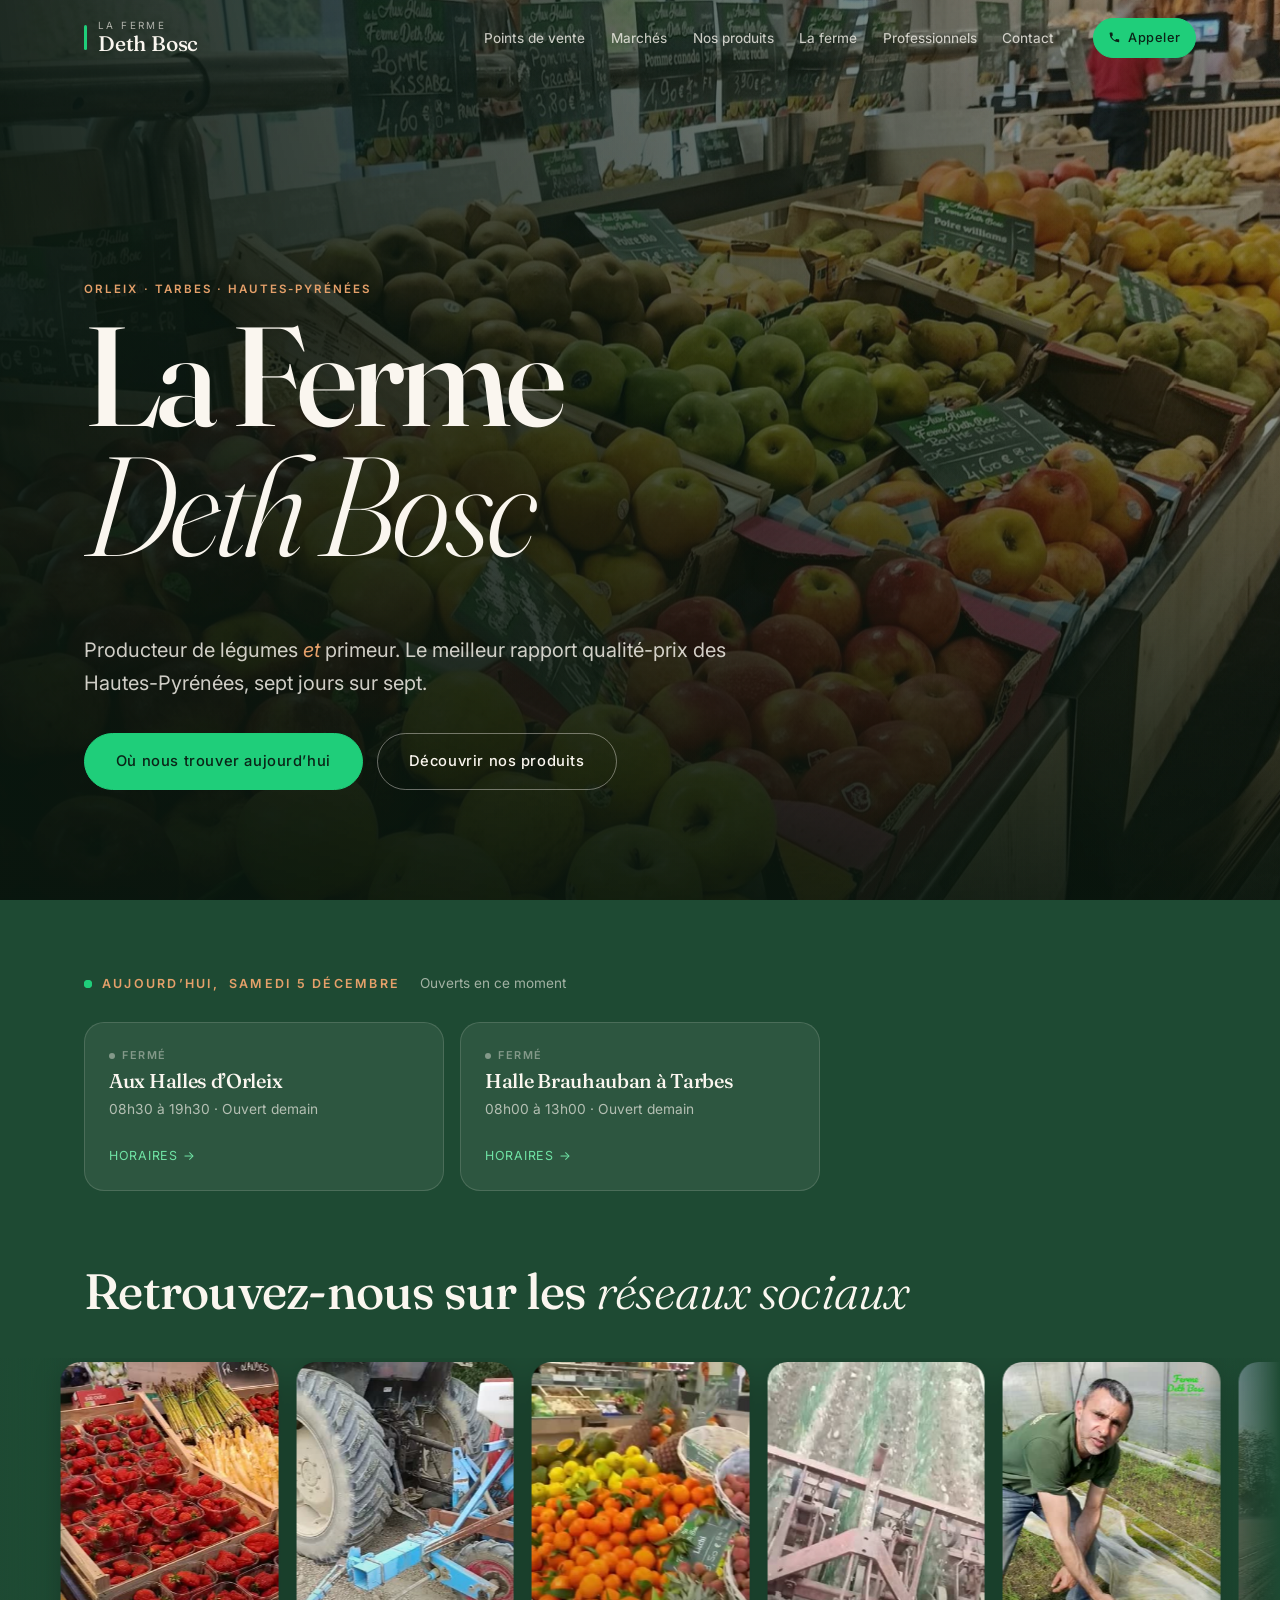
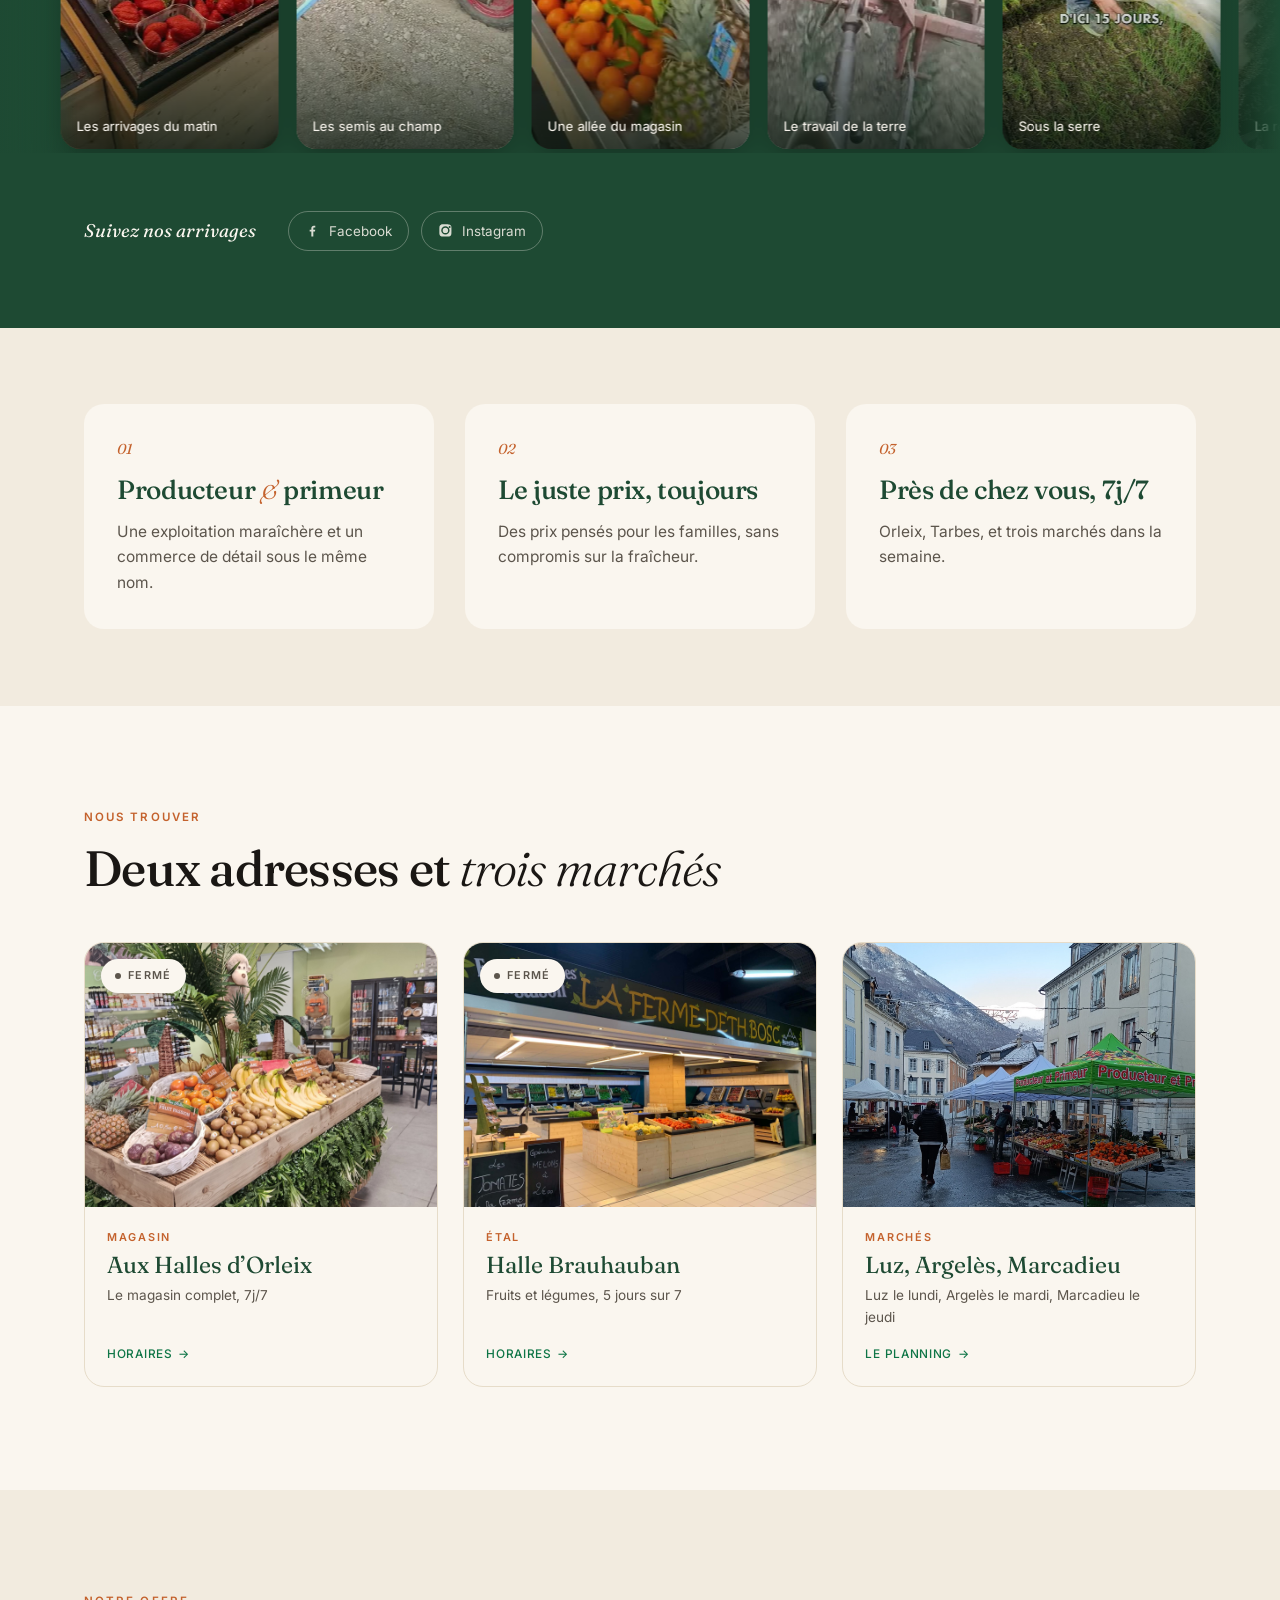
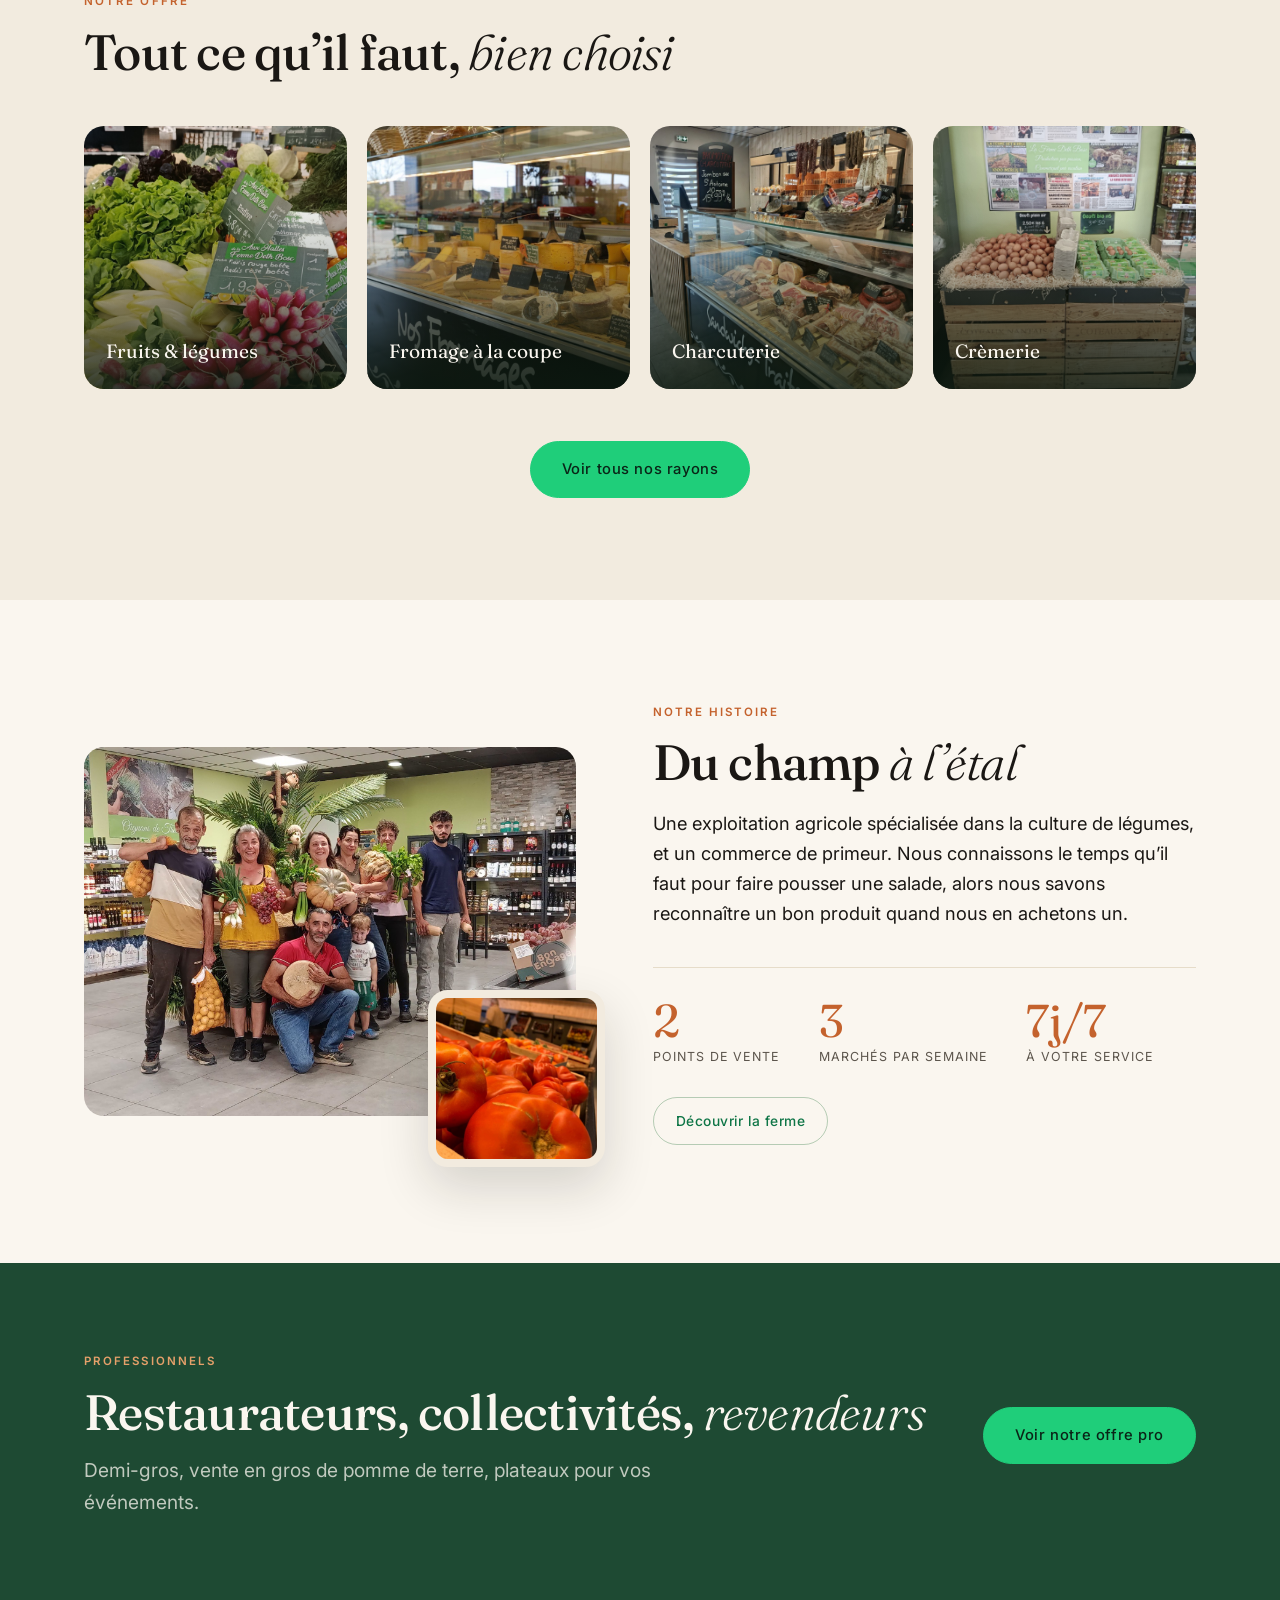
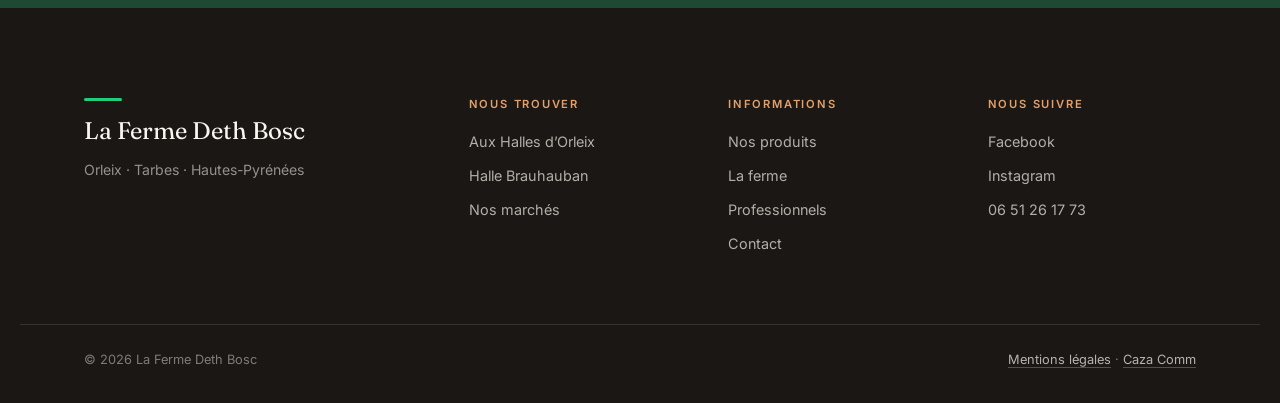
==== index.html @ c0a7f17f "V1.8 : le bandeau vidéo remonte juste sous le bandeau du jour Demande client : les vidéos étaient to" ====
<!doctype html>
<html lang="fr">
<head>
<meta charset="utf-8">
<meta name="viewport" content="width=device-width, initial-scale=1">
<title>La Ferme Deth Bosc, primeur et producteur de légumes à Orleix et Tarbes</title>
<meta name="description" content="Producteur de légumes et primeur dans les Hautes-Pyrénées. Magasin à Orleix, étal aux Halles Brauhauban à Tarbes, présents sur les marchés de Luz, Argelès-Gazost et Marcadieu.">
<link rel="canonical" href="https://cazacomm.github.io/ferme-deth-bosc/">
<meta name="theme-color" content="#1F3D2B">

<meta property="og:type" content="website">
<meta property="og:locale" content="fr_FR">
<meta property="og:site_name" content="La Ferme Deth Bosc">
<meta property="og:title" content="La Ferme Deth Bosc, primeur et producteur de légumes à Orleix et Tarbes">
<meta property="og:description" content="Producteur de légumes et primeur dans les Hautes-Pyrénées. Magasin à Orleix, étal aux Halles Brauhauban à Tarbes, présents sur les marchés de Luz, Argelès-Gazost et Marcadieu.">
<meta property="og:url" content="https://cazacomm.github.io/ferme-deth-bosc/">
<meta property="og:image" content="https://cazacomm.github.io/ferme-deth-bosc/assets/img/og-image.jpg">
<meta name="twitter:card" content="summary_large_image">

<link rel="icon" href="assets/img/favicon.svg" type="image/svg+xml">
<link rel="apple-touch-icon" href="assets/img/favicon.svg">

<link rel="preconnect" href="https://fonts.googleapis.com">
<link rel="preconnect" href="https://fonts.gstatic.com" crossorigin>
<link href="https://fonts.googleapis.com/css2?family=Fraunces:ital,opsz,wght@0,9..144,300..800;1,9..144,300..700&family=Inter:wght@300;400;500;600&display=swap" rel="stylesheet">
<link rel="stylesheet" href="assets/css/style.css">
</head>
<body>

<a class="skip-link" href="#contenu">Aller au contenu</a>

<!-- ===================================================================
     EN-TÊTE COMMUN : identique sur toutes les pages.
     Toute modification ici doit être répercutée sur chaque fichier .html
     =================================================================== -->
<header class="site-header" id="header">
  <div class="shell header-inner">
    <a class="brand" href="index.html" aria-label="La Ferme Deth Bosc, retour à l’accueil">
      <span class="brand__text">
        <span class="brand__line1">La Ferme</span>
        <span class="brand__line2">Deth Bosc</span>
      </span>
    </a>

    <nav class="nav" id="nav" aria-label="Navigation principale">
      <a href="points-de-vente.html">Points de vente</a>
      <a href="marches.html">Marchés</a>
      <a href="nos-produits.html">Nos produits</a>
      <a href="la-ferme.html">La ferme</a>
      <a href="professionnels.html">Professionnels</a>
      <a href="contact.html">Contact</a>
    </nav>

    <a class="btn btn--sm btn--solid header-cta" href="tel:+33651261773">
      <svg viewBox="0 0 24 24" aria-hidden="true" class="ico"><path d="M6.6 10.8a15.1 15.1 0 0 0 6.6 6.6l2.2-2.2a1 1 0 0 1 1-.25 11.4 11.4 0 0 0 3.6.58 1 1 0 0 1 1 1V20a1 1 0 0 1-1 1A17 17 0 0 1 3 4a1 1 0 0 1 1-1h3.5a1 1 0 0 1 1 1c0 1.25.2 2.46.57 3.6a1 1 0 0 1-.25 1z"/></svg>
      <span>Appeler</span>
    </a>

    <button class="burger" id="burger" aria-expanded="false" aria-controls="nav">
      <span class="burger__bars" aria-hidden="true"><span></span><span></span><span></span></span>
      <span class="burger__label">Menu</span>
    </button>
  </div>
</header>

<main id="contenu">

<section class="hero" id="top">

  <!-- ===== FOND DU HERO : diaporama photo / vidéo =====
       Chaque .hero__slide accepte une <img> OU une <video>.
       Pour passer une diapo en vidéo, remplacer l'<img> par :
       <video src="assets/video/ferme.mp4" poster="assets/img/hero/hero-1.jpg"
              muted loop playsinline preload="none"></video>
  -->
  <div class="hero__media" id="hero-media" aria-hidden="true">
    <figure class="hero__slide is-active">
      <img src="assets/img/hero/hero-1.jpg" alt="" width="2000" height="1125" fetchpriority="high">
    </figure>
    <figure class="hero__slide">
      <img src="assets/img/hero/hero-2.jpg" alt="" width="2000" height="1125" loading="lazy">
    </figure>
    <figure class="hero__slide">
      <img src="assets/img/hero/hero-3.jpg" alt="" width="2000" height="1125" loading="lazy">
    </figure>
    <figure class="hero__slide">
      <img src="assets/img/hero/hero-4.jpg" alt="" width="2000" height="1125" loading="lazy">
    </figure>
  </div>

  <div class="hero__veil" aria-hidden="true"></div>

  <div class="shell hero__inner">
    <p class="eyebrow reveal">Orleix · Tarbes · Hautes-Pyrénées</p>
    <h1 class="hero__title">
      <span class="line"><span>La Ferme</span></span>
      <span class="line"><span class="ital">Deth Bosc</span></span>
    </h1>
    <p class="hero__lead reveal">
      Producteur de légumes <em>et</em> primeur. Le meilleur rapport
      qualité-prix des Hautes-Pyrénées, sept jours sur sept.
    </p>
    <div class="hero__cta reveal">
      <a class="btn btn--solid btn--lg" href="#aujourdhui">Où nous trouver aujourd’hui</a>
      <a class="btn btn--ghost btn--lg" href="nos-produits.html">Découvrir nos produits</a>
    </div>
  </div>
</section>

<section class="today" id="aujourdhui" aria-labelledby="today-title">
  <div class="shell">
    <div class="today__head">
      <h2 id="today-title" class="today__title">
        <span class="pulse" aria-hidden="true"></span>
        Aujourd’hui, <span id="today-date"></span>
      </h2>
      <p class="today__sub">Ouverts en ce moment</p>
    </div>
    <div class="today__grid" id="today-grid"></div>
  </div>
</section>

<!-- ============ RÉSEAUX SOCIAUX ============ -->
<section class="section section--social" id="reseaux">
  <div class="shell">
    <header class="sec-head sec-head--light reveal">
      <h2 class="sec-title">Retrouvez-nous sur les <span class="ital">réseaux sociaux</span></h2>
    </header>
  </div>

  <!-- Le bandeau défile tout seul, lentement. On peut aussi le faire
       glisser au doigt ou à la molette : voir assets/js/reels.js -->
  <div class="reels" id="reels" role="region" aria-label="Nos vidéos sur les réseaux sociaux" tabindex="0">
    <div class="reels__track">
      <article class="reel">
        <video src="assets/video/reel-1.mp4" poster="assets/img/reels/reel-1.jpg"
               muted loop playsinline preload="none"
               width="540" height="960" disablepictureinpicture
               aria-label="Les arrivages du matin"></video>
        <span class="reel__cap">Les arrivages du matin</span>
      </article>
      <article class="reel">
        <video src="assets/video/reel-2.mp4" poster="assets/img/reels/reel-2.jpg"
               muted loop playsinline preload="none"
               width="540" height="960" disablepictureinpicture
               aria-label="Les semis au champ"></video>
        <span class="reel__cap">Les semis au champ</span>
      </article>
      <article class="reel">
        <video src="assets/video/reel-3.mp4" poster="assets/img/reels/reel-3.jpg"
               muted loop playsinline preload="none"
               width="540" height="960" disablepictureinpicture
               aria-label="Une allée du magasin"></video>
        <span class="reel__cap">Une allée du magasin</span>
      </article>
      <article class="reel">
        <video src="assets/video/reel-4.mp4" poster="assets/img/reels/reel-4.jpg"
               muted loop playsinline preload="none"
               width="540" height="960" disablepictureinpicture
               aria-label="Le travail de la terre"></video>
        <span class="reel__cap">Le travail de la terre</span>
      </article>
      <article class="reel">
        <video src="assets/video/reel-5.mp4" poster="assets/img/reels/reel-5.jpg"
               muted loop playsinline preload="none"
               width="540" height="960" disablepictureinpicture
               aria-label="Sous la serre"></video>
        <span class="reel__cap">Sous la serre</span>
      </article>
      <article class="reel">
        <video src="assets/video/reel-6.mp4" poster="assets/img/reels/reel-6.jpg"
               muted loop playsinline preload="none"
               width="540" height="960" disablepictureinpicture
               aria-label="La récolte"></video>
        <span class="reel__cap">La récolte</span>
      </article>
      <article class="reel">
        <video src="assets/video/reel-7.mp4" poster="assets/img/reels/reel-7.jpg"
               muted loop playsinline preload="none"
               width="540" height="960" disablepictureinpicture
               aria-label="Ce qu’en disent nos clients"></video>
        <span class="reel__cap">Ce qu’en disent nos clients</span>
      </article>
      <article class="reel">
        <video src="assets/video/reel-8.mp4" poster="assets/img/reels/reel-8.jpg"
               muted loop playsinline preload="none"
               width="540" height="960" disablepictureinpicture
               aria-label="Au comptoir"></video>
        <span class="reel__cap">Au comptoir</span>
      </article>
    </div>
  </div>

  <div class="shell socials socials--light reveal">
    <p class="socials__label">Suivez nos arrivages</p>
    <div class="socials__links">
      <a class="social" href="https://www.facebook.com/laFermeDethBosc/" target="_blank" rel="noopener">
        <svg viewBox="0 0 24 24" aria-hidden="true"><path d="M13.5 22v-8h2.7l.4-3.1h-3.1V8.9c0-.9.25-1.5 1.55-1.5h1.65V4.6A22 22 0 0 0 14.3 4.5c-2.4 0-4 1.45-4 4.1v2.3H7.6V14h2.7v8z"/></svg>
        <span>Facebook</span>
      </a>
      <a class="social" href="https://www.instagram.com/lafermedethbosc/" target="_blank" rel="noopener">
        <svg viewBox="0 0 24 24" aria-hidden="true"><path d="M12 2.2c3.2 0 3.58.01 4.85.07 1.17.05 1.8.25 2.23.41.56.22.96.48 1.38.9s.68.82.9 1.38c.16.42.36 1.06.41 2.23.06 1.27.07 1.65.07 4.85s-.01 3.58-.07 4.85c-.05 1.17-.25 1.8-.41 2.23-.22.56-.48.96-.9 1.38s-.82.68-1.38.9c-.42.16-1.06.36-2.23.41-1.27.06-1.65.07-4.85.07s-3.58-.01-4.85-.07c-1.17-.05-1.8-.25-2.23-.41-.56-.22-.96-.48-1.38-.9s-.68-.82-.9-1.38c-.16-.42-.36-1.06-.41-2.23C2.21 15.58 2.2 15.2 2.2 12s.01-3.58.07-4.85c.05-1.17.25-1.8.41-2.23.22-.56.48-.96.9-1.38s.82-.68 1.38-.9c.42-.16 1.06-.36 2.23-.41C8.42 2.21 8.8 2.2 12 2.2m0 3.05A6.75 6.75 0 1 0 18.75 12 6.75 6.75 0 0 0 12 5.25m0 11.13A4.38 4.38 0 1 1 16.38 12 4.38 4.38 0 0 1 12 16.38m6.97-11.4a1.58 1.58 0 1 0 1.58 1.57 1.58 1.58 0 0 0-1.58-1.57"/></svg>
        <span>Instagram</span>
      </a>
    </div>
  </div>
</section>

<section class="pillars" aria-label="Nos engagements">
  <div class="shell pillars__grid">
    <article class="pillar reveal">
      <span class="pillar__num">01</span>
      <h3>Producteur <span class="amp">&amp;</span> primeur</h3>
      <p>Une exploitation maraîchère et un commerce de détail sous le même nom.</p>
    </article>
    <article class="pillar reveal">
      <span class="pillar__num">02</span>
      <h3>Le juste prix, toujours</h3>
      <p>Des prix pensés pour les familles, sans compromis sur la fraîcheur.</p>
    </article>
    <article class="pillar reveal">
      <span class="pillar__num">03</span>
      <h3>Près de chez vous, 7j/7</h3>
      <p>Orleix, Tarbes, et trois marchés dans la semaine.</p>
    </article>
  </div>
</section>

<section class="section">
  <div class="shell">
    <header class="sec-head reveal">
      <p class="eyebrow">Nous trouver</p>
      <h2 class="sec-title">Deux adresses et <span class="ital">trois marchés</span></h2>
    </header>

    <div class="places">
      <a class="place reveal" href="points-de-vente.html#orleix">
        <span class="place__media">
          <img src="assets/img/points-de-vente/orleix-2.jpg" alt="L’intérieur du magasin d’Orleix après rénovation" loading="lazy" width="1600" height="1200">
          <span class="shop__badge" data-open-badge="orleix"></span>
        </span>
        <span class="place__body">
          <span class="place__kicker">Magasin</span>
          <span class="place__name">Aux Halles d’Orleix</span>
          <span class="place__meta">Le magasin complet, 7j/7</span>
          <span class="place__more">Horaires</span>
        </span>
      </a>

      <a class="place reveal" href="points-de-vente.html#brauhauban">
        <span class="place__media">
          <img src="assets/img/points-de-vente/brauhauban-1.jpg" alt="Notre étal sous la halle Brauhauban, avec l’enseigne La Ferme Deth Bosc" loading="lazy" width="1600" height="1200">
          <span class="shop__badge" data-open-badge="brauhauban"></span>
        </span>
        <span class="place__body">
          <span class="place__kicker">Étal</span>
          <span class="place__name">Halle Brauhauban</span>
          <span class="place__meta">Fruits et légumes, 5 jours sur 7</span>
          <span class="place__more">Horaires</span>
        </span>
      </a>

      <a class="place reveal" href="marches.html">
        <span class="place__media">
          <img src="assets/img/marches/marche-1.jpg" alt="Notre étal au marché de Luz-Saint-Sauveur, en hiver" loading="lazy" width="1200" height="900">
        </span>
        <span class="place__body">
          <span class="place__kicker">Marchés</span>
          <span class="place__name">Luz, Argelès, Marcadieu</span>
          <span class="place__meta">Luz le lundi, Argelès le mardi, Marcadieu le jeudi</span>
          <span class="place__more">Le planning</span>
        </span>
      </a>
    </div>
  </div>
</section>

<section class="section section--markets">
  <div class="shell">
    <header class="sec-head reveal">
      <p class="eyebrow">Notre offre</p>
      <h2 class="sec-title">Tout ce qu’il faut, <span class="ital">bien choisi</span></h2>
    </header>

    <div class="teasers">
      <a class="teaser reveal" href="nos-produits.html#fruits-legumes">
        <img src="assets/img/rayons/fruits-legumes.jpg" alt="" loading="lazy" width="2000" height="1400">
        <span>Fruits &amp; légumes</span>
      </a>
      <a class="teaser reveal" href="nos-produits.html#fromage">
        <img src="assets/img/rayons/fromage.jpg" alt="" loading="lazy" width="1360" height="1360">
        <span>Fromage à la coupe</span>
      </a>
      <a class="teaser reveal" href="nos-produits.html#charcuterie">
        <img src="assets/img/rayons/charcuterie.jpg" alt="" loading="lazy" width="1000" height="1000">
        <span>Charcuterie</span>
      </a>
      <a class="teaser reveal" href="nos-produits.html#cremerie">
        <img src="assets/img/rayons/cremerie.jpg" alt="" loading="lazy" width="900" height="900">
        <span>Crèmerie</span>
      </a>
    </div>

    <div class="sec-foot reveal">
      <a class="btn btn--solid btn--lg" href="nos-produits.html">Voir tous nos rayons</a>
    </div>
  </div>
</section>

<section class="section">
  <div class="shell ferme__grid">
    <div class="ferme__media reveal">
      <img src="assets/img/ferme/equipe.jpg" alt="L’équipe de la Ferme Deth Bosc dans le magasin d’Orleix" loading="lazy" width="1600" height="1200">
      <figure class="ferme__inset">
        <img src="assets/img/ferme/detail.jpg" alt="Courgettes tout juste récoltées" loading="lazy" width="900" height="900">
      </figure>
    </div>
    <div class="ferme__txt">
      <p class="eyebrow reveal">Notre histoire</p>
      <h2 class="sec-title reveal">Du champ <span class="ital">à l’étal</span></h2>
      <div class="prose reveal">
        <p>Une exploitation agricole spécialisée dans la culture de légumes, et un commerce de primeur. Nous connaissons le temps qu’il faut pour faire pousser une salade, alors nous savons reconnaître un bon produit quand nous en achetons un.</p>
      </div>
      <div class="stats reveal">
        <div class="stat"><span class="stat__n">2</span><span class="stat__l">points de vente</span></div>
        <div class="stat"><span class="stat__n">3</span><span class="stat__l">marchés par semaine</span></div>
        <div class="stat"><span class="stat__n">7j/7</span><span class="stat__l">à votre service</span></div>
      </div>
      <p class="reveal" style="margin-top:2em">
        <a class="btn btn--ghost" href="la-ferme.html">Découvrir la ferme</a>
      </p>
    </div>
  </div>
</section>

<section class="band">
  <div class="shell band__inner">
    <div class="reveal">
      <p class="eyebrow">Professionnels</p>
      <h2 class="sec-title">Restaurateurs, collectivités, <span class="ital">revendeurs</span></h2>
      <p class="sec-lead">Demi-gros, vente en gros de pomme de terre, plateaux pour vos événements.</p>
    </div>
    <div class="band__cta reveal">
      <a class="btn btn--solid btn--lg" href="professionnels.html">Voir notre offre pro</a>
    </div>
  </div>
</section>

</main>

<script type="application/ld+json">
{
  "@context": "https://schema.org",
  "@type": "GroceryStore",
  "name": "La Ferme Deth Bosc",
  "description": "Exploitation agricole spécialisée dans la culture de légumes et commerce de primeur. Vente au détail de fruits et légumes, fromage à la coupe, charcuterie, crèmerie, vin, pain et épicerie.",
  "address": {
    "@type": "PostalAddress",
    "streetAddress": "6 ter route de Rabastens",
    "postalCode": "65800",
    "addressLocality": "Orleix",
    "addressRegion": "Hautes-Pyrénées",
    "addressCountry": "FR"
  },
  "openingHoursSpecification": [
    { "@type": "OpeningHoursSpecification", "dayOfWeek": "Monday",    "opens": "15:00", "closes": "19:30" },
    { "@type": "OpeningHoursSpecification", "dayOfWeek": ["Tuesday","Wednesday","Thursday","Friday"], "opens": "08:30", "closes": "13:00" },
    { "@type": "OpeningHoursSpecification", "dayOfWeek": ["Tuesday","Wednesday","Thursday","Friday"], "opens": "15:00", "closes": "19:30" },
    { "@type": "OpeningHoursSpecification", "dayOfWeek": "Saturday",  "opens": "08:30", "closes": "19:30" },
    { "@type": "OpeningHoursSpecification", "dayOfWeek": "Sunday",    "opens": "09:00", "closes": "13:00" }
  ],
  "priceRange": "€",
  "areaServed": "Hautes-Pyrénées"
}
</script>

<!-- ===================================================================
     PIED DE PAGE COMMUN : identique sur toutes les pages.
     =================================================================== -->
<footer class="site-footer">
  <div class="shell footer__grid">
    <div class="footer__brand">
      <p class="footer__name">La Ferme Deth Bosc</p>
      <p class="footer__tag">Orleix · Tarbes · Hautes-Pyrénées</p>
    </div>
    <nav class="footer__col" aria-label="Nous trouver">
      <h3>Nous trouver</h3>
      <a href="points-de-vente.html">Aux Halles d’Orleix</a>
      <a href="points-de-vente.html#brauhauban">Halle Brauhauban</a>
      <a href="marches.html">Nos marchés</a>
    </nav>
    <nav class="footer__col" aria-label="Informations">
      <h3>Informations</h3>
      <a href="nos-produits.html">Nos produits</a>
      <a href="la-ferme.html">La ferme</a>
      <a href="professionnels.html">Professionnels</a>
      <a href="contact.html">Contact</a>
    </nav>
    <div class="footer__col">
      <h3>Nous suivre</h3>
      <a href="https://www.facebook.com/laFermeDethBosc/" target="_blank" rel="noopener">Facebook</a>
      <a href="https://www.instagram.com/lafermedethbosc/" target="_blank" rel="noopener">Instagram</a>
      <a href="tel:+33651261773">06 51 26 17 73</a>
    </div>
  </div>
  <div class="shell footer__bottom">
    <p>© <span id="year">2026</span> La Ferme Deth Bosc</p>
    <p><a href="mentions-legales.html">Mentions légales</a> · <a href="https://cazacomm.fr" target="_blank" rel="noopener">Caza Comm</a></p>
  </div>
</footer>

<script src="assets/js/main.js" defer></script>
<script src="assets/js/hero-media.js" defer></script>
<script src="assets/js/reels.js" defer></script>
</body>
</html>
---- assets/css/style.css ----
/* =========================================================
   La Ferme Deth Bosc, V1
   Direction : Terroir premium
   ========================================================= */

:root{
  /* Couleurs */
  --cream:      #FAF6EF;
  --cream-2:    #F2EBDF;
  --sand:       #E6DCC9;
  /* Verts alignés sur l'enseigne du magasin (relevé : #08EE87) */
  --green:      #1E4A33;   /* fonds sombres */
  --green-2:    #2A6244;   /* survol sur fond sombre */
  --green-soft: #8FA98F;
  --green-vif:  #0E7546;   /* liens et boutons secondaires sur fond clair */
  --green-vif-2:#0A5D37;   /* survol */
  --green-flash:#1FCE7A;   /* boutons principaux, accents sur fond sombre */
  --green-flash-2:#16B96D; /* survol des boutons principaux */
  --green-clair:#6FE3A4;   /* liens sur fond sombre */
  --sur-flash:  #0A2417;   /* texte posé sur le vert flash */
  --terra:      #C4622D;
  --terra-2:    #A44E20;
  --ink:        #1A1714;
  --ink-soft:   #5C554C;
  --white:      #FFFFFF;

  /* Typo */
  --serif: "Fraunces", Georgia, "Times New Roman", serif;
  --sans:  "Inter", -apple-system, BlinkMacSystemFont, "Segoe UI", sans-serif;

  /* Mesures */
  --shell: 1240px;
  --gutter: clamp(20px, 5vw, 64px);
  --radius: 12px;
  --radius-lg: 20px;
  --radius-btn: 999px;

  /* Rythme */
  --sec-y: clamp(56px, 8vw, 118px);

  --ease: cubic-bezier(.22,.61,.36,1);
}

/* ---------- Reset ---------- */
*,*::before,*::after{ box-sizing:border-box; }
html{ -webkit-text-size-adjust:100%; }
html:not([data-lenis]) { scroll-behavior:smooth; }
body{
  margin:0;
  background:var(--cream);
  color:var(--ink);
  font-family:var(--sans);
  font-size:clamp(15px,1.05vw,17px);
  line-height:1.65;
  font-weight:400;
  -webkit-font-smoothing:antialiased;
  overflow-x:hidden;
}
img,svg,video,iframe{ display:block; max-width:100%; }
img{ height:auto; }
a{ color:inherit; }
button{ font:inherit; color:inherit; }
h1,h2,h3,h4{ margin:0; font-family:var(--serif); font-weight:500; line-height:1.14; letter-spacing:-.015em; }
p{ margin:0 0 1em; }
ul,ol{ margin:0; padding:0; list-style:none; }
table{ border-collapse:collapse; width:100%; }

.sr-only{
  position:absolute; width:1px; height:1px; padding:0; margin:-1px;
  overflow:hidden; clip:rect(0 0 0 0); white-space:nowrap; border:0;
}
.skip-link{
  position:absolute; left:-9999px; top:0; z-index:200;
  background:var(--green-vif); color:var(--cream); padding:12px 20px;
}
.skip-link:focus{ left:8px; top:8px; }
:focus-visible{ outline:2px solid var(--green-vif); outline-offset:3px; }

.shell{ width:100%; max-width:var(--shell); margin-inline:auto; padding-inline:var(--gutter); }
.ital{ font-style:italic; font-weight:300; }
.ico{ width:1em; height:1em; fill:currentColor; flex:none; }

/* ---------- Typo utilitaires ---------- */
.eyebrow{
  font-family:var(--sans);
  font-size:.72rem; font-weight:600; letter-spacing:.18em; text-transform:uppercase;
  color:var(--terra); margin:0 0 1.1em;
}
.sec-title{
  font-size:clamp(1.9rem,4.2vw,3.1rem);
  margin:0 0 .35em;
}
.sec-lead{
  font-size:clamp(1.02rem,1.5vw,1.2rem);
  color:var(--ink-soft); max-width:56ch; margin:0;
}
.sec-head{ max-width:700px; margin-bottom:clamp(28px,3.6vw,52px); }
.sec-head--light{ color:var(--cream); }
.sec-head--light .sec-lead{ color:rgba(250,246,239,.72); }
.sec-head--light .eyebrow{ color:#E5A06A; }

.prose p{ color:var(--ink-soft); font-size:1.02rem; }
.prose p:first-child{ color:var(--ink); font-size:1.14rem; }

/* ---------- Boutons ---------- */
.btn{
  --bg:var(--green-flash); --fg:var(--sur-flash); --bd:var(--green-flash);
  display:inline-flex; align-items:center; justify-content:center; gap:.6em;
  padding:.85em 1.6em;
  font-size:.86rem; font-weight:500; letter-spacing:.04em;
  text-decoration:none; border:1px solid var(--bd); border-radius:var(--radius-btn);
  background:var(--bg); color:var(--fg);
  cursor:pointer; position:relative; overflow:hidden;
  transition:transform .35s var(--ease), background .3s, color .3s, border-color .3s;
}
.btn > *{ position:relative; z-index:1; }
.btn{ font-weight:500; }
.btn:hover{ background:var(--green-flash-2); border-color:var(--green-flash-2); color:var(--sur-flash); }
.btn:active{ transform:translateY(1px); }
.btn--ghost{ background:transparent; color:var(--green-vif); border-color:rgba(47,122,64,.34); }
.btn--ghost:hover{ background:var(--green-vif); border-color:var(--green-vif); color:var(--cream); }
.btn--ghost{ font-weight:500; }
.btn--lg{ padding:1.05em 2.1em; font-size:.92rem; }
.btn--sm{ padding:.65em 1.1em; font-size:.8rem; }
.btn--full{ width:100%; }

/* =========================================================
   HEADER
   ========================================================= */
.site-header{
  position:fixed; inset:0 0 auto 0; z-index:100;
  padding:18px 0;
  transition:background .4s var(--ease), padding .4s var(--ease), box-shadow .4s;
}
body.page .site-header{ background:rgba(250,246,239,.9); backdrop-filter:blur(14px); -webkit-backdrop-filter:blur(14px); }
body.page .site-header.is-hero-light{ background:transparent; backdrop-filter:none; -webkit-backdrop-filter:none; }
.site-header.is-stuck{
  background:rgba(250,246,239,.88);
  backdrop-filter:blur(14px); -webkit-backdrop-filter:blur(14px);
  padding:10px 0;
  box-shadow:0 1px 0 rgba(31,61,43,.1);
}
.header-inner{ display:flex; align-items:center; gap:clamp(16px,3vw,40px); }

.brand{ display:flex; align-items:center; gap:12px; text-decoration:none; margin-right:auto; }
.brand__text{ position:relative; padding-left:14px; }
.brand__text::before{
  content:""; position:absolute; left:0; top:12%; bottom:12%; width:3px;
  background:var(--green-flash); border-radius:2px;
  transition:transform .4s var(--ease);
  transform-origin:center;
}
.brand:hover .brand__text::before{ transform:scaleY(1.18); }
.brand__mark{ width:44px; height:44px; transition:transform .5s var(--ease); }
.brand:hover .brand__mark{ transform:rotate(-8deg) scale(1.06); }
.brand__text{ display:flex; flex-direction:column; line-height:1; }
.brand__line1{ font-family:var(--sans); font-size:.62rem; letter-spacing:.24em; text-transform:uppercase; color:var(--ink-soft); }
.brand__line2{ font-family:var(--serif); font-size:1.32rem; font-weight:500; color:var(--green); letter-spacing:-.01em; margin-top:2px; }
.is-hero-light .brand__line1{ color:rgba(250,246,239,.65); }
.is-hero-light .brand__line2{ color:var(--cream); }
.is-hero-light .nav a{ color:rgba(250,246,239,.78); }
.is-hero-light .nav a:hover,
.is-hero-light .nav a.is-active{ color:var(--cream); }
.is-hero-light .nav a::after{ background:var(--green-clair); }
.is-hero-light .burger__bars span{ background:var(--cream); }
.is-hero-light .header-cta{ background:var(--green-flash); color:var(--sur-flash); border-color:var(--green-flash); }
.is-hero-light .header-cta:hover{ background:var(--green-flash-2); border-color:var(--green-flash-2); }

.nav{ display:flex; gap:clamp(14px,2vw,30px); }
.nav a{
  position:relative; text-decoration:none; font-size:.85rem; font-weight:450;
  color:var(--ink-soft); padding:6px 0; transition:color .3s;
}
.nav a::after{
  content:""; position:absolute; left:0; bottom:0; height:1px; width:100%;
  background:var(--green-vif); transform:scaleX(0); transform-origin:right;
  transition:transform .4s var(--ease);
}
.nav a:hover{ color:var(--green-vif); }
.nav a:hover::after{ transform:scaleX(1); transform-origin:left; }
.nav a.is-active{ color:var(--green-vif); }
.nav a.is-active::after{ transform:scaleX(1); }

.burger{
  display:none; align-items:center; gap:9px;
  background:none; border:0; padding:8px 4px; cursor:pointer;
  position:relative; z-index:3;            /* toujours au-dessus du panneau */
}
.burger__bars{ display:block; width:24px; }
.burger__bars span{
  display:block; height:1.5px; background:var(--green); margin:5px 0;
  transition:transform .35s var(--ease), opacity .25s, background .25s;
}
.burger__label{
  font-size:.72rem; font-weight:600; letter-spacing:.14em; text-transform:uppercase;
  color:var(--green); transition:color .25s;
}
.burger[aria-expanded="true"] .burger__bars span:nth-child(1){ transform:translateY(6.5px) rotate(45deg); }
.burger[aria-expanded="true"] .burger__bars span:nth-child(2){ opacity:0; }
.burger[aria-expanded="true"] .burger__bars span:nth-child(3){ transform:translateY(-6.5px) rotate(-45deg); }
/* menu ouvert : le bouton passe en clair sur le panneau vert */
body.nav-open .burger__bars span{ background:var(--cream); }
body.nav-open .burger__label{ color:var(--cream); }
.is-hero-light .burger__label{ color:var(--cream); }

@media (max-width:980px){
  .header-cta span{ display:none; }
  .header-cta{ padding:.7em; position:relative; z-index:3; }
  body.nav-open .header-cta{ opacity:0; pointer-events:none; }
  body.nav-open .site-header{ background:transparent; box-shadow:none; backdrop-filter:none; -webkit-backdrop-filter:none; }
  body.nav-open .brand__line1{ color:rgba(250,246,239,.6); }
  body.nav-open .brand__line2{ color:var(--cream); }
  .brand{ position:relative; z-index:3; }
  .burger{ display:inline-flex; }
  .nav{
    position:fixed; inset:0; z-index:2; background:var(--green);
    flex-direction:column; justify-content:center; align-items:flex-start; gap:4px;
    padding:110px var(--gutter) 60px;
    clip-path:circle(0% at calc(100% - 40px) 40px);
    transition:clip-path .7s var(--ease);
  }
  .nav.is-open{ clip-path:circle(150% at calc(100% - 40px) 40px); }
  .nav a{
    font-family:var(--serif); font-size:clamp(1.7rem,6.6vw,2.4rem); color:var(--cream);
    width:100%; padding:14px 0; border-bottom:1px solid rgba(250,246,239,.14);
    opacity:0; transform:translateY(18px);
    transition:opacity .5s var(--ease), transform .5s var(--ease), color .3s;
  }
  .nav.is-open a{ opacity:1; transform:none; }
  .nav.is-open a:nth-child(1){ transition-delay:.18s }
  .nav.is-open a:nth-child(2){ transition-delay:.24s }
  .nav.is-open a:nth-child(3){ transition-delay:.30s }
  .nav.is-open a:nth-child(4){ transition-delay:.36s }
  .nav.is-open a:nth-child(5){ transition-delay:.42s }
  .nav.is-open a:nth-child(6){ transition-delay:.48s }
  .nav a::after{ background:var(--cream); }
  body.nav-open{ overflow:hidden; }
}

/* =========================================================
   HERO
   ========================================================= */
.hero{
  position:relative; min-height:100svh; display:flex; align-items:flex-end;
  padding:140px 0 clamp(60px,9vw,110px);
  background:linear-gradient(170deg, #17301F 0%, #1F3D2B 45%, #2A4B35 100%);
  color:var(--cream); overflow:hidden; isolation:isolate;
}
/* Diaporama de fond : photos et vidéos qui s'enchaînent en fondu */
.hero__media{
  position:absolute; inset:0; z-index:-2; overflow:hidden;
  background:var(--green);
  opacity:0; transition:opacity 1.2s ease;
}
.hero__media.is-ready{ opacity:1; }
.hero__slide{
  position:absolute; inset:0; margin:0;
  opacity:0; transition:opacity 1.6s var(--ease);
}
.hero__slide.is-active{ opacity:1; }
.hero__slide img,
.hero__slide video{
  width:100%; height:100%; object-fit:cover;
  transform:scale(1.05);
}
.hero__slide.is-active img,
.hero__slide.is-active video{
  animation:kenburns 9.5s linear forwards;
}
@keyframes kenburns{
  from{ transform:scale(1.04) translate3d(0,0,0); }
  to  { transform:scale(1.15) translate3d(-1.4%,-1.2%,0); }
}

/* Voile de lisibilité par-dessus les visuels */
.hero__veil{
  position:absolute; inset:0; z-index:-1;
  background:
    linear-gradient(to right, rgba(9,22,14,.90) 0%, rgba(9,22,14,.60) 48%, rgba(9,22,14,.20) 100%),
    linear-gradient(to top, rgba(9,22,14,.86) 0%, rgba(9,22,14,.34) 52%, rgba(9,22,14,.12) 100%);
}
.hero__inner{ position:relative; }
.hero .eyebrow{ color:#E5A06A; }
.hero__title{
  font-size:clamp(3.2rem,11vw,9rem);
  line-height:.92; letter-spacing:-.035em; margin:0 0 .45em;
}
.hero__title .line{ display:block; overflow:hidden; }
.hero__title .line > span{
  display:block; transform:translateY(110%);
  animation:riseIn 1.1s var(--ease) forwards;
}
.hero__title .line:nth-child(1) > span{ animation-delay:.25s; }
.hero__title .line:nth-child(2) > span{ animation-delay:.38s; }
@keyframes riseIn{ to{ transform:none; } }

.hero__lead{
  max-width:52ch; font-size:clamp(1.02rem,1.6vw,1.25rem);
  color:rgba(250,246,239,.82);
}
.hero__lead em{ color:#E5A06A; font-style:italic; }
.hero__cta{ display:flex; flex-wrap:wrap; gap:14px; margin-top:2.2em; }
.hero__cta .btn--solid{ background:var(--green-flash); color:var(--sur-flash); border-color:var(--green-flash); }
.hero__cta .btn--solid:hover{ background:var(--green-flash-2); border-color:var(--green-flash-2); }
.hero__cta .btn--ghost{ color:var(--cream); border-color:rgba(250,246,239,.4); }
.hero__cta .btn--ghost:hover{ background:rgba(250,246,239,.12); border-color:var(--cream); }

/* =========================================================
   AUJOURD'HUI
   ========================================================= */
.today{ background:var(--green); color:var(--cream); padding:clamp(44px,6vw,72px) 0; }
.today__head{ display:flex; flex-wrap:wrap; align-items:baseline; gap:6px 20px; margin-bottom:28px; }
.today__title{
  font-family:var(--sans); font-size:.78rem; font-weight:600;
  letter-spacing:.18em; text-transform:uppercase; color:#E5A06A;
  display:inline-flex; align-items:center; gap:10px;
}
.pulse{ width:8px; height:8px; border-radius:50%; background:var(--green-flash); position:relative; }
.pulse::after{
  content:""; position:absolute; inset:0; border-radius:50%; background:var(--green-flash);
  animation:pulse 2s ease-out infinite;
}
@keyframes pulse{ to{ transform:scale(3.4); opacity:0 } }
.today__sub{ font-size:.85rem; color:rgba(250,246,239,.6); margin:0; }

.today__grid{ display:grid; grid-template-columns:repeat(2,1fr); gap:clamp(10px,1.4vw,16px); }
.today__grid > :last-child:nth-child(odd){ grid-column:1 / -1; }
.tcard{
  background:rgba(250,246,239,.07); border:1px solid rgba(250,246,239,.14);
  border-radius:var(--radius-lg); padding:clamp(16px,2vw,24px);
  display:flex; flex-direction:column; gap:5px;
  transition:background .35s, border-color .35s;
}
.tcard:hover{ background:rgba(250,246,239,.12); border-color:rgba(250,246,239,.28); }
.tcard__status{ font-size:.68rem; font-weight:600; letter-spacing:.14em; text-transform:uppercase; display:inline-flex; align-items:center; gap:7px; }
.tcard__status::before{ content:""; width:6px; height:6px; border-radius:50%; background:currentColor; }
.tcard--open .tcard__status{ color:var(--green-clair); }
.tcard--soon .tcard__status{ color:#F0C868; }
.tcard--closed .tcard__status{ color:rgba(250,246,239,.42); }
.tcard__name{ font-family:var(--serif); font-size:1.25rem; }
.tcard__meta{ font-size:.86rem; color:rgba(250,246,239,.66); }
.tcard__link{ margin-top:6px; font-size:.78rem; letter-spacing:.06em; text-transform:uppercase; color:var(--green-clair); text-decoration:none; }
.tcard__link:hover{ text-decoration:underline; }
.today__none{ padding:20px 24px; background:rgba(250,246,239,.07); border-radius:var(--radius-lg); color:rgba(250,246,239,.6); grid-column:1/-1; }

/* =========================================================
   PILIERS
   ========================================================= */
.pillars{ padding:clamp(44px,6vw,86px) 0; background:var(--cream-2); }
.pillars__grid{ display:grid; grid-template-columns:repeat(2,1fr); gap:clamp(18px,2.4vw,32px); }
.pillar{
  background:var(--cream); border-radius:var(--radius-lg);
  padding:clamp(22px,2.6vw,36px);
  transition:transform .4s var(--ease), box-shadow .4s var(--ease);
}
.pillar:hover{ transform:translateY(-3px); box-shadow:0 14px 34px rgba(26,23,20,.08); }
.pillars__grid > :last-child:nth-child(odd){ grid-column:1 / -1; }
.pillar__num{
  font-family:var(--serif); font-size:.9rem; font-style:italic;
  color:var(--terra); display:block; margin-bottom:14px;
}
.pillar h3{ font-size:clamp(1.3rem,2.2vw,1.65rem); margin-bottom:.5em; color:var(--green); }
.pillar .amp{ font-style:italic; font-weight:300; color:var(--terra); }
.pillar p{ color:var(--ink-soft); font-size:.97rem; margin:0; }

/* =========================================================
   SECTIONS génériques
   ========================================================= */
.section{ padding:var(--sec-y) 0; position:relative; }
section[id], article[id]{ scroll-margin-top:92px; }
/* une section qui suit directement une bannière n'a pas besoin d'autant d'air */
.page-hero + .section,
.page-hero + .today + .section{ padding-top:clamp(52px,7vw,96px); }

/* ---------- Bannière des pages intérieures ---------- */
.page-hero{
  position:relative; isolation:isolate; overflow:hidden;
  display:flex; align-items:flex-end;
  min-height:clamp(300px,40svh,440px);
  padding:140px 0 clamp(34px,4.5vw,58px);
  background:var(--green); color:var(--cream);
}
.page-hero__media{ position:absolute; inset:0; z-index:-2; }
.page-hero__media img{ width:100%; height:100%; object-fit:cover; animation:slowZoom 18s ease-out forwards; }
@keyframes slowZoom{ from{ transform:scale(1.02) } to{ transform:scale(1.1) } }
.page-hero__veil{
  position:absolute; inset:0; z-index:-1;
  background:
    linear-gradient(to right, rgba(9,22,14,.90) 0%, rgba(9,22,14,.70) 52%, rgba(9,22,14,.36) 100%),
    linear-gradient(to top, rgba(9,22,14,.86) 0%, rgba(9,22,14,.44) 55%, rgba(9,22,14,.26) 100%);
}
.crumb{ font-size:.76rem; letter-spacing:.1em; text-transform:uppercase; color:rgba(250,246,239,.6); margin-bottom:1.4em; }
.crumb a{ color:rgba(250,246,239,.82); text-decoration:none; border-bottom:1px solid rgba(250,246,239,.3); }
.crumb a:hover{ color:var(--cream); border-color:var(--cream); }
.crumb span{ padding:0 .5em; }
.crumb span[aria-current]{ padding:0; color:var(--cream); }
.page-hero__title{ font-size:clamp(2.1rem,5vw,3.8rem); letter-spacing:-.025em; margin:0 0 .3em; max-width:18ch; }
.page-hero__lead{ max-width:54ch; font-size:clamp(1rem,1.5vw,1.18rem); color:rgba(250,246,239,.8); margin:0; }
@media (prefers-reduced-motion:reduce){ .page-hero__media img{ animation:none; } }

/* ---------- Cartes de renvoi (accueil) ---------- */
.places{ display:grid; grid-template-columns:repeat(2,1fr); gap:clamp(14px,2vw,26px); }
.places > :last-child:nth-child(odd){ grid-column:1 / -1; }
.places > :last-child:nth-child(odd) .place__media img{ aspect-ratio:21/9; }
.place{
  display:flex; flex-direction:column; text-decoration:none; color:inherit;
  border:1px solid var(--sand); border-radius:var(--radius-lg); overflow:hidden;
  background:var(--cream);
  transition:transform .45s var(--ease), box-shadow .45s var(--ease), border-color .3s;
}
.place:hover{ transform:translateY(-5px); box-shadow:0 18px 44px rgba(26,23,20,.12); border-color:var(--green-vif); }
.place__media{ position:relative; display:block; overflow:hidden; background:var(--sand); }
.place__media img{ width:100%; aspect-ratio:4/3; object-fit:cover; transition:transform 1s var(--ease); }
.place:hover .place__media img{ transform:scale(1.06); }
.place__body{ display:flex; flex-direction:column; gap:.35em; padding:clamp(14px,1.8vw,22px); flex:1; }
.place__kicker{ font-size:.68rem; font-weight:600; letter-spacing:.16em; text-transform:uppercase; color:var(--terra); }
.place__name{ font-family:var(--serif); font-size:clamp(1.15rem,1.9vw,1.45rem); color:var(--green); line-height:1.15; }
.place__meta{ font-size:.85rem; color:var(--ink-soft); }
.place__more{
  margin-top:auto; padding-top:.9em; font-size:.74rem; font-weight:500;
  letter-spacing:.06em; text-transform:uppercase; color:var(--green-vif);
}
.place__more::after{ content:"\2192"; display:inline-block; margin-left:.45em; transition:transform .3s var(--ease); }
.place:hover .place__more::after{ transform:translateX(5px); }

/* ---------- Vignettes de renvoi ---------- */
.teasers{ display:grid; grid-template-columns:repeat(4,1fr); gap:clamp(12px,1.6vw,20px); }
.teaser{
  position:relative; display:block; overflow:hidden; border-radius:var(--radius-lg);
  text-decoration:none; background:var(--green); isolation:isolate;
}
.teaser img{ width:100%; aspect-ratio:1/1; object-fit:cover; transition:transform 1s var(--ease); }
.teaser::after{
  content:""; position:absolute; inset:0;
  background:linear-gradient(to top, rgba(12,26,17,.82) 0%, rgba(12,26,17,.18) 55%, transparent 78%);
}
.teaser:hover img{ transform:scale(1.07); }
.teaser span{
  position:absolute; left:0; right:0; bottom:0; z-index:2;
  padding:clamp(14px,1.8vw,22px);
  font-family:var(--serif); font-size:clamp(1rem,1.5vw,1.25rem); color:var(--cream);
}
@media (max-width:700px){ .teasers{ grid-template-columns:repeat(2,1fr); } }

.sec-foot{ margin-top:clamp(32px,4vw,52px); text-align:center; }

/* ---------- Bande d'appel à l'action ---------- */
.band{ background:var(--green); color:var(--cream); padding:clamp(52px,7vw,96px) 0; }
.band--soft{ background:var(--cream-2); color:var(--ink); }
.band__inner{ display:flex; flex-wrap:wrap; align-items:center; justify-content:space-between; gap:28px 48px; }
.band__inner > div:first-child{ flex:1 1 440px; }
.band .sec-title{ margin-bottom:.3em; }
.band .sec-lead{ color:rgba(250,246,239,.74); }
.band--soft .sec-lead{ color:var(--ink-soft); }
.band .eyebrow{ color:#E5A06A; }
.band--soft .eyebrow{ color:var(--terra); }
.band .sec-title{ color:inherit; }
.band .btn--solid,
.band--soft .btn--solid{ background:var(--green-flash); color:var(--sur-flash); border-color:var(--green-flash); }
.band .btn--solid:hover,
.band--soft .btn--solid:hover{ background:var(--green-flash-2); border-color:var(--green-flash-2); }

/* ---------- Encart d'information ---------- */
.notice{
  margin-top:clamp(32px,4vw,56px);
  background:var(--cream-2); border-left:4px solid var(--green-flash);
  padding:clamp(20px,2.6vw,32px); border-radius:var(--radius-lg);
}
.notice--wide{ margin-top:0; }
.notice h2,.notice h3{ font-size:clamp(1.2rem,2vw,1.6rem); color:var(--green); margin-bottom:.5em; }
.notice p{ color:var(--ink-soft); max-width:70ch; }
.notice p:last-child{ margin-bottom:0; }
.notice a{ color:var(--green-vif); }

/* ---------- Mentions légales ---------- */
.legal__body{ max-width:800px; }
.legal__body h2{ font-size:clamp(1.3rem,2.4vw,1.8rem); color:var(--green); margin:2.2em 0 .6em; }
.legal__body h2:first-of-type{ margin-top:1.4em; }
.legal__body p,.legal__body li{ color:var(--ink-soft); }
.legal__body ul{ list-style:disc; padding-left:1.2em; margin-bottom:1em; }
.legal__body .todo{
  background:rgba(196,98,45,.08); border-left:3px solid var(--terra);
  padding:14px 18px; font-size:.9rem;
}
section[id], article[id]{ scroll-margin-top:92px; }

/* ---------- Points de vente ---------- */
.shops{ display:flex; flex-direction:column; gap:clamp(56px,9vw,120px); }
.shop{ display:grid; grid-template-columns:1.05fr .95fr; gap:clamp(28px,5vw,72px); align-items:center; }
.shop--alt{ direction:rtl; }
.shop--alt > *{ direction:ltr; }

.shop__media{ position:relative; overflow:hidden; border-radius:var(--radius-lg); background:var(--sand); }
.shop__media img{ width:100%; aspect-ratio:4/3; object-fit:cover; transform:scale(1.02); transition:transform 1.1s var(--ease); }
.shop:hover .shop__media img{ transform:scale(1.06); }
.shop__badge{
  position:absolute; top:16px; left:16px;
  background:var(--cream); color:var(--green);
  font-size:.68rem; font-weight:600; letter-spacing:.12em; text-transform:uppercase;
  padding:8px 14px; border-radius:100px;
  display:inline-flex; align-items:center; gap:7px;
  box-shadow:0 4px 18px rgba(26,23,20,.14);
}
.shop__badge::before{ content:""; width:6px; height:6px; border-radius:50%; background:currentColor; }
.shop__badge.is-open{ color:var(--green-vif); }
.shop__badge.is-open::before{ background:var(--green-flash); }
.shop__badge.is-closed{ color:var(--ink-soft); }

.shop__kicker{ font-size:.7rem; font-weight:600; letter-spacing:.18em; text-transform:uppercase; color:var(--terra); margin:0 0 .9em; }
.shop__name{ font-size:clamp(1.8rem,3.6vw,2.9rem); color:var(--green); margin-bottom:.5em; }
.shop__addr{ display:flex; gap:10px; font-size:.97rem; color:var(--ink-soft); line-height:1.5; }
.shop__addr .ico{ width:1.1em; height:1.1em; margin-top:.25em; color:var(--terra); }

.shop__tags{ display:flex; flex-wrap:wrap; gap:7px; margin:1.6em 0; }
.shop__tags li{
  font-size:.76rem; letter-spacing:.02em; padding:.42em .9em;
  border:1px solid var(--sand); border-radius:100px; color:var(--ink-soft);
  background:var(--cream-2); transition:border-color .3s, color .3s;
}
.shop__tags li:hover{ border-color:var(--green-vif); color:var(--green-vif); }

.hours{ margin:0 0 1.8em; font-size:.92rem; }
.hours tr{ border-top:1px solid var(--sand); }
.hours tr:last-child{ border-bottom:1px solid var(--sand); }
.hours tr.is-today{ background:rgba(47,122,64,.08); }
.hours tr.is-today th{ color:var(--green-vif); font-weight:600; }
.hours th{ text-align:left; font-weight:450; padding:.62em 0; color:var(--ink-soft); width:38%; }
.hours td{ text-align:right; padding:.62em 0; color:var(--ink); font-variant-numeric:tabular-nums; }
.hours td.is-closed{ color:var(--green-soft); }
.hours .sep{ color:var(--sand); padding:0 .35em; }
@media (max-width:560px){
  .hours .slot{ display:block; }
  .hours .sep{ display:none; }
  .hours th{ width:32%; }
}

.shop__actions{ display:flex; flex-wrap:wrap; gap:12px; }

@media (max-width:860px){
  .shop, .shop--alt{ grid-template-columns:1fr; direction:ltr; }
}

/* ---------- Marchés ---------- */
.section--markets{ background:var(--cream-2); }
.markets{
  display:grid; grid-template-columns:repeat(2,1fr);
  gap:clamp(12px,1.8vw,22px);
  margin-bottom:clamp(32px,4vw,56px);
}
.markets > :last-child:nth-child(odd){ grid-column:1 / -1; }
.market{
  background:var(--cream); border:1px solid var(--sand);
  border-radius:var(--radius-lg); padding:clamp(18px,2.4vw,30px);
  display:flex; flex-direction:column; gap:6px;
  transition:transform .4s var(--ease), box-shadow .4s var(--ease), border-color .3s;
  position:relative;
}
.market:hover{ transform:translateY(-3px); box-shadow:0 14px 34px rgba(26,23,20,.09); border-color:var(--green-flash); }
.market--today{ background:var(--green); border-color:var(--green); color:var(--cream); }
.market__day{ font-size:.7rem; font-weight:600; letter-spacing:.18em; text-transform:uppercase; color:var(--terra); }
.market--today .market__day{ color:#E5A06A; }
.market__place{ font-family:var(--serif); font-size:clamp(1.35rem,2.4vw,1.75rem); line-height:1.1; color:var(--green); }
.market--today .market__place{ color:var(--cream); }
.market__town{
  display:block; margin-top:.25em;
  font-family:var(--sans); font-size:.78rem; font-weight:500;
  letter-spacing:.12em; text-transform:uppercase; color:var(--ink-soft);
}
.market--today .market__town{ color:rgba(250,246,239,.62); }
.market__hour{ font-size:.88rem; color:var(--ink-soft); font-variant-numeric:tabular-nums; }
.market--today .market__hour{ color:rgba(250,246,239,.7); }
.market__flag{
  margin-top:auto; padding-top:14px;
  font-size:.68rem; letter-spacing:.14em; text-transform:uppercase; color:var(--green-clair);
}
.markets__band{ margin:0; overflow:hidden; border-radius:var(--radius-lg); background:var(--sand); }
.markets__band img{ width:100%; aspect-ratio:8/3; object-fit:cover; }

/* ---------- Rayons ---------- */
.rayons{ display:grid; grid-template-columns:repeat(6,1fr); gap:clamp(12px,1.6vw,22px); }
.rayon{
  position:relative; overflow:hidden; border-radius:var(--radius-lg);
  grid-column:span 2; background:var(--green); isolation:isolate;
}
.rayon--wide{ grid-column:span 6; }
.rayon img{ width:100%; height:100%; object-fit:cover; aspect-ratio:1/1; transition:transform 1s var(--ease), filter .6s; }
.rayon--wide img{ aspect-ratio:10/6; }
.rayon::after{
  content:""; position:absolute; inset:0;
  background:linear-gradient(to top, rgba(12,26,17,.82) 0%, rgba(12,26,17,.24) 48%, transparent 72%);
  transition:opacity .5s;
}
.rayon:hover img{ transform:scale(1.07); }
.rayon__txt{ position:absolute; left:0; right:0; bottom:0; z-index:2; padding:clamp(18px,2.4vw,32px); color:var(--cream); }
.rayon__txt h2,
.rayon__txt h3{ font-size:clamp(1.15rem,2vw,1.7rem); line-height:1.2; margin-bottom:.25em; }
.rayon--wide .rayon__txt h2,
.rayon--wide .rayon__txt h3{ font-size:clamp(1.5rem,3vw,2.3rem); }
.rayon__txt p{
  margin:0; font-size:.88rem; color:rgba(250,246,239,.78); max-width:44ch;
  max-height:0; overflow:hidden;
  opacity:0; transform:translateY(10px);
  transition:max-height .5s var(--ease), margin .5s var(--ease),
             opacity .45s var(--ease), transform .45s var(--ease);
}
.rayon:hover .rayon__txt p,
.rayon:focus-within .rayon__txt p{ max-height:9em; margin-top:.45em; opacity:1; transform:none; }
@media (hover:none){
  .rayon__txt p{ max-height:9em; margin-top:.45em; opacity:1; transform:none; }
}
@media (max-width:1000px){
  .rayons{ grid-template-columns:repeat(2,1fr); }
  .rayon{ grid-column:span 1; }
  .rayon--wide{ grid-column:span 2; }
  .rayon--wide img{ aspect-ratio:16/10; }
}

/* ---------- La ferme ---------- */
.section--ferme{ background:var(--cream-2); overflow:hidden; }
.ferme__grid{ display:grid; grid-template-columns:.95fr 1.05fr; gap:clamp(36px,6vw,90px); align-items:center; }
.ferme__media{ position:relative; }
.ferme__media > img{
  width:100%; aspect-ratio:4/3; object-fit:cover;
  border-radius:var(--radius-lg); background:var(--sand);
}
.ferme__inset{
  position:absolute; right:-6%; bottom:-14%; width:36%; margin:0;
  border-radius:var(--radius-lg); overflow:hidden;
  border:8px solid var(--cream-2); background:var(--sand);
  box-shadow:0 20px 50px rgba(26,23,20,.16);
}
.ferme__inset img{ width:100%; aspect-ratio:1/1; object-fit:cover; }

.stats{ display:flex; flex-wrap:wrap; gap:18px clamp(20px,3vw,44px); margin-top:2.6em; padding-top:2em; border-top:1px solid var(--sand); }
.stat{ display:flex; flex-direction:column; gap:2px; }
.stat__n{ font-family:var(--serif); font-size:clamp(2rem,3.6vw,2.9rem); color:var(--terra); line-height:1; }
.stat__l{ font-size:.78rem; letter-spacing:.08em; text-transform:uppercase; color:var(--ink-soft); }
@media (max-width:860px){ .ferme__grid{ grid-template-columns:1fr; } .ferme__inset{ right:0; width:38%; } }

/* ---------- Professionnels ---------- */
.section--pros{ background:var(--green); color:var(--cream); }
.pros__grid{ display:grid; grid-template-columns:repeat(2,1fr); gap:clamp(12px,1.8vw,22px); }
.pros__grid > :last-child:nth-child(odd){ grid-column:1 / -1; }
.pro-card{
  background:rgba(250,246,239,.07); border:1px solid rgba(250,246,239,.15);
  border-radius:var(--radius-lg);
  display:flex; flex-direction:column; gap:.4em;
  transition:background .4s var(--ease), border-color .3s;
}
.pro-card:hover{ background:rgba(250,246,239,.12); border-color:rgba(250,246,239,.3); }
.pro-card--feature{ background:rgba(31,206,122,.12); border-color:rgba(31,206,122,.3); }
.pro-card h3{ font-size:clamp(1.25rem,2.1vw,1.6rem); margin-bottom:.35em; }
.pro-card p{ font-size:.94rem; color:rgba(250,246,239,.72); margin:0; }
.tag{
  align-self:flex-start; font-size:.62rem; font-weight:600; letter-spacing:.16em; text-transform:uppercase;
  color:#E5A06A; border:1px solid rgba(229,160,106,.42); padding:.4em .8em; border-radius:100px;
  margin-bottom:1em;
}
.pros__cta{ margin-top:clamp(40px,5vw,64px); display:flex; flex-wrap:wrap; align-items:center; gap:20px 32px; }
.pros__cta p{ margin:0; font-family:var(--serif); font-size:clamp(1.2rem,2.4vw,1.8rem); font-style:italic; font-weight:300; }
.section--pros .btn--solid{ background:var(--green-flash); color:var(--sur-flash); border-color:var(--green-flash); }
.section--pros .btn--solid:hover{ background:var(--green-flash-2); border-color:var(--green-flash-2); }

/* ---------- Galerie ---------- */
.gallery{ display:grid; grid-template-columns:repeat(4,1fr); gap:clamp(12px,1.6vw,20px); }
.gal{ margin:0; overflow:hidden; border-radius:var(--radius-lg); background:var(--sand); position:relative; }
.gal img,.gal video{ width:100%; height:100%; object-fit:cover; aspect-ratio:4/5; transition:transform 1s var(--ease); }
.gal:hover img{ transform:scale(1.06); }
.gal--video{ grid-column:span 4; }
.gal--video img,.gal--video video{ aspect-ratio:16/9; }
.gal__play{
  position:absolute; left:50%; top:50%; translate:-50% -50%;
  width:clamp(58px,7vw,84px); aspect-ratio:1; border-radius:50%;
  background:rgba(250,246,239,.92); display:grid; place-items:center;
  transition:transform .4s var(--ease), background .3s;
}
.gal__play::after{
  content:""; border-left:14px solid var(--green);
  border-top:9px solid transparent; border-bottom:9px solid transparent;
  margin-left:4px;
}
.gal--video:hover .gal__play{ transform:translate(-50%,-50%) scale(1.12); background:var(--cream); }
@media (max-width:700px){ .gallery{ grid-template-columns:repeat(2,1fr); } .gal--video{ grid-column:span 2; } }

.socials{ margin-top:clamp(40px,5vw,64px); display:flex; flex-wrap:wrap; align-items:center; gap:16px 32px; }
.socials__label{ margin:0; font-family:var(--serif); font-style:italic; font-size:1.15rem; color:var(--green); }
.socials__links{ display:flex; gap:12px; }
.social{
  display:inline-flex; align-items:center; gap:9px; text-decoration:none;
  border:1px solid var(--sand); border-radius:100px; padding:.6em 1.2em;
  font-size:.84rem; color:var(--ink-soft);
  transition:background .3s, color .3s, border-color .3s, transform .3s var(--ease);
}
.social svg{ width:1.1em; height:1.1em; fill:currentColor; }
.social:hover{ background:var(--green-vif); border-color:var(--green-vif); color:var(--cream); transform:translateY(-2px); }

/* ---------- Contact ---------- */
.section--contact{ padding-bottom:0; }
.contact__grid{ display:grid; grid-template-columns:1fr 1fr; gap:clamp(36px,6vw,90px); align-items:start; margin-bottom:var(--sec-y); }
.contact__list{ margin-top:2.4em; display:flex; flex-direction:column; }
.contact__list li{ display:grid; grid-template-columns:130px 1fr; gap:16px; padding:1.1em 0; border-top:1px solid var(--sand); }
.contact__list li:last-child{ border-bottom:1px solid var(--sand); }
.contact__lab{ font-size:.72rem; font-weight:600; letter-spacing:.14em; text-transform:uppercase; color:var(--ink-soft); padding-top:.3em; }
.contact__list a{ text-decoration:none; font-size:1.08rem; color:var(--green); border-bottom:1px solid transparent; transition:border-color .3s, color .3s; }
.contact__list a:hover{ color:var(--green-vif); border-color:var(--green-vif); }

/* Carte d'appel : le site n'a pas de formulaire, on pousse au contact direct */
.callcard{
  background:var(--green); color:var(--cream);
  padding:clamp(28px,3.6vw,48px);
  border-radius:var(--radius-lg);
  position:relative; overflow:hidden;
}
.callcard::before{
  content:""; position:absolute; right:-40px; top:-40px;
  width:200px; height:200px; border-radius:50%;
  background:radial-gradient(circle, rgba(31,206,122,.22), transparent 70%);
  pointer-events:none;
}
.callcard__kicker{
  font-size:.7rem; font-weight:600; letter-spacing:.18em; text-transform:uppercase;
  color:var(--green-flash); margin:0 0 1.2em;
}
.callcard__title{ font-size:clamp(1.6rem,3vw,2.3rem); margin-bottom:.35em; }
.callcard__num{ margin:0 0 .6em; }
.callcard__num a{
  font-family:var(--serif); font-size:clamp(1.8rem,3.6vw,2.7rem); font-weight:500;
  color:var(--green-flash); text-decoration:none; letter-spacing:-.01em;
  white-space:nowrap; border-bottom:2px solid transparent; transition:border-color .3s;
}
.callcard__num a:hover{ border-color:var(--green-flash); }
.callcard__txt{ font-size:.95rem; color:rgba(250,246,239,.74); max-width:42ch; }
.callcard__actions{ display:flex; flex-wrap:wrap; gap:12px; margin-top:1.8em; }
.callcard .btn--ghost{ color:var(--cream); border-color:rgba(250,246,239,.35); }
.callcard .btn--ghost:hover{ background:rgba(250,246,239,.12); border-color:var(--cream); color:var(--cream); }

@media (max-width:860px){ .contact__grid{ grid-template-columns:1fr; } }

.map{
  height:clamp(300px,38vw,440px); background:var(--sand);
  filter:grayscale(1) contrast(.95); transition:filter .6s;
  border-radius:var(--radius-lg); overflow:hidden;
  margin-inline:var(--gutter);
}
.map:hover{ filter:none; }
.map iframe{ width:100%; height:100%; border:0; }

/* =========================================================
   FOOTER
   ========================================================= */
.site-footer{ background:var(--ink); color:var(--cream); padding:clamp(56px,7vw,90px) 0 32px; }
.footer__grid{ display:grid; grid-template-columns:1.6fr 1fr 1fr 1fr; gap:clamp(28px,4vw,56px); }
.footer__name{ position:relative; padding-top:.55em; }
.footer__name::before{
  content:""; position:absolute; top:0; left:0; width:38px; height:3px;
  background:var(--green-flash); border-radius:2px;
}
.footer__name{ font-family:var(--serif); font-size:1.5rem; margin:0 0 .3em; }
.footer__tag{ font-size:.88rem; color:rgba(250,246,239,.55); margin:0; }
.footer__col h3{ font-family:var(--sans); font-size:.7rem; font-weight:600; letter-spacing:.16em; text-transform:uppercase; color:#E5A06A; margin-bottom:1.3em; }
.footer__col a{ display:block; text-decoration:none; font-size:.9rem; color:rgba(250,246,239,.68); padding:.35em 0; transition:color .3s, transform .3s var(--ease); }
.footer__col a:hover{ color:var(--cream); transform:translateX(4px); }
.footer__bottom{
  margin-top:clamp(40px,5vw,64px); padding-top:24px; border-top:1px solid rgba(250,246,239,.12);
  display:flex; flex-wrap:wrap; justify-content:space-between; gap:8px 24px;
  font-size:.8rem; color:rgba(250,246,239,.45);
}
.footer__bottom p{ margin:0; }
.footer__bottom a{ color:rgba(250,246,239,.7); text-decoration:none; border-bottom:1px solid rgba(250,246,239,.25); }
.footer__bottom a:hover{ color:var(--cream); }
@media (max-width:860px){ .footer__grid{ grid-template-columns:1fr 1fr; } }

/* =========================================================
   ANIMATIONS D'APPARITION
   ========================================================= */
.reveal{ opacity:0; transform:translateY(26px); }
.reveal.is-in{
  opacity:1; transform:none;
  transition:opacity .9s var(--ease), transform .9s var(--ease);
}
.reveal.is-in{ transition-delay:var(--d,0s); }

@media (prefers-reduced-motion:reduce){
  *,*::before,*::after{ animation-duration:.01ms !important; animation-iteration-count:1 !important; transition-duration:.01ms !important; }
  .reveal{ opacity:1; transform:none; }
  .hero__title .line > span{ transform:none; }
  .hero__slide.is-active img,
  .hero__slide.is-active video{ animation:none; transform:scale(1.04); }
  html{ scroll-behavior:auto; }
}


/* =========================================================
   PHOTOS RÉELLES
   ========================================================= */

/* Mention "illustration" sur les visuels qui ne sont pas encore
   des photos du client. À retirer avec la photo qu'elle accompagne. */
.illus{
  position:absolute; right:12px; bottom:12px; z-index:3;
  background:rgba(9,22,14,.72); color:rgba(250,246,239,.9);
  font-size:.6rem; font-weight:600; letter-spacing:.14em; text-transform:uppercase;
  padding:.45em .8em; border-radius:100px;
  backdrop-filter:blur(6px); -webkit-backdrop-filter:blur(6px);
  pointer-events:none;
}
.illus--hero{ right:auto; left:var(--gutter); bottom:18px; }
.place__media, .shop__media, .mphoto, .pro-card__media{ position:relative; }

/* Marchés : trois visuels */
.market-photos{
  display:grid; grid-template-columns:repeat(3,1fr);
  gap:clamp(12px,1.6vw,20px);
  margin-top:clamp(36px,5vw,64px);
}
.mphoto{ margin:0; overflow:hidden; border-radius:var(--radius-lg); background:var(--sand); }
.mphoto img{ width:100%; aspect-ratio:4/3; object-fit:cover; transition:transform 1s var(--ease); }
.mphoto:hover img{ transform:scale(1.05); }
@media (max-width:700px){
  .market-photos{ grid-template-columns:1fr; }
  .mphoto img{ aspect-ratio:16/10; }
}

.photo-note{
  margin-top:1.2em; font-size:.82rem; font-style:italic; color:var(--ink-soft);
}

/* Professionnels : une photo par offre */
.pro-card{ padding:0; overflow:hidden; }
.pro-card__media{ order:-1; margin:0 0 clamp(20px,2.4vw,28px); }
.pro-card__media img{ width:100%; aspect-ratio:3/2; object-fit:cover; display:block; }
.pro-card > :not(.pro-card__media){ margin-left:clamp(28px,3.4vw,44px); margin-right:clamp(28px,3.4vw,44px); }
.pro-card > :last-child{ margin-bottom:clamp(28px,3.4vw,44px); }
.pro-card .tag{ margin-top:0; }

/* Titre sur deux tons dans la mosaïque des rayons */
.rayon__txt .ital{ color:rgba(250,246,239,.82); }

/* =========================================================
   RÉSEAUX SOCIAUX : bandeau vidéo
   ========================================================= */
.section--social{
  background:var(--green); color:var(--cream);
  padding:clamp(60px,8vw,120px) 0 clamp(48px,6vw,88px);
  overflow:hidden;
}
.section--social .sec-head{ margin-bottom:clamp(24px,3vw,42px); }

/* Sur l'accueil, le bandeau vidéo suit directement le bandeau du jour.
   Les deux sont verts : on resserre la jointure pour qu'ils forment
   une seule zone plutôt que deux blocs séparés par du vide. */
.today + .section--social{ padding-top:0; }
/* le titre de cette section tient sur une ligne, il n'a pas à subir
   la largeur de lecture imposée aux paragraphes */
.section--social .sec-head{ max-width:none; }

.reels{
  position:relative;
  padding-inline:var(--gutter);
  -webkit-user-select:none; user-select:none;
}

/* Ordinateur : la bande glisse, le conteneur ne défile pas */
.reels--glisse{
  overflow:hidden;
  cursor:grab;
  touch-action:pan-y;
}
.reels--glisse.is-dragging{ cursor:grabbing; }
.reels--glisse .reels__track{ will-change:transform; }

/* Tactile : défilement natif. Aucune transformation sur le conteneur
   des vidéos, sinon Safari iOS n'en repeint jamais le calque et les
   vidéos restent bloquées sur leur première image. */
.reels--scroll{
  overflow-x:auto; overflow-y:hidden;
  -webkit-overflow-scrolling:touch;
  scroll-snap-type:x proximity;
  scrollbar-width:none;
  scroll-behavior:auto;
}
.reels--scroll::-webkit-scrollbar{ display:none; }
.reels--scroll .reel{ scroll-snap-align:start; }
.reels--scroll .reels__track{ transform:none !important; will-change:auto; }
.reels:focus-visible{ outline:2px solid var(--green-clair); outline-offset:-4px; }

/* Voiles latéraux : un dégradé posé par-dessus, plutôt qu'un masque CSS
   qui fait disparaître tout le bandeau sur Safari iOS. */
.reels::before,
.reels::after{
  content:""; position:absolute; top:0; bottom:0; width:clamp(24px,6vw,90px);
  z-index:3; pointer-events:none;
}
.reels--glisse::before{ left:0;  background:linear-gradient(to right, var(--green), rgba(30,74,51,0)); }
.reels--glisse::after { right:0; background:linear-gradient(to left,  var(--green), rgba(30,74,51,0)); }
.reels--scroll::before,
.reels--scroll::after{ display:none; }

.reels__track{
  display:flex; gap:clamp(12px,1.4vw,18px);
  width:max-content; padding-block:4px;
}

.reel{
  position:relative; flex:none;
  width:clamp(190px,17vw,250px); aspect-ratio:9/16;
  border-radius:var(--radius-lg); overflow:hidden;
  background:#132419;
  box-shadow:0 10px 30px rgba(0,0,0,.28);
  transition:transform .5s var(--ease), box-shadow .5s var(--ease);
}
.reel::after{
  content:""; position:absolute; inset:0; pointer-events:none;
  background:linear-gradient(to top, rgba(9,22,14,.78) 0%, rgba(9,22,14,.12) 38%, transparent 62%);
}
.reel video,
.reel img{ width:100%; height:100%; object-fit:cover; display:block; }
.reel video,
.reel img{ pointer-events:none; }
@media (hover:hover){
  .reels:hover .reel{ transform:scale(.985); }
  .reels .reel:hover{ transform:scale(1.03); box-shadow:0 16px 40px rgba(0,0,0,.4); }
}

.reel__cap{
  position:absolute; left:0; right:0; bottom:0; z-index:2;
  padding:14px 16px;
  font-size:.82rem; font-weight:450; line-height:1.3;
  color:var(--cream);
}

.socials--light{ margin-top:clamp(36px,4.5vw,60px); }
.socials--light .socials__label{ color:var(--cream); }
.socials--light .social{
  border-color:rgba(250,246,239,.3); color:rgba(250,246,239,.85);
}
.socials--light .social:hover{
  background:var(--cream); border-color:var(--cream); color:var(--green);
}

/* Galerie : vignette large sans bouton lecture */
.gal--wide{ grid-column:span 4; }
.gal--wide img{ aspect-ratio:16/9; }
@media (max-width:700px){ .gal--wide{ grid-column:span 2; } }

@media (prefers-reduced-motion:reduce){
  .reels{ scroll-behavior:auto; }
  .reel{ transition:none; }
}


/* =========================================================
   PETITS ÉCRANS : deux cartes par ligne, textes resserrés
   ========================================================= */
@media (max-width:620px){
  .pillar{ padding:18px 16px; }
  .pillar h3{ font-size:1.05rem; }
  .pillar p{ font-size:.86rem; }
  .pillar__num{ margin-bottom:8px; }

  .place__body{ padding:12px 13px; }
  .place__name{ font-size:1.02rem; }
  .place__meta{ font-size:.78rem; line-height:1.4; }
  .place__more{ font-size:.66rem; letter-spacing:.04em; }
  .place__kicker{ font-size:.6rem; }

  .tcard{ padding:14px 15px; }
  .tcard__name{ font-size:1.02rem; }
  .tcard__meta{ font-size:.78rem; }
  .tcard__link{ font-size:.68rem; }

  .market{ padding:16px 15px; }
  .market__place{ font-size:1.1rem; }
  .market__hour{ font-size:.8rem; }

  .pro-card > :not(.pro-card__media){ margin-left:16px; margin-right:16px; }
  .pro-card > :last-child{ margin-bottom:16px; }
  .pro-card p{ font-size:.86rem; }
  .pro-card h2{ font-size:1.1rem; }

  .rayon__txt{ padding:12px 13px; }
  .rayon__txt h2,.rayon__txt h3{ font-size:1rem; }
  .rayon__txt p{ font-size:.78rem; }
  .rayon--wide .rayon__txt h2{ font-size:1.4rem; }

  .teaser span{ font-size:.92rem; padding:12px 13px; }
  .shop__tags li{ font-size:.7rem; padding:.35em .75em; }
}


/* =========================================================
   GRILLES : deux par ligne jusqu'à la tablette, trois au-delà
   ========================================================= */
@media (min-width:1001px){
  .places,
  .pillars__grid,
  .markets,
  .pros__grid,
  .today__grid{ grid-template-columns:repeat(3,1fr); }

  .places > :last-child:nth-child(odd),
  .pillars__grid > :last-child:nth-child(odd),
  .markets > :last-child:nth-child(odd),
  .pros__grid > :last-child:nth-child(odd),
  .today__grid > :last-child:nth-child(odd){ grid-column:auto; }

  .places > :last-child:nth-child(odd) .place__media img{ aspect-ratio:4/3; }
}
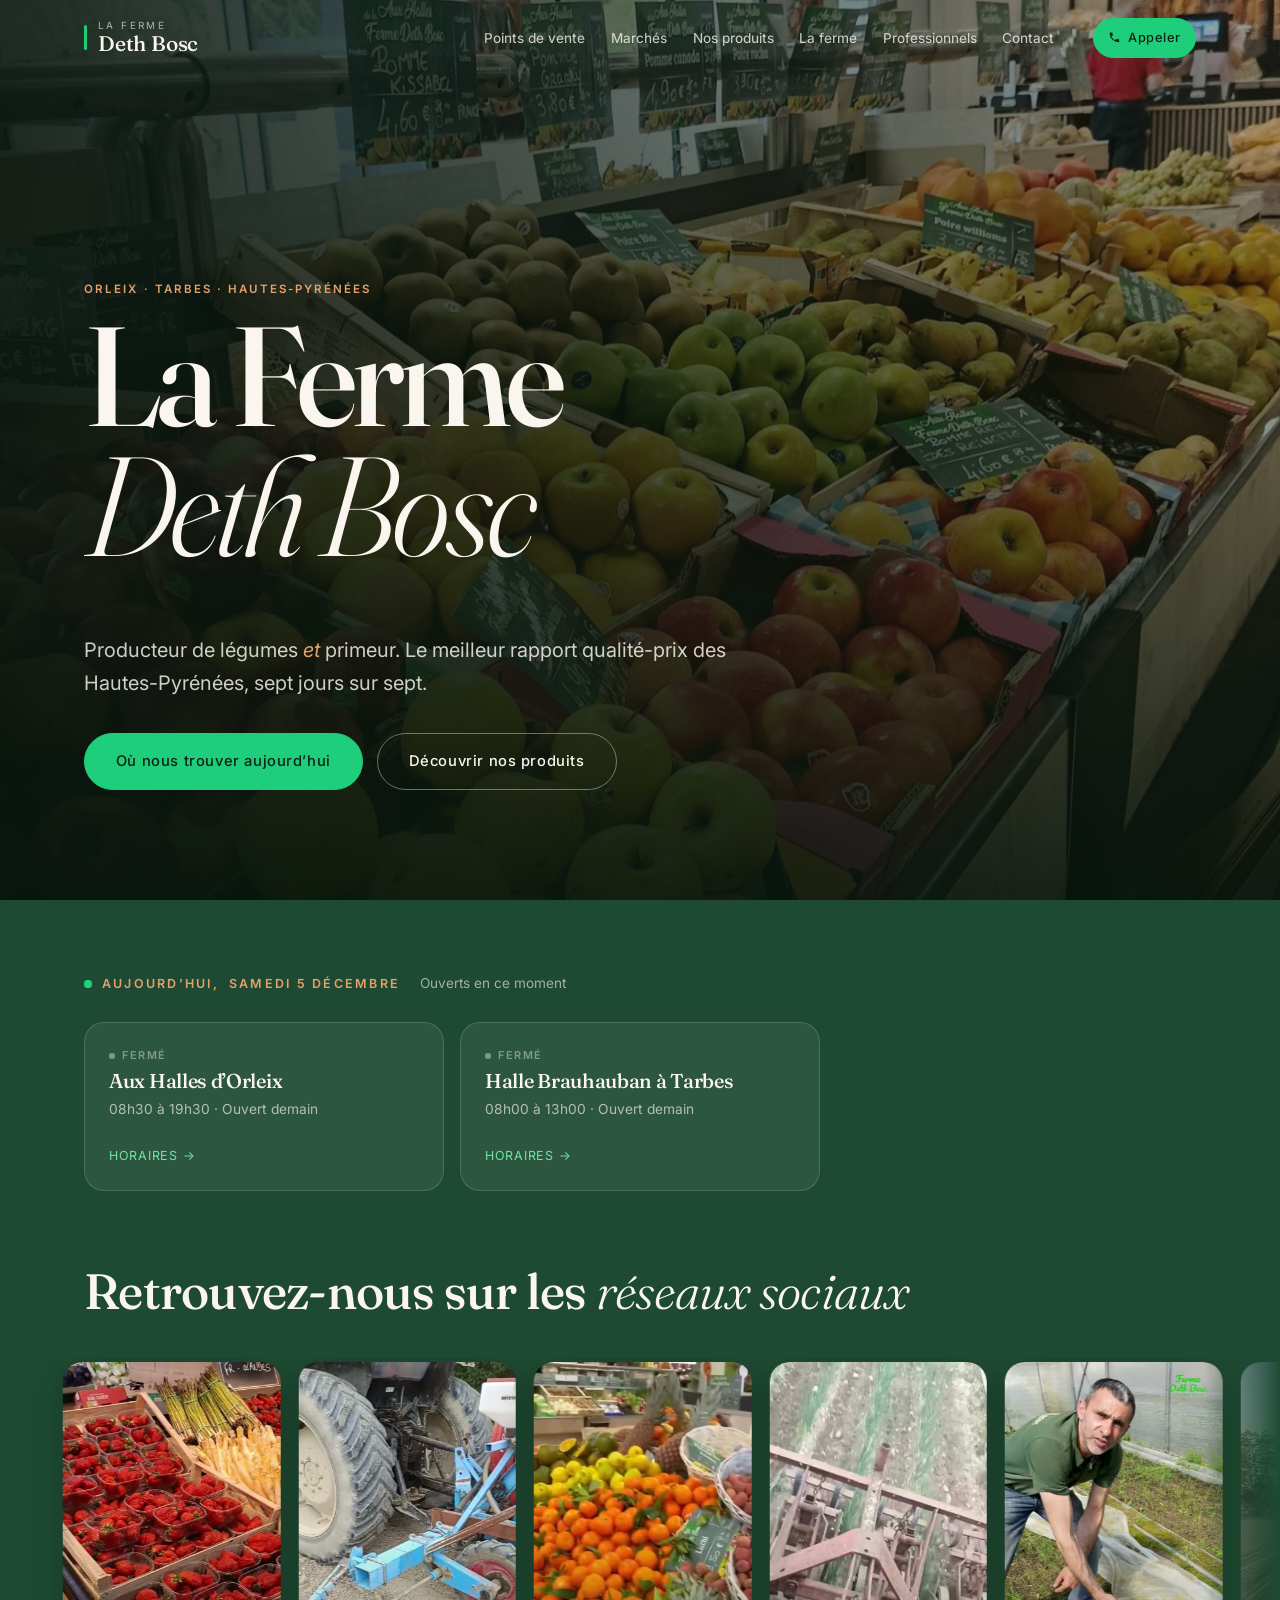
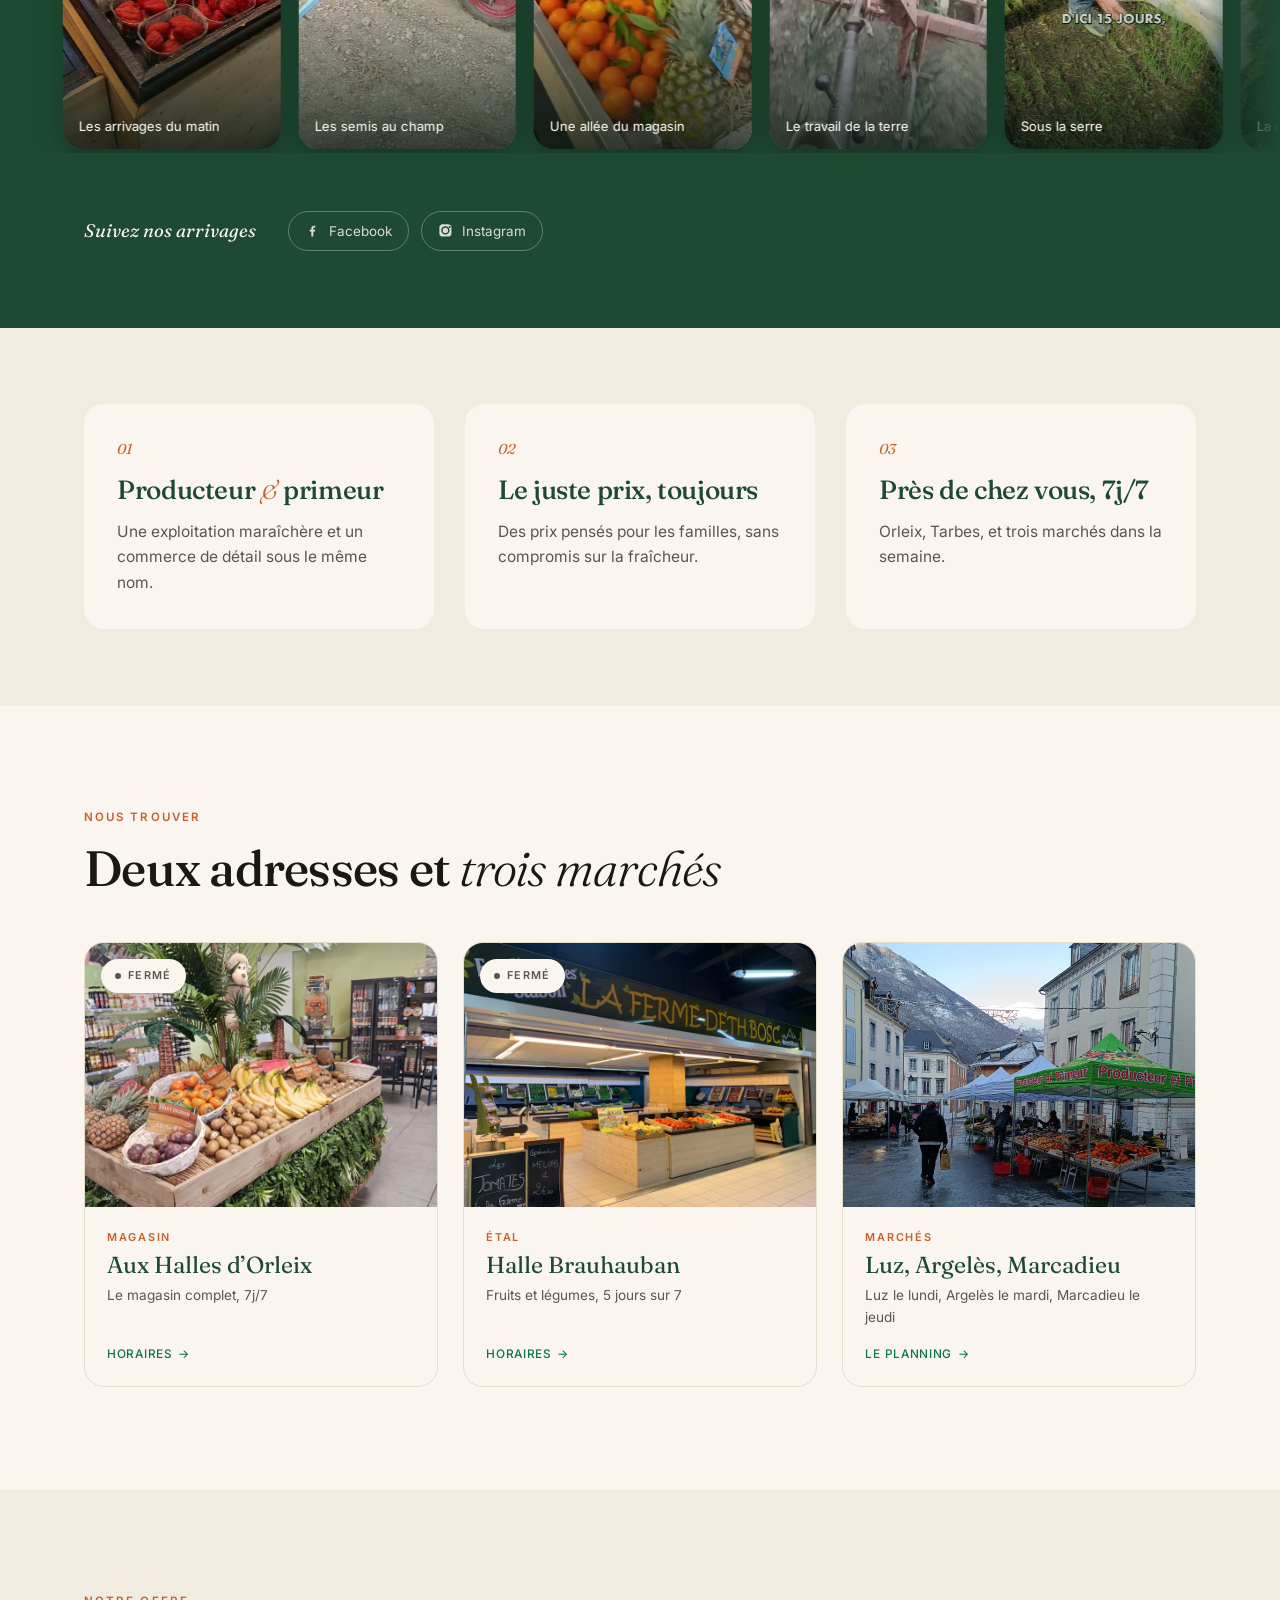
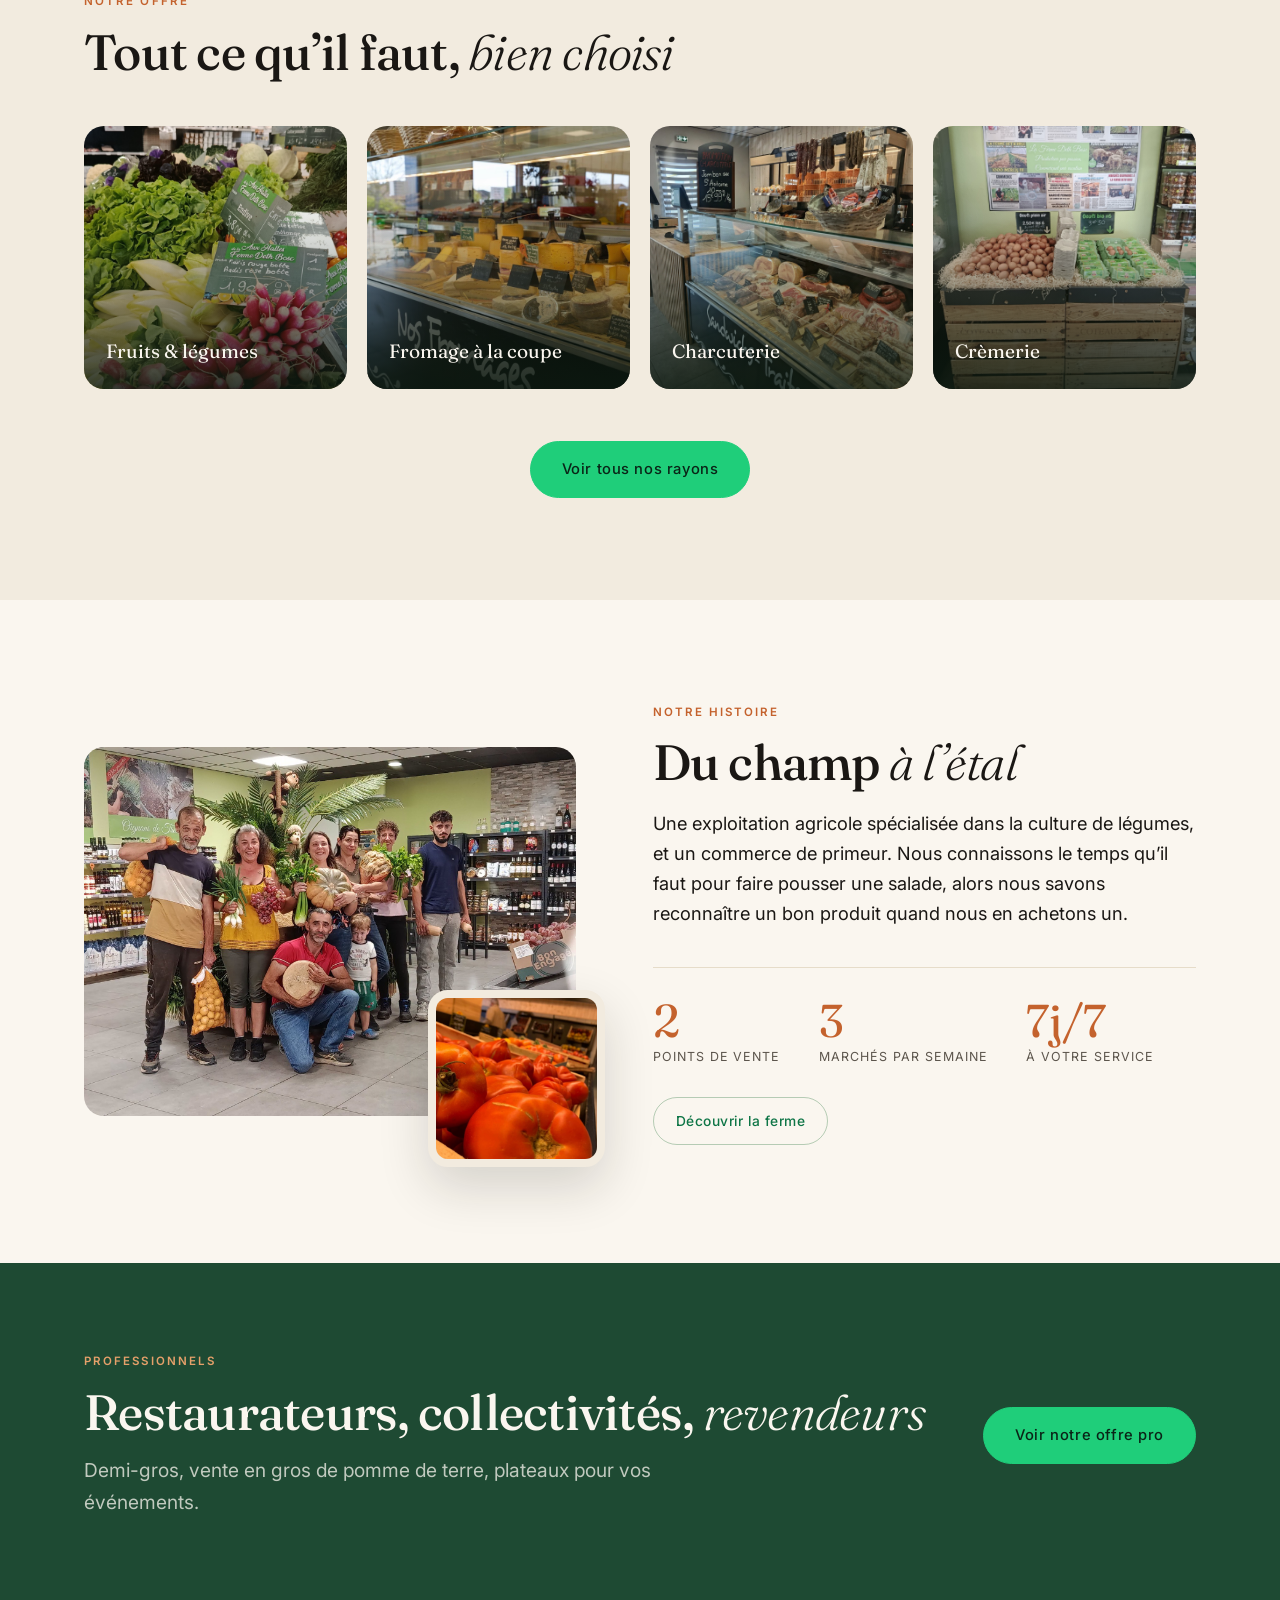
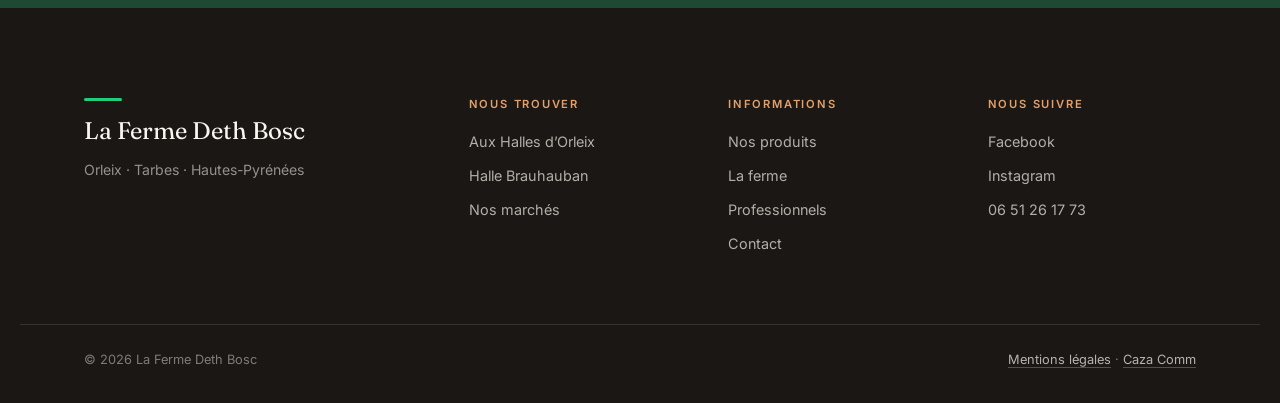
==== commit f5aa25ef: "V1.9 : mise en ligne sur lafermedethbosc.fr Ajout du fichier CNAME a la racine et bascule des 33 URL" ====
--- a/index.html
+++ b/index.html
@@ -5,7 +5,7 @@
 <meta name="viewport" content="width=device-width, initial-scale=1">
 <title>La Ferme Deth Bosc, primeur et producteur de légumes à Orleix et Tarbes</title>
 <meta name="description" content="Producteur de légumes et primeur dans les Hautes-Pyrénées. Magasin à Orleix, étal aux Halles Brauhauban à Tarbes, présents sur les marchés de Luz, Argelès-Gazost et Marcadieu.">
-<link rel="canonical" href="https://cazacomm.github.io/ferme-deth-bosc/">
+<link rel="canonical" href="https://lafermedethbosc.fr/">
 <meta name="theme-color" content="#1F3D2B">
 
 <meta property="og:type" content="website">
@@ -13,8 +13,8 @@
 <meta property="og:site_name" content="La Ferme Deth Bosc">
 <meta property="og:title" content="La Ferme Deth Bosc, primeur et producteur de légumes à Orleix et Tarbes">
 <meta property="og:description" content="Producteur de légumes et primeur dans les Hautes-Pyrénées. Magasin à Orleix, étal aux Halles Brauhauban à Tarbes, présents sur les marchés de Luz, Argelès-Gazost et Marcadieu.">
-<meta property="og:url" content="https://cazacomm.github.io/ferme-deth-bosc/">
-<meta property="og:image" content="https://cazacomm.github.io/ferme-deth-bosc/assets/img/og-image.jpg">
+<meta property="og:url" content="https://lafermedethbosc.fr/">
+<meta property="og:image" content="https://lafermedethbosc.fr/assets/img/og-image.jpg">
 <meta name="twitter:card" content="summary_large_image">
 
 <link rel="icon" href="assets/img/favicon.svg" type="image/svg+xml">
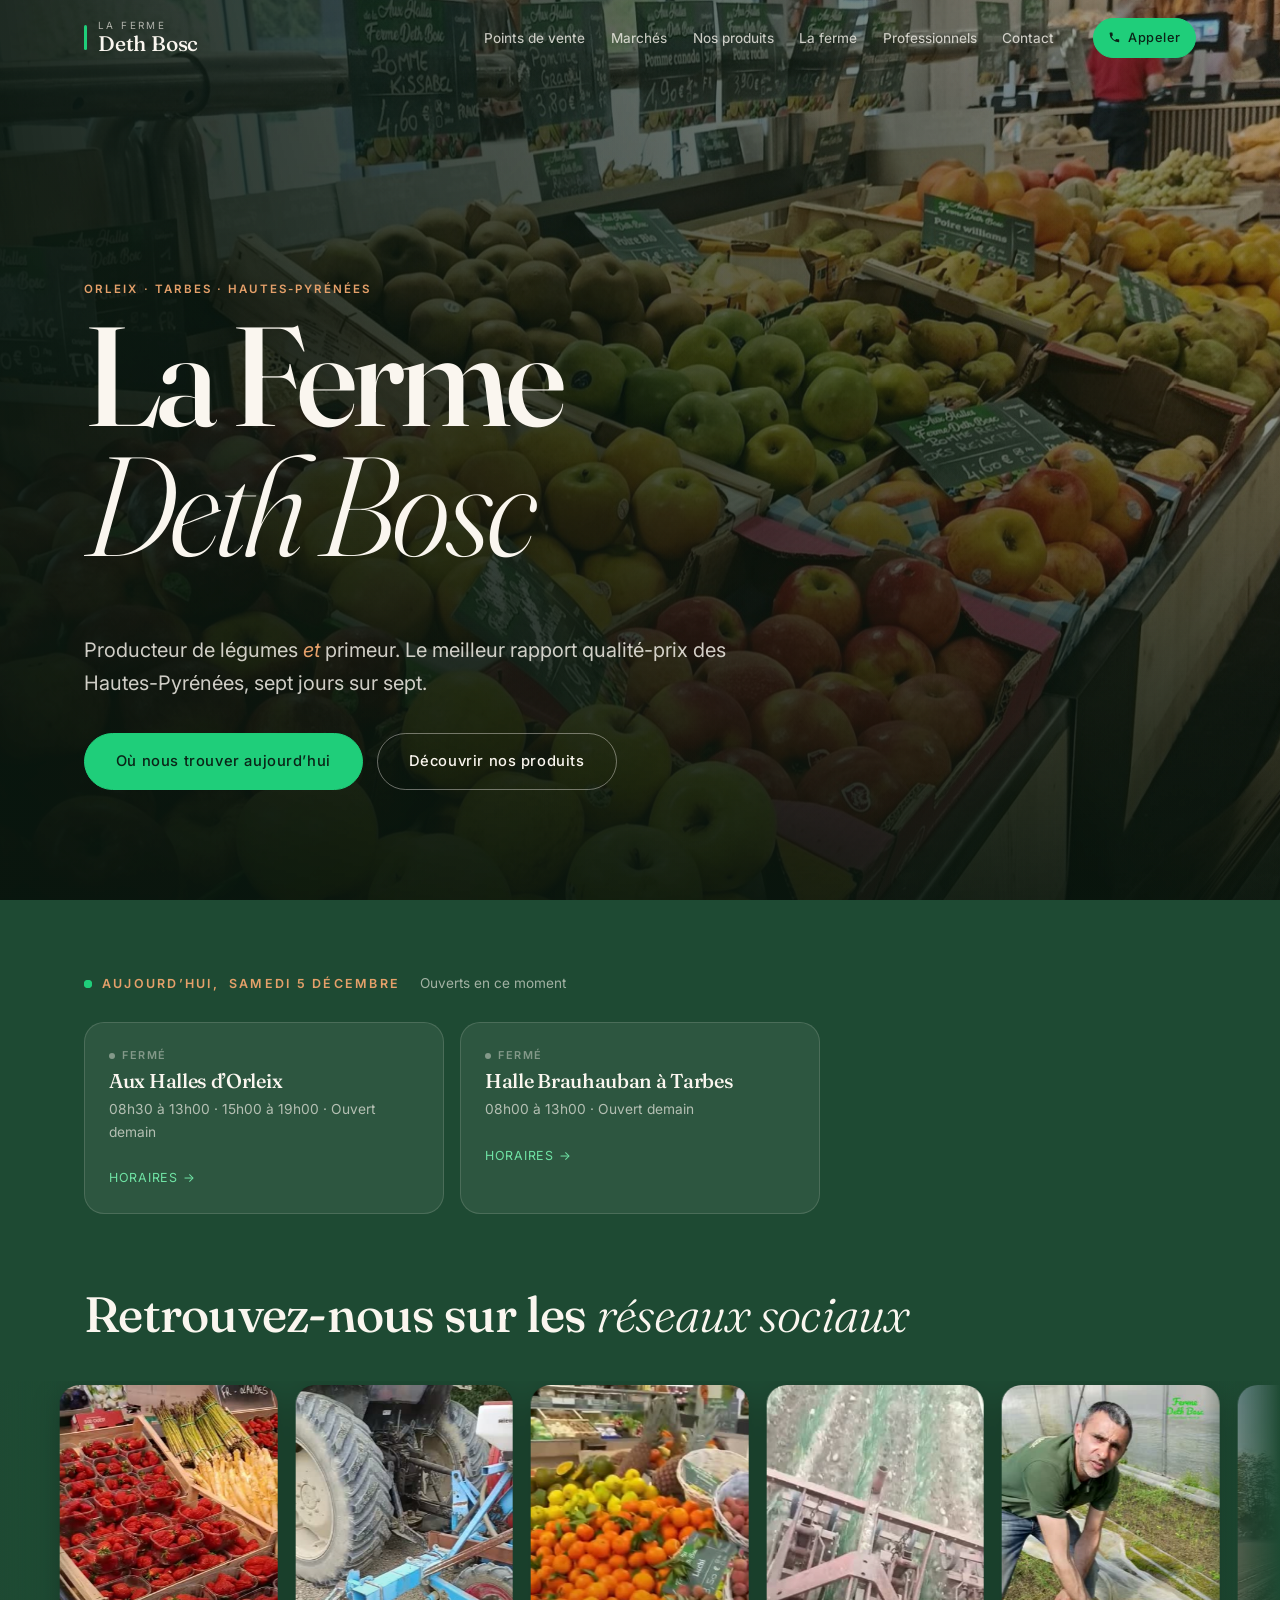
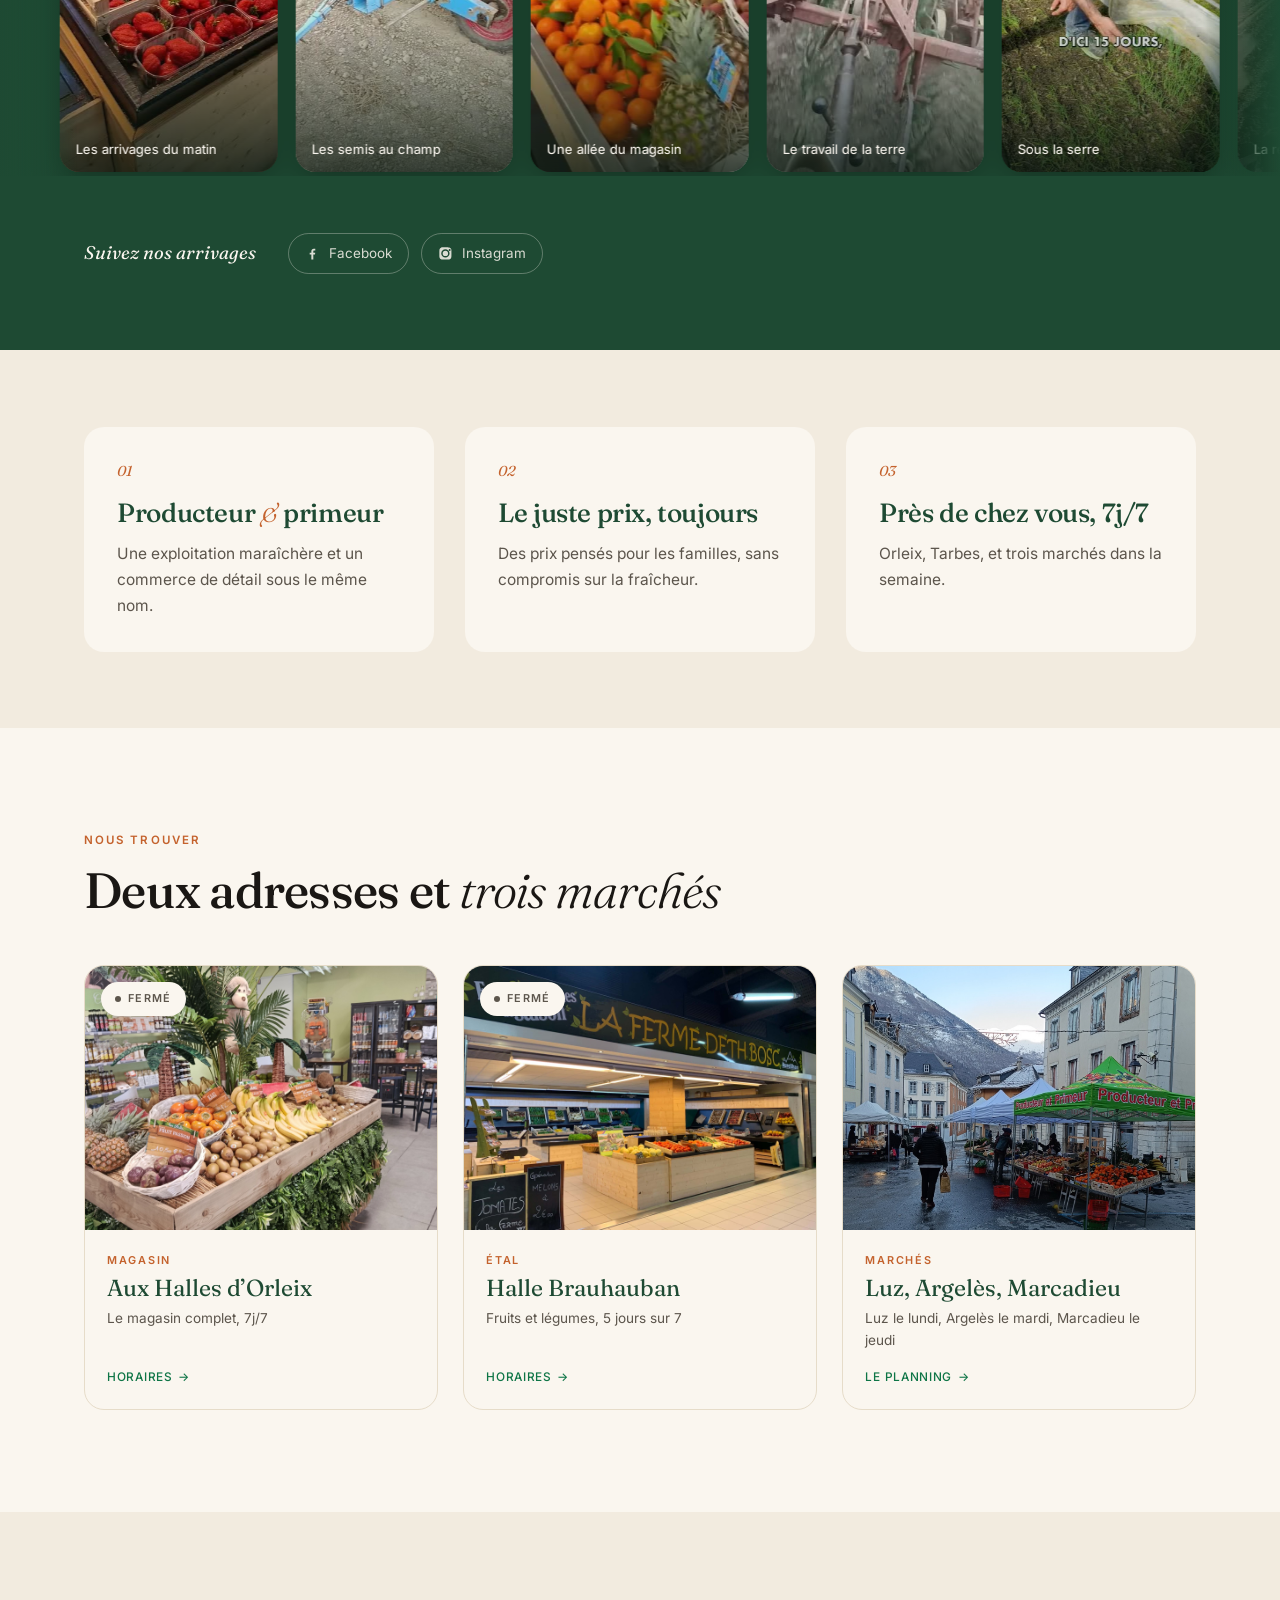
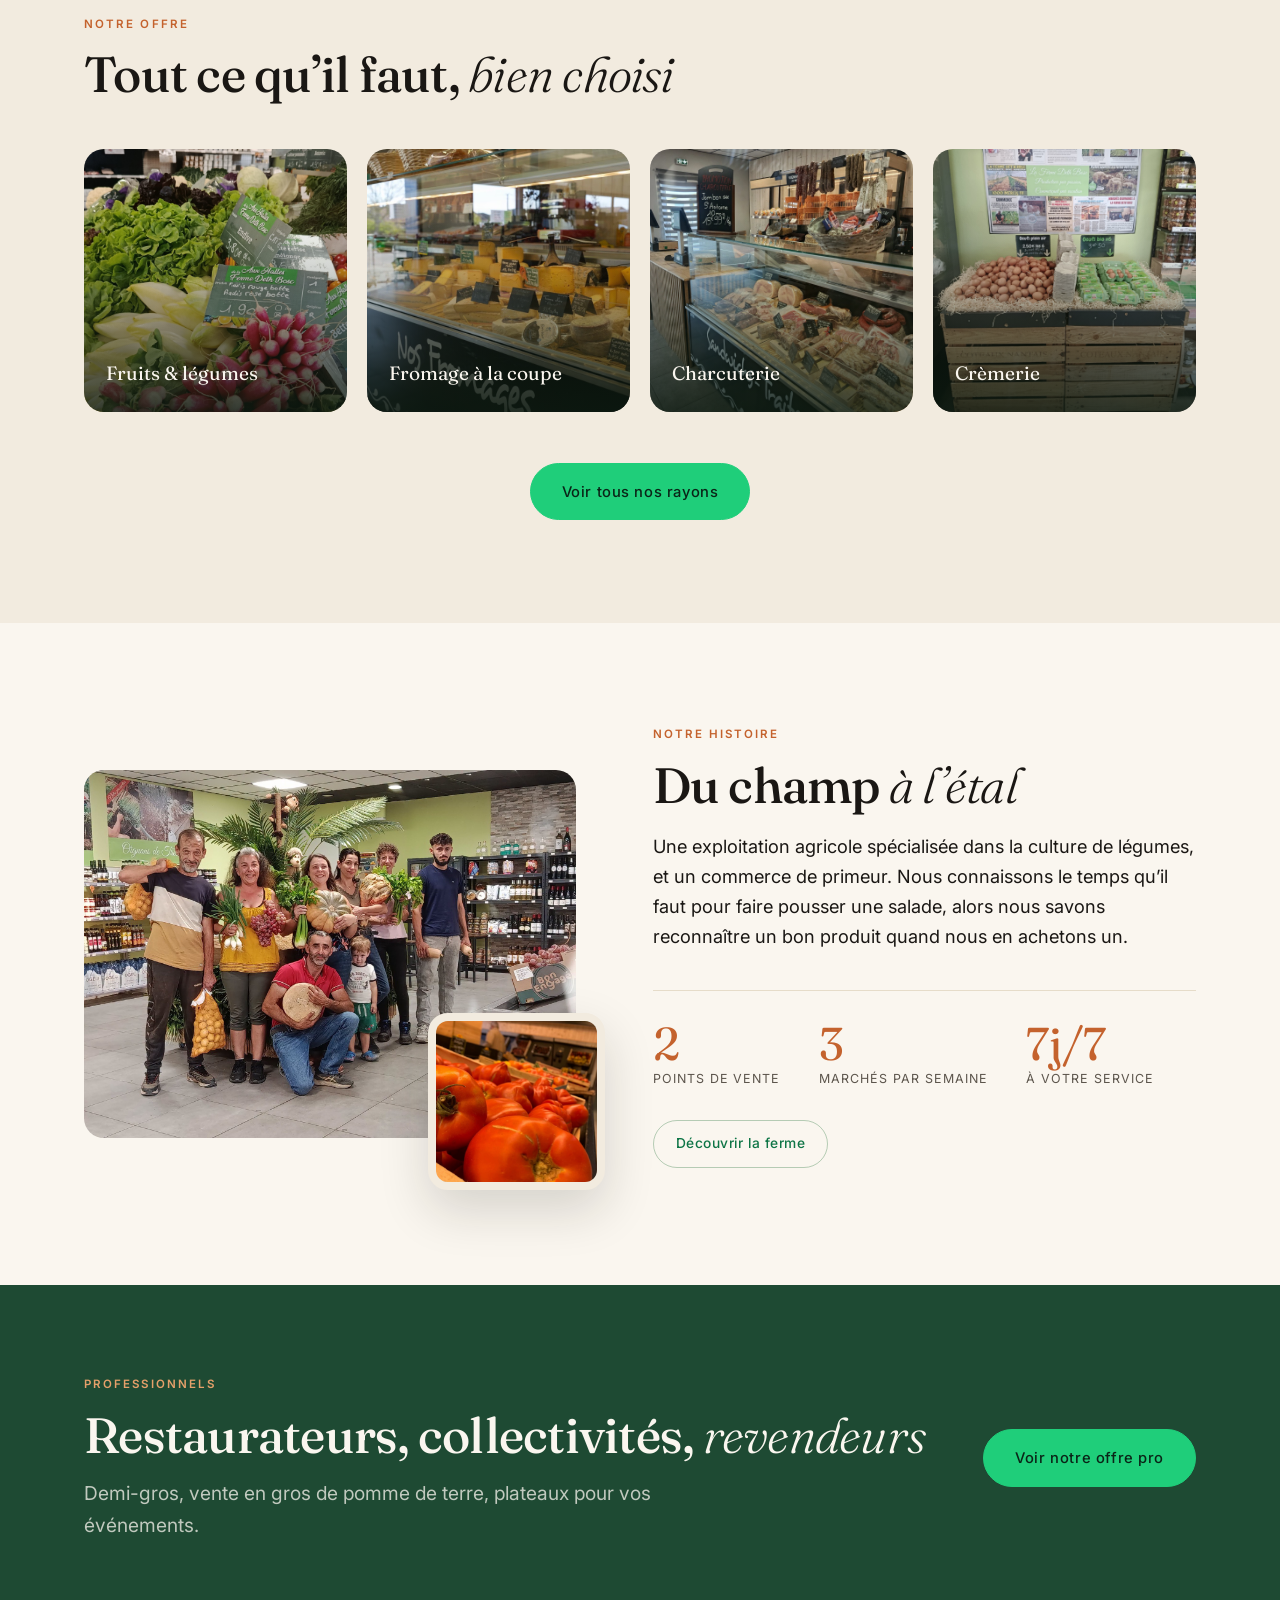
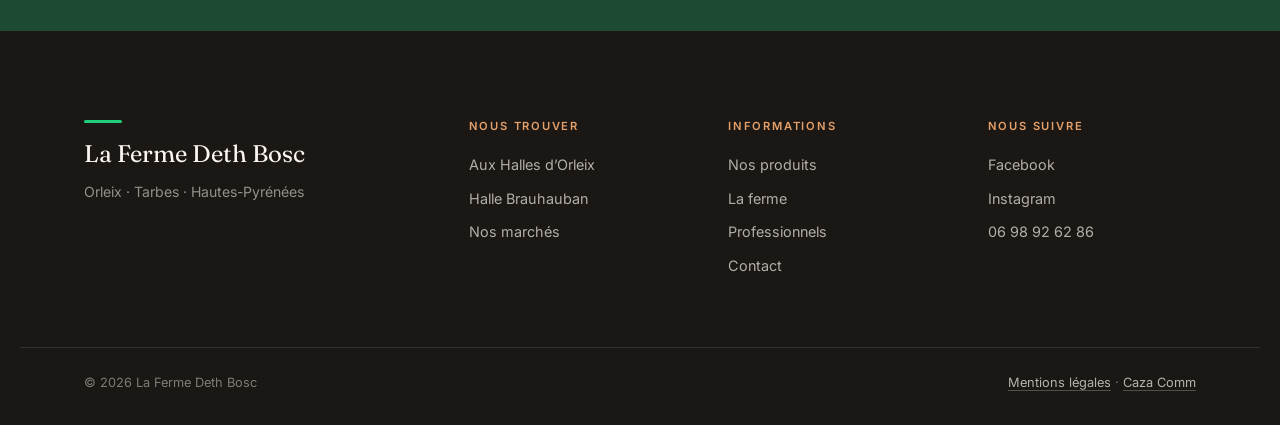
==== commit 382968fc: "V1.10 : nouveau numéro et nouveaux horaires du magasin d'Orleix Demande du client le 7 octobre.  NUM" ====
--- a/index.html
+++ b/index.html
@@ -51,7 +51,7 @@
       <a href="contact.html">Contact</a>
     </nav>
 
-    <a class="btn btn--sm btn--solid header-cta" href="tel:+33651261773">
+    <a class="btn btn--sm btn--solid header-cta" href="tel:+33698926286">
       <svg viewBox="0 0 24 24" aria-hidden="true" class="ico"><path d="M6.6 10.8a15.1 15.1 0 0 0 6.6 6.6l2.2-2.2a1 1 0 0 1 1-.25 11.4 11.4 0 0 0 3.6.58 1 1 0 0 1 1 1V20a1 1 0 0 1-1 1A17 17 0 0 1 3 4a1 1 0 0 1 1-1h3.5a1 1 0 0 1 1 1c0 1.25.2 2.46.57 3.6a1 1 0 0 1-.25 1z"/></svg>
       <span>Appeler</span>
     </a>
@@ -363,12 +363,14 @@
     "addressCountry": "FR"
   },
   "openingHoursSpecification": [
-    { "@type": "OpeningHoursSpecification", "dayOfWeek": "Monday",    "opens": "15:00", "closes": "19:30" },
+    { "@type": "OpeningHoursSpecification", "dayOfWeek": "Monday",    "opens": "15:30", "closes": "19:00" },
     { "@type": "OpeningHoursSpecification", "dayOfWeek": ["Tuesday","Wednesday","Thursday","Friday"], "opens": "08:30", "closes": "13:00" },
-    { "@type": "OpeningHoursSpecification", "dayOfWeek": ["Tuesday","Wednesday","Thursday","Friday"], "opens": "15:00", "closes": "19:30" },
-    { "@type": "OpeningHoursSpecification", "dayOfWeek": "Saturday",  "opens": "08:30", "closes": "19:30" },
+    { "@type": "OpeningHoursSpecification", "dayOfWeek": ["Tuesday","Wednesday","Thursday","Friday"], "opens": "15:30", "closes": "19:00" },
+    { "@type": "OpeningHoursSpecification", "dayOfWeek": "Saturday",  "opens": "08:30", "closes": "13:00" },
+    { "@type": "OpeningHoursSpecification", "dayOfWeek": "Saturday",  "opens": "15:00", "closes": "19:00" },
     { "@type": "OpeningHoursSpecification", "dayOfWeek": "Sunday",    "opens": "09:00", "closes": "13:00" }
   ],
+  "telephone": "+33698926286",
   "priceRange": "€",
   "areaServed": "Hautes-Pyrénées"
 }
@@ -400,7 +402,7 @@
       <h3>Nous suivre</h3>
       <a href="https://www.facebook.com/laFermeDethBosc/" target="_blank" rel="noopener">Facebook</a>
       <a href="https://www.instagram.com/lafermedethbosc/" target="_blank" rel="noopener">Instagram</a>
-      <a href="tel:+33651261773">06 51 26 17 73</a>
+      <a href="tel:+33698926286">06 98 92 62 86</a>
     </div>
   </div>
   <div class="shell footer__bottom">
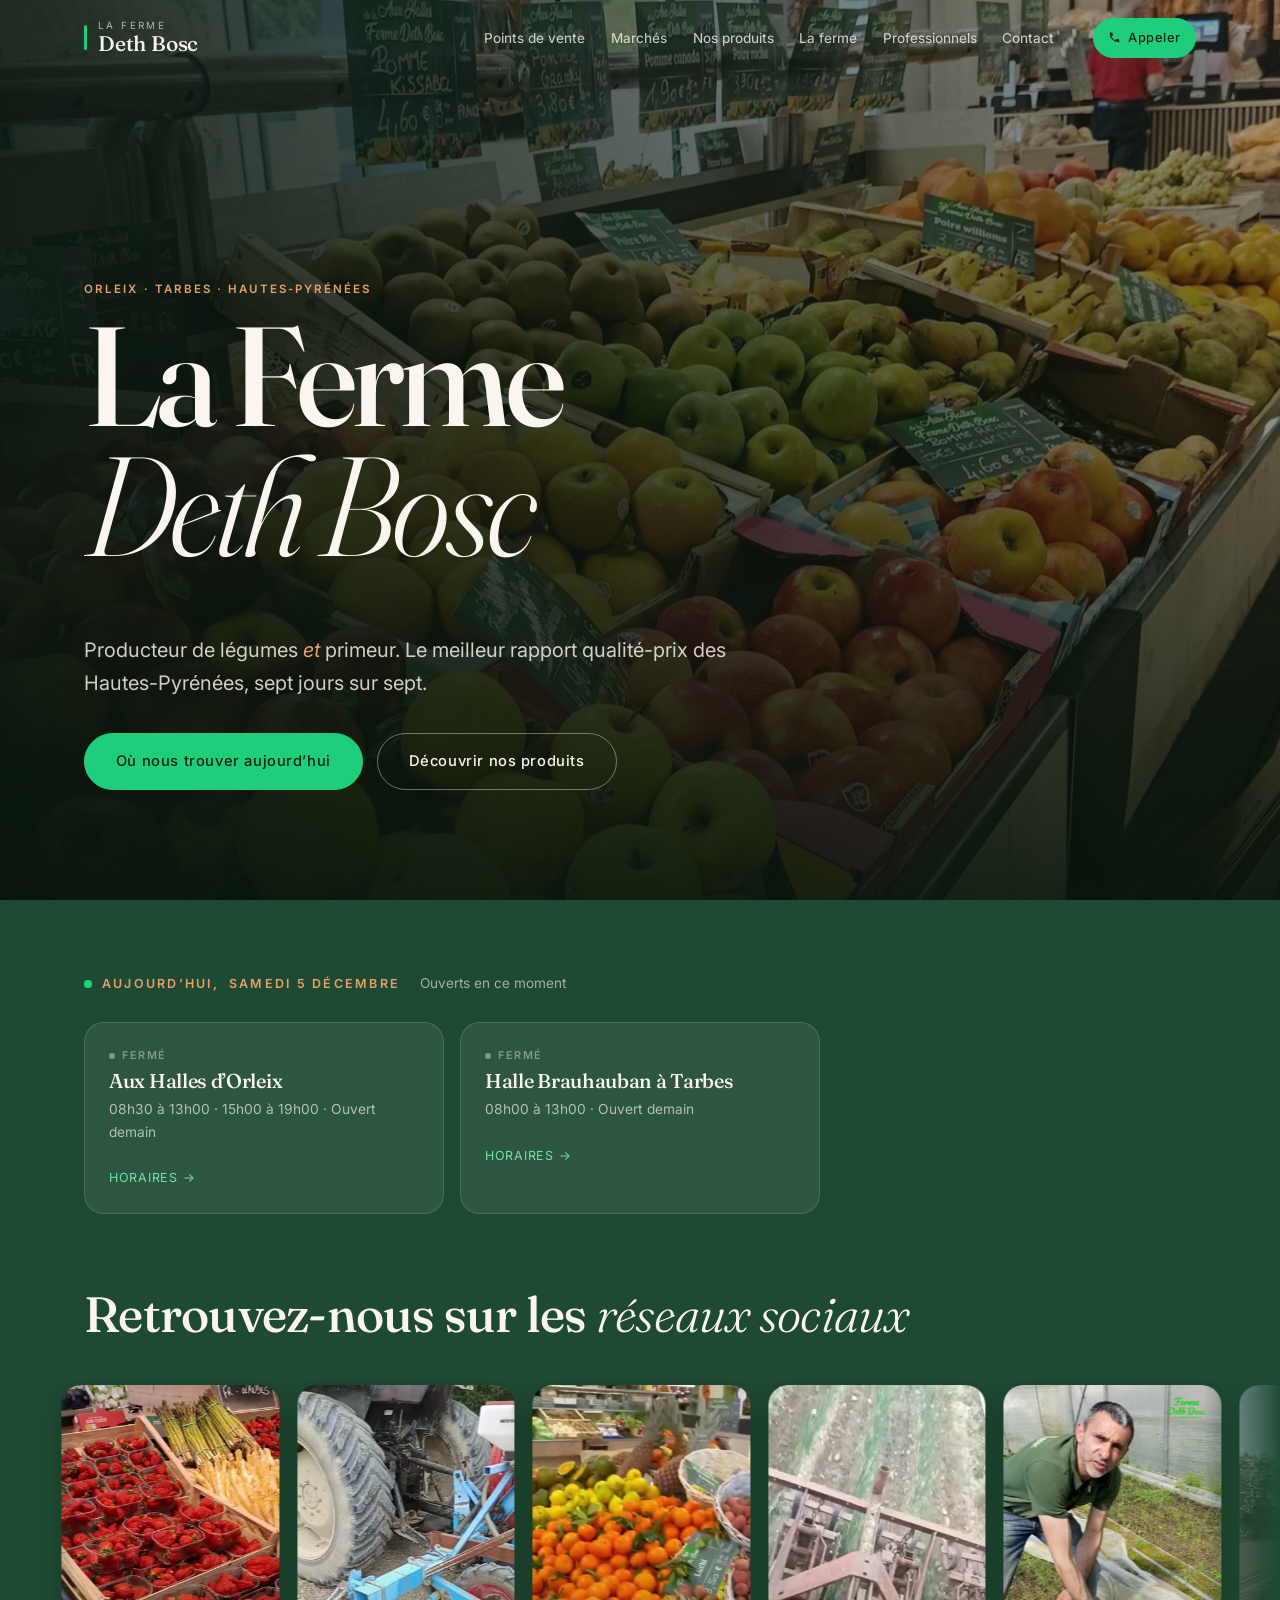
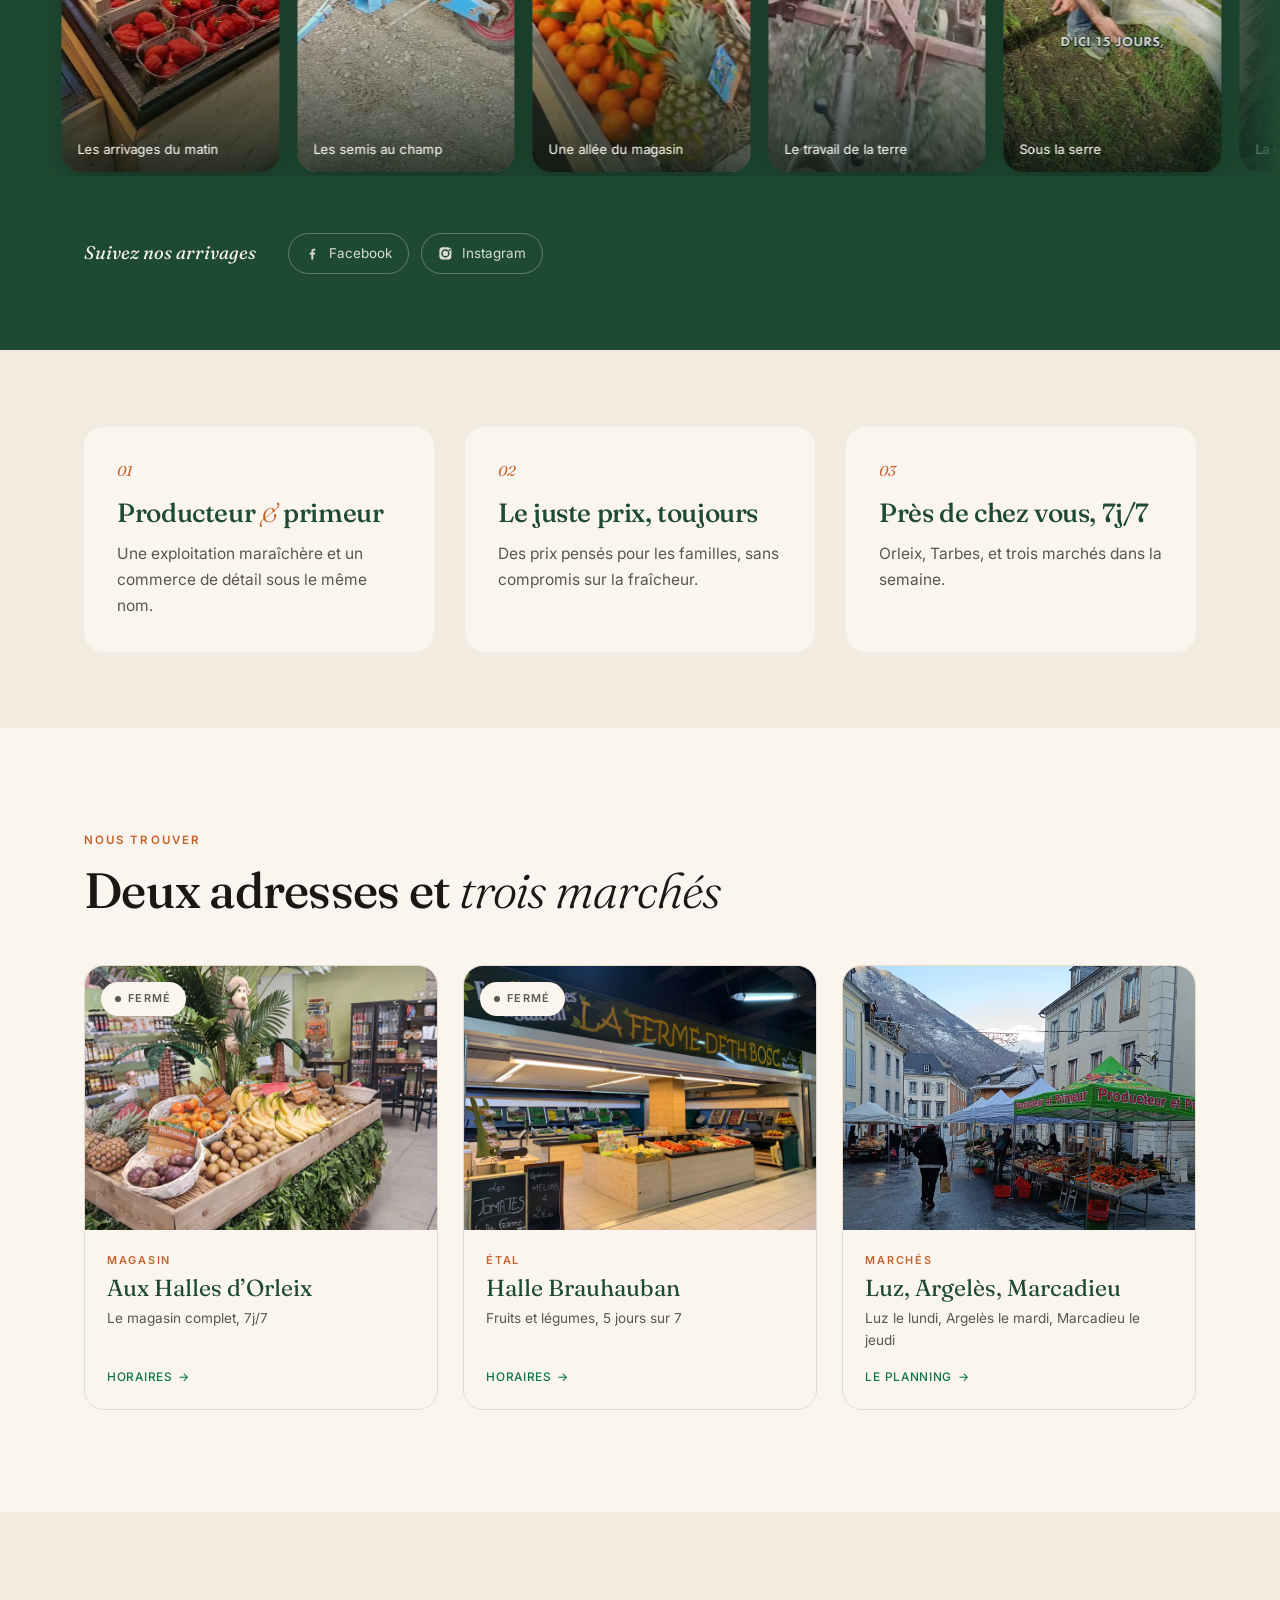
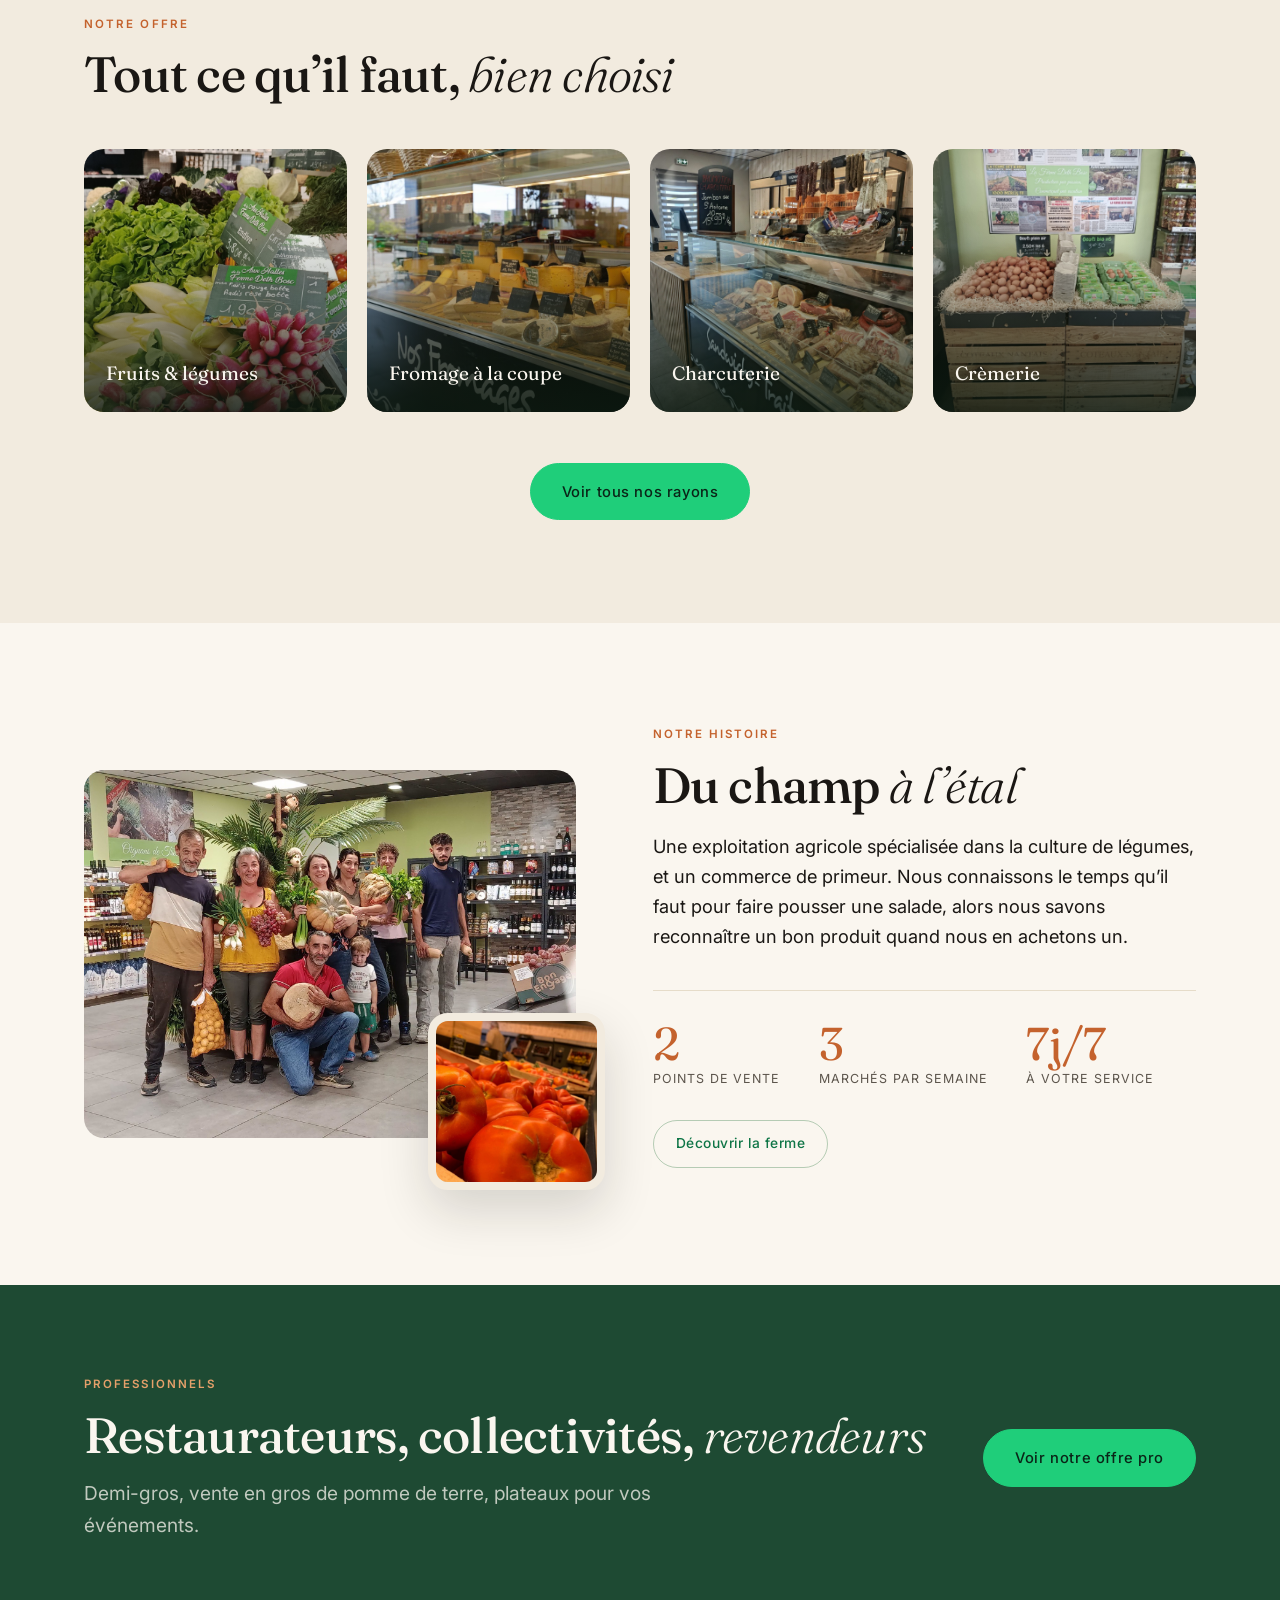
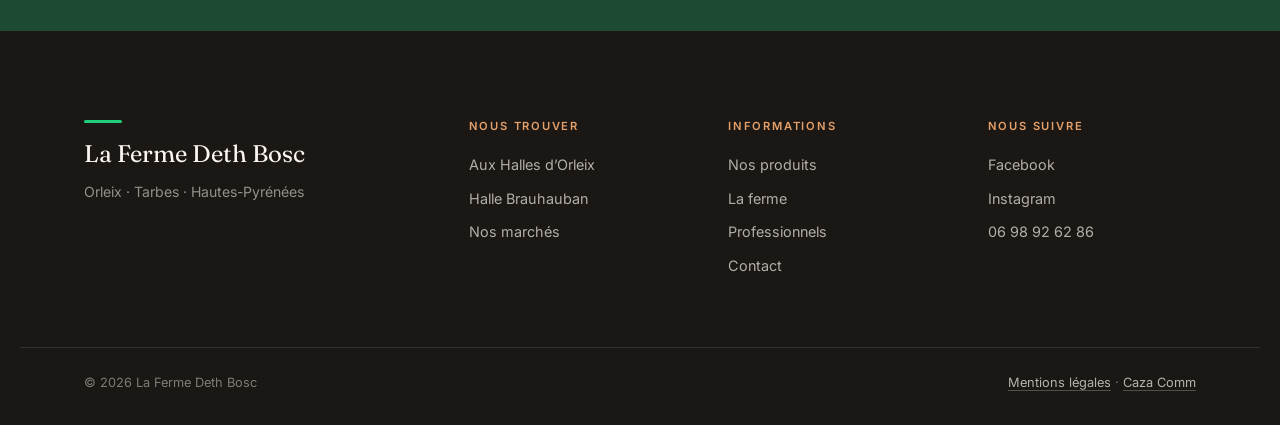
==== commit 9ff73573: "V1.11 : passage de référencement naturel TITRES ET DESCRIPTIONS Les huit titres dépassaient ce que G" ====
--- a/index.html
+++ b/index.html
@@ -3,18 +3,19 @@
 <head>
 <meta charset="utf-8">
 <meta name="viewport" content="width=device-width, initial-scale=1">
-<title>La Ferme Deth Bosc, primeur et producteur de légumes à Orleix et Tarbes</title>
-<meta name="description" content="Producteur de légumes et primeur dans les Hautes-Pyrénées. Magasin à Orleix, étal aux Halles Brauhauban à Tarbes, présents sur les marchés de Luz, Argelès-Gazost et Marcadieu.">
+<title>Primeur fruits et légumes à Orleix et Tarbes | Ferme Deth Bosc</title>
+<meta name="description" content="Producteur de légumes et primeur dans les Hautes-Pyrénées. Fruits et légumes, fromages, produits frais et locaux. Magasin à Orleix ouvert 7j/7 et étal à Tarbes.">
 <link rel="canonical" href="https://lafermedethbosc.fr/">
 <meta name="theme-color" content="#1F3D2B">
 
 <meta property="og:type" content="website">
 <meta property="og:locale" content="fr_FR">
 <meta property="og:site_name" content="La Ferme Deth Bosc">
-<meta property="og:title" content="La Ferme Deth Bosc, primeur et producteur de légumes à Orleix et Tarbes">
-<meta property="og:description" content="Producteur de légumes et primeur dans les Hautes-Pyrénées. Magasin à Orleix, étal aux Halles Brauhauban à Tarbes, présents sur les marchés de Luz, Argelès-Gazost et Marcadieu.">
+<meta property="og:title" content="Primeur fruits et légumes à Orleix et Tarbes | Ferme Deth Bosc">
+<meta property="og:description" content="Producteur de légumes et primeur dans les Hautes-Pyrénées. Fruits et légumes, fromages, produits frais et locaux. Magasin à Orleix ouvert 7j/7 et étal à Tarbes.">
 <meta property="og:url" content="https://lafermedethbosc.fr/">
 <meta property="og:image" content="https://lafermedethbosc.fr/assets/img/og-image.jpg">
+<meta property="og:image:alt" content="L’étal de fruits et légumes de la Ferme Deth Bosc à Orleix">
 <meta name="twitter:card" content="summary_large_image">
 
 <link rel="icon" href="assets/img/favicon.svg" type="image/svg+xml">
@@ -351,28 +352,221 @@
 <script type="application/ld+json">
 {
   "@context": "https://schema.org",
-  "@type": "GroceryStore",
-  "name": "La Ferme Deth Bosc",
-  "description": "Exploitation agricole spécialisée dans la culture de légumes et commerce de primeur. Vente au détail de fruits et légumes, fromage à la coupe, charcuterie, crèmerie, vin, pain et épicerie.",
-  "address": {
-    "@type": "PostalAddress",
-    "streetAddress": "6 ter route de Rabastens",
-    "postalCode": "65800",
-    "addressLocality": "Orleix",
-    "addressRegion": "Hautes-Pyrénées",
-    "addressCountry": "FR"
-  },
-  "openingHoursSpecification": [
-    { "@type": "OpeningHoursSpecification", "dayOfWeek": "Monday",    "opens": "15:30", "closes": "19:00" },
-    { "@type": "OpeningHoursSpecification", "dayOfWeek": ["Tuesday","Wednesday","Thursday","Friday"], "opens": "08:30", "closes": "13:00" },
-    { "@type": "OpeningHoursSpecification", "dayOfWeek": ["Tuesday","Wednesday","Thursday","Friday"], "opens": "15:30", "closes": "19:00" },
-    { "@type": "OpeningHoursSpecification", "dayOfWeek": "Saturday",  "opens": "08:30", "closes": "13:00" },
-    { "@type": "OpeningHoursSpecification", "dayOfWeek": "Saturday",  "opens": "15:00", "closes": "19:00" },
-    { "@type": "OpeningHoursSpecification", "dayOfWeek": "Sunday",    "opens": "09:00", "closes": "13:00" }
-  ],
-  "telephone": "+33698926286",
-  "priceRange": "€",
-  "areaServed": "Hautes-Pyrénées"
+  "@graph": [
+    {
+      "@type": "GroceryStore",
+      "@id": "https://lafermedethbosc.fr/#orleix",
+      "name": "Aux Halles de la Ferme Deth Bosc",
+      "alternateName": "La Ferme Deth Bosc",
+      "description": "Magasin de producteur et primeur à Orleix. Fruits et légumes de saison, fromage à la coupe, charcuterie, crèmerie, vin, pain et épicerie. Ouvert sept jours sur sept.",
+      "url": "https://lafermedethbosc.fr/",
+      "image": [
+        "https://lafermedethbosc.fr/assets/img/points-de-vente/orleix-1.jpg",
+        "https://lafermedethbosc.fr/assets/img/hero/hero-1.jpg",
+        "https://lafermedethbosc.fr/assets/img/rayons/fruits-legumes.jpg"
+      ],
+      "telephone": "+33698926286",
+      "email": "lafermedethbosc@gmail.com",
+      "address": {
+        "@type": "PostalAddress",
+        "streetAddress": "6 ter route de Rabastens",
+        "postalCode": "65800",
+        "addressLocality": "Orleix",
+        "addressRegion": "Hautes-Pyrénées",
+        "addressCountry": "FR"
+      },
+      "hasMap": "https://www.google.com/maps/search/?api=1&query=6+ter+route+de+Rabastens+65800+Orleix",
+      "openingHoursSpecification": [
+        {
+          "@type": "OpeningHoursSpecification",
+          "dayOfWeek": "Monday",
+          "opens": "15:30",
+          "closes": "19:00"
+        },
+        {
+          "@type": "OpeningHoursSpecification",
+          "dayOfWeek": [
+            "Tuesday",
+            "Wednesday",
+            "Thursday",
+            "Friday"
+          ],
+          "opens": "08:30",
+          "closes": "13:00"
+        },
+        {
+          "@type": "OpeningHoursSpecification",
+          "dayOfWeek": [
+            "Tuesday",
+            "Wednesday",
+            "Thursday",
+            "Friday"
+          ],
+          "opens": "15:30",
+          "closes": "19:00"
+        },
+        {
+          "@type": "OpeningHoursSpecification",
+          "dayOfWeek": "Saturday",
+          "opens": "08:30",
+          "closes": "13:00"
+        },
+        {
+          "@type": "OpeningHoursSpecification",
+          "dayOfWeek": "Saturday",
+          "opens": "15:00",
+          "closes": "19:00"
+        },
+        {
+          "@type": "OpeningHoursSpecification",
+          "dayOfWeek": "Sunday",
+          "opens": "09:00",
+          "closes": "13:00"
+        }
+      ],
+      "priceRange": "€",
+      "currenciesAccepted": "EUR",
+      "areaServed": [
+        {
+          "@type": "City",
+          "name": "Orleix"
+        },
+        {
+          "@type": "City",
+          "name": "Tarbes"
+        },
+        {
+          "@type": "City",
+          "name": "Aureilhan"
+        },
+        {
+          "@type": "City",
+          "name": "Bordères-sur-l'Échez"
+        },
+        {
+          "@type": "City",
+          "name": "Séméac"
+        },
+        {
+          "@type": "City",
+          "name": "Soues"
+        },
+        {
+          "@type": "City",
+          "name": "Luz-Saint-Sauveur"
+        },
+        {
+          "@type": "City",
+          "name": "Argelès-Gazost"
+        },
+        {
+          "@type": "AdministrativeArea",
+          "name": "Hautes-Pyrénées"
+        }
+      ],
+      "sameAs": [
+        "https://www.facebook.com/laFermeDethBosc/",
+        "https://www.instagram.com/lafermedethbosc/"
+      ],
+      "hasOfferCatalog": {
+        "@type": "OfferCatalog",
+        "name": "Nos rayons",
+        "itemListElement": [
+          {
+            "@type": "OfferCatalog",
+            "name": "Fruits et légumes de saison"
+          },
+          {
+            "@type": "OfferCatalog",
+            "name": "Fromage à la coupe"
+          },
+          {
+            "@type": "OfferCatalog",
+            "name": "Charcuterie"
+          },
+          {
+            "@type": "OfferCatalog",
+            "name": "Crèmerie et œufs plein air"
+          },
+          {
+            "@type": "OfferCatalog",
+            "name": "Vin"
+          },
+          {
+            "@type": "OfferCatalog",
+            "name": "Pain et viennoiserie"
+          },
+          {
+            "@type": "OfferCatalog",
+            "name": "Épicerie"
+          }
+        ]
+      },
+      "makesOffer": {
+        "@type": "Offer",
+        "name": "Demi-gros fruits et légumes pour les professionnels",
+        "url": "https://lafermedethbosc.fr/professionnels.html"
+      }
+    },
+    {
+      "@type": "GroceryStore",
+      "@id": "https://lafermedethbosc.fr/#brauhauban",
+      "name": "La Ferme Deth Bosc, halle Brauhauban",
+      "description": "Étal de fruits et légumes de saison sous la halle Brauhauban, au centre de Tarbes.",
+      "url": "https://lafermedethbosc.fr/points-de-vente.html#brauhauban",
+      "image": [
+        "https://lafermedethbosc.fr/assets/img/points-de-vente/brauhauban-1.jpg"
+      ],
+      "telephone": "+33698926286",
+      "parentOrganization": {
+        "@id": "https://lafermedethbosc.fr/#orleix"
+      },
+      "address": {
+        "@type": "PostalAddress",
+        "streetAddress": "Halle Brauhauban",
+        "postalCode": "65000",
+        "addressLocality": "Tarbes",
+        "addressRegion": "Hautes-Pyrénées",
+        "addressCountry": "FR"
+      },
+      "hasMap": "https://www.google.com/maps/search/?api=1&query=Halles+Brauhauban+Tarbes",
+      "openingHoursSpecification": [
+        {
+          "@type": "OpeningHoursSpecification",
+          "dayOfWeek": [
+            "Tuesday",
+            "Wednesday",
+            "Friday",
+            "Saturday",
+            "Sunday"
+          ],
+          "opens": "08:00",
+          "closes": "13:00"
+        }
+      ],
+      "priceRange": "€",
+      "areaServed": [
+        {
+          "@type": "City",
+          "name": "Tarbes"
+        }
+      ],
+      "sameAs": [
+        "https://www.facebook.com/laFermeDethBosc/",
+        "https://www.instagram.com/lafermedethbosc/"
+      ]
+    },
+    {
+      "@type": "WebSite",
+      "@id": "https://lafermedethbosc.fr/#site",
+      "url": "https://lafermedethbosc.fr/",
+      "name": "La Ferme Deth Bosc",
+      "inLanguage": "fr-FR",
+      "publisher": {
+        "@id": "https://lafermedethbosc.fr/#orleix"
+      }
+    }
+  ]
 }
 </script>
 
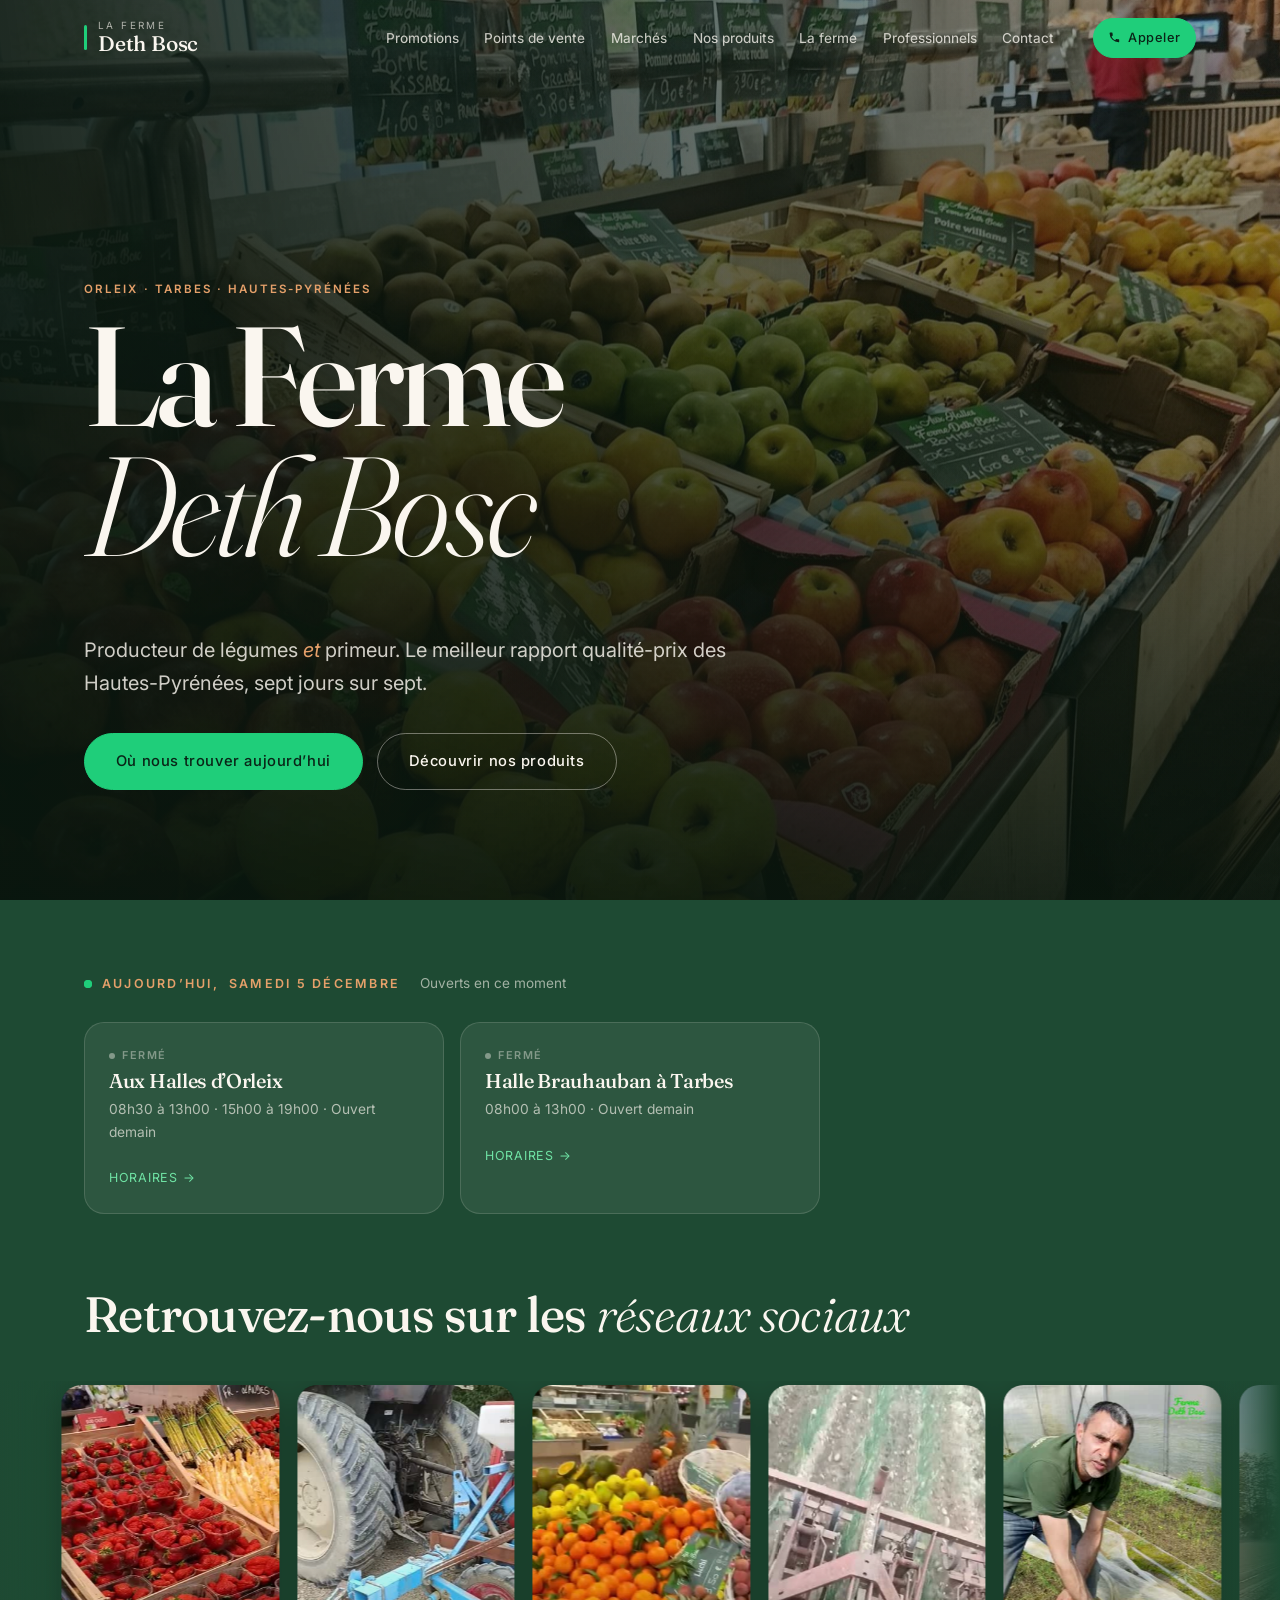
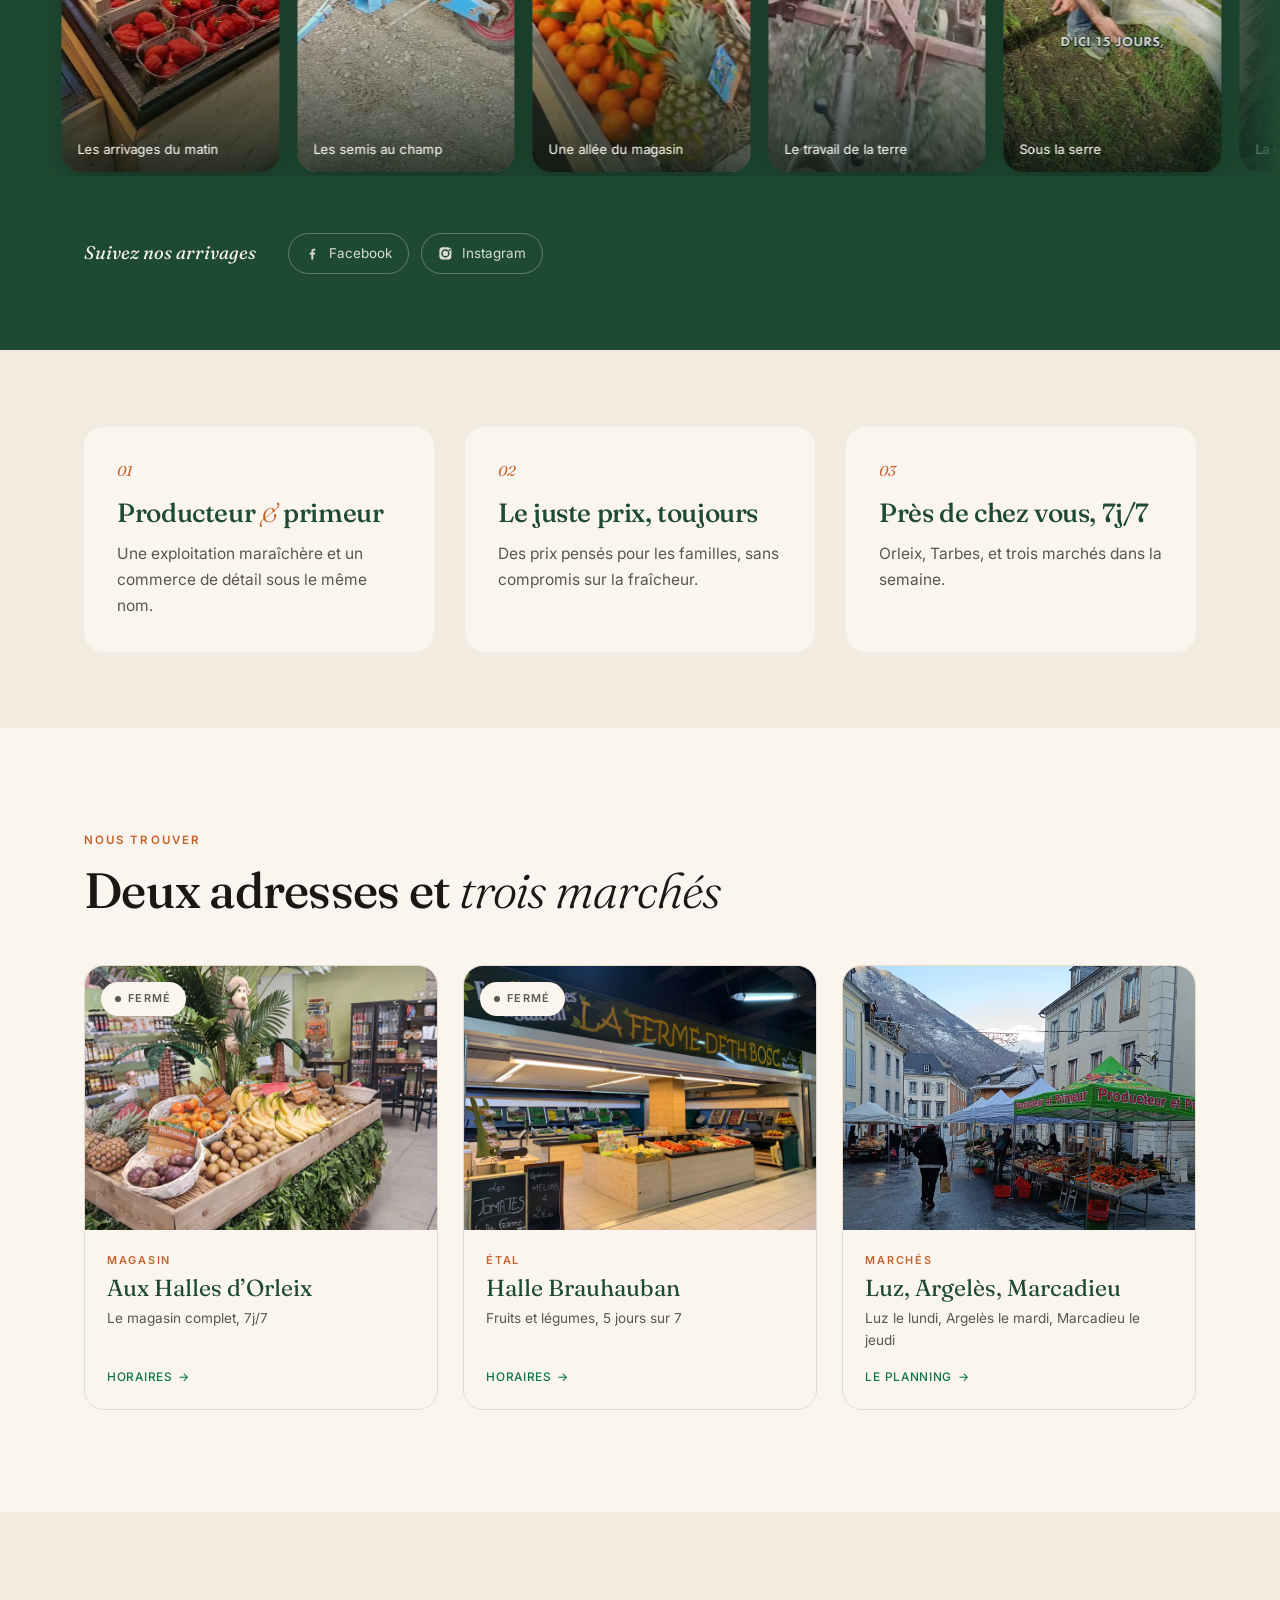
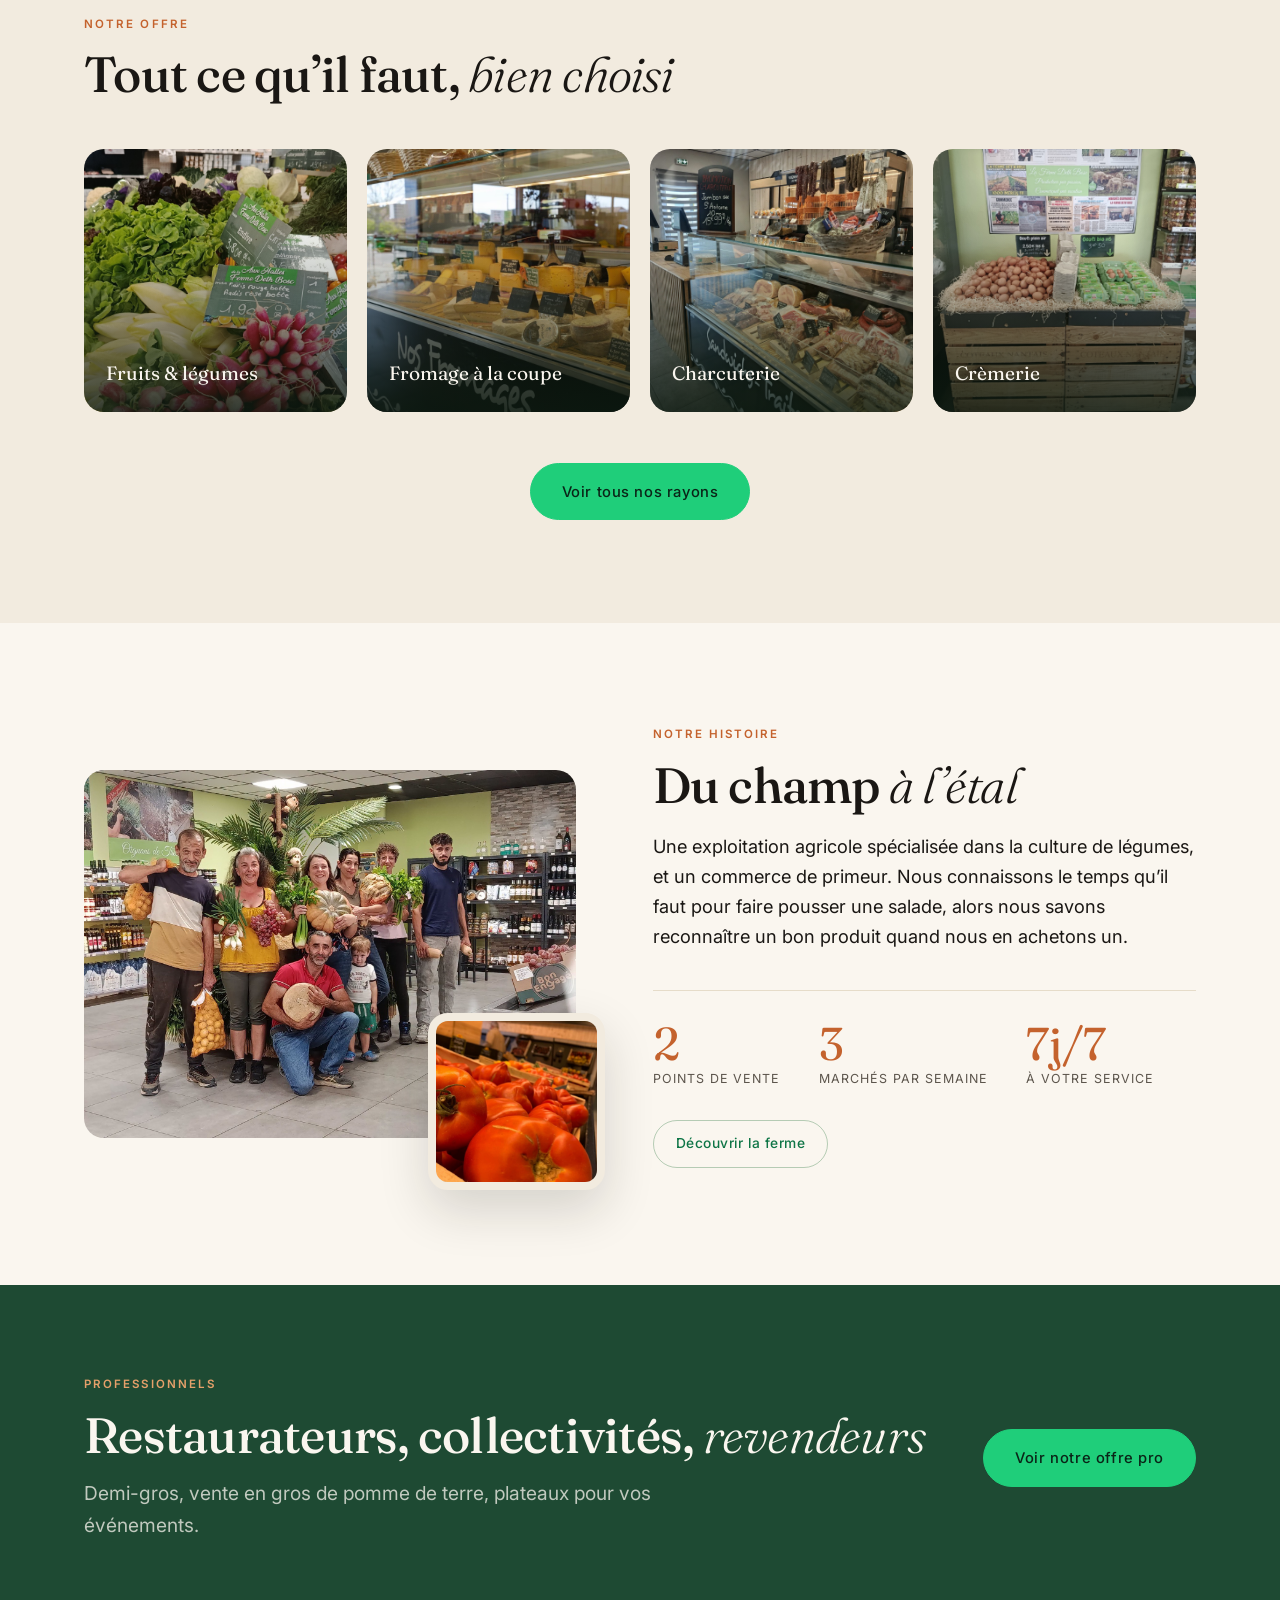
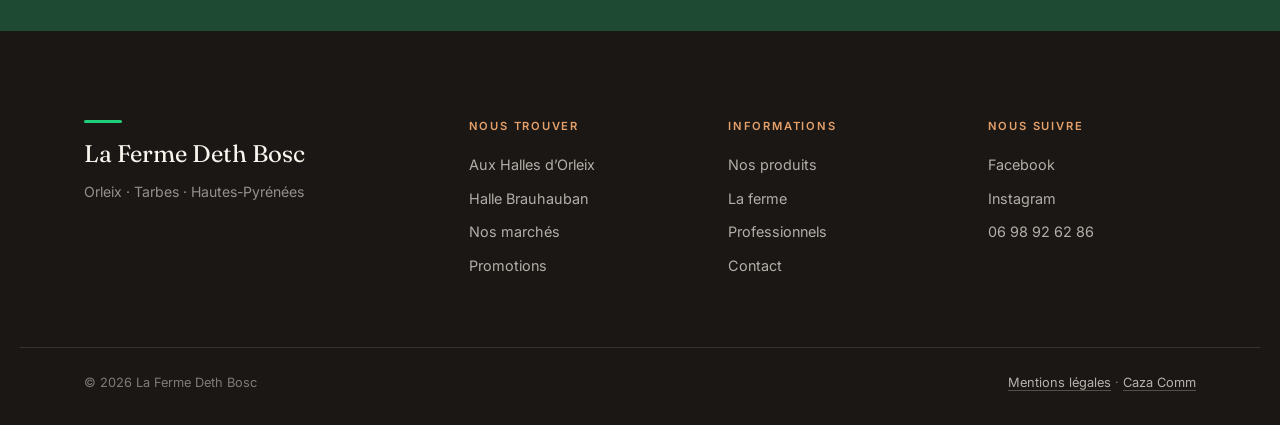
==== commit 9012c263: "V1.12 : page promotions, le catalogue du client refait aux couleurs du site Le client fournit un cat" ====
--- a/index.html
+++ b/index.html
@@ -44,6 +44,7 @@
     </a>
 
     <nav class="nav" id="nav" aria-label="Navigation principale">
+      <a href="promotions.html">Promotions</a>
       <a href="points-de-vente.html">Points de vente</a>
       <a href="marches.html">Marchés</a>
       <a href="nos-produits.html">Nos produits</a>
@@ -584,6 +585,7 @@
       <a href="points-de-vente.html">Aux Halles d’Orleix</a>
       <a href="points-de-vente.html#brauhauban">Halle Brauhauban</a>
       <a href="marches.html">Nos marchés</a>
+      <a href="promotions.html">Promotions</a>
     </nav>
     <nav class="footer__col" aria-label="Informations">
       <h3>Informations</h3>
--- a/assets/css/style.css
+++ b/assets/css/style.css
@@ -1006,3 +1006,134 @@
 
   .places > :last-child:nth-child(odd) .place__media img{ aspect-ratio:4/3; }
 }
+
+/* =========================================================
+   CATALOGUE DES PROMOTIONS
+   ========================================================= */
+.catalogue{
+  display:grid; grid-template-columns:1fr minmax(300px,420px);
+  gap:clamp(32px,5vw,72px); align-items:center;
+}
+/* Sans ça, la piste de six pages impose sa largeur à la colonne et la
+   page déborde horizontalement : une piste de grille a min-width:auto. */
+.catalogue > *{ min-width:0; }
+.catalogue__lecteur, .liseuse, .liseuse__piste{ min-width:0; max-width:100%; }
+.catalogue__infos .sec-lead{ margin-bottom:0; }
+.catalogue__cta{ display:flex; flex-wrap:wrap; gap:12px; margin-top:2em; }
+
+.catalogue__lecteur{ width:100%; }
+
+.liseuse{
+  overflow-x:auto; overflow-y:hidden;
+  scroll-snap-type:x mandatory;
+  -webkit-overflow-scrolling:touch;
+  scrollbar-width:none;
+  border-radius:var(--radius-lg);
+}
+.liseuse::-webkit-scrollbar{ display:none; }
+.liseuse:focus-visible{ outline:2px solid var(--green-flash); outline-offset:4px; }
+.liseuse__piste{ display:flex; gap:0; }
+
+/* Une page du catalogue */
+.promo{
+  flex:0 0 100%; scroll-snap-align:center; scroll-snap-stop:always;
+  display:flex; flex-direction:column;
+  aspect-ratio:2/3;
+  background:var(--cream-2); border:1px solid var(--sand);
+  border-radius:var(--radius-lg); overflow:hidden;
+}
+.promo__media{ margin:0; flex:1 1 auto; min-height:0; background:var(--sand); }
+.promo__media img{ width:100%; height:100%; object-fit:cover; display:block; }
+.promo__corps{
+  flex:0 0 auto; text-align:center;
+  padding:clamp(16px,2.6vw,24px) clamp(14px,2.4vw,22px) clamp(18px,2.8vw,26px);
+}
+.promo__nom{
+  font-size:clamp(1.25rem,3.4vw,1.6rem); line-height:1.1; color:var(--green);
+}
+.promo__variete{
+  margin:.4em 0 0; font-size:.72rem; font-weight:600;
+  letter-spacing:.16em; text-transform:uppercase; color:var(--ink-soft);
+}
+.promo__prix{
+  display:inline-flex; flex-direction:column; align-items:center; gap:.1em;
+  margin:1em 0 0; padding:.6em 1.1em;
+  background:var(--green-flash); color:var(--sur-flash);
+  border-radius:var(--radius-btn);
+}
+.promo__montant{
+  font-family:var(--serif); font-weight:600; letter-spacing:-.02em;
+  font-size:clamp(1.9rem,5.2vw,2.5rem); line-height:1;
+}
+.promo__unite{
+  font-size:.7rem; font-weight:600; letter-spacing:.13em; text-transform:uppercase;
+}
+.promo__detail{ white-space:nowrap; }
+
+/* La couverture */
+.promo--couverture{
+  background:var(--green); border-color:var(--green); color:var(--cream);
+  align-items:center; justify-content:center; text-align:center;
+  padding:clamp(24px,5vw,40px); gap:0;
+  position:relative; overflow:hidden;
+}
+.promo--couverture::before{
+  content:""; position:absolute; inset:14px; border:1px solid rgba(111,227,164,.35);
+  border-radius:12px; pointer-events:none;
+}
+.promo--couverture::after{
+  content:""; position:absolute; left:50%; top:-30%; width:130%; aspect-ratio:1;
+  translate:-50% 0; border-radius:50%;
+  background:radial-gradient(circle, rgba(31,206,122,.18), transparent 62%);
+  pointer-events:none;
+}
+.promo__enseigne{
+  margin:0; font-size:.76rem; font-weight:600;
+  letter-spacing:.2em; text-transform:uppercase; color:rgba(250,246,239,.72);
+}
+.promo__marque{
+  margin:.25em 0 0; font-family:var(--serif); font-weight:500;
+  font-size:clamp(1.7rem,5.4vw,2.3rem); line-height:1.05; letter-spacing:-.02em;
+}
+.promo__accroche{
+  margin:1.2em 0 0; font-family:var(--serif); font-style:italic; font-weight:300;
+  font-size:clamp(1.5rem,4.6vw,2rem); line-height:1.12; color:var(--green-clair);
+}
+.promo__dates{
+  margin:1.4em 0 0; padding:.55em 1.2em;
+  background:var(--green-flash); color:var(--sur-flash);
+  border-radius:var(--radius-btn);
+  font-size:.8rem; font-weight:600; letter-spacing:.08em; text-transform:uppercase;
+}
+
+/* Navigation du catalogue */
+.liseuse__nav{
+  display:flex; align-items:center; justify-content:center; gap:clamp(16px,3vw,28px);
+  margin-top:18px;
+}
+.liseuse__fleche{
+  width:46px; height:46px; display:grid; place-items:center;
+  background:var(--green-flash); color:var(--sur-flash);
+  border:0; border-radius:50%; cursor:pointer;
+  transition:background .3s, transform .3s var(--ease), opacity .3s;
+}
+.liseuse__fleche svg{ width:22px; height:22px; fill:currentColor; }
+.liseuse__fleche:hover:not(:disabled){ background:var(--green-flash-2); transform:scale(1.06); }
+.liseuse__fleche:disabled{ background:var(--sand); color:var(--green-soft); cursor:default; }
+.liseuse__compteur{
+  margin:0; min-width:4.5em; text-align:center;
+  font-size:.82rem; font-weight:600; letter-spacing:.12em;
+  color:var(--ink-soft); font-variant-numeric:tabular-nums;
+}
+.liseuse__aide{
+  margin:.9em 0 0; text-align:center;
+  font-size:.78rem; font-style:italic; color:var(--ink-soft);
+}
+
+@media (max-width:860px){
+  .catalogue{ grid-template-columns:1fr; }
+  .catalogue__lecteur{ max-width:420px; margin-inline:auto; }
+}
+@media (prefers-reduced-motion:reduce){
+  .liseuse{ scroll-behavior:auto; }
+}
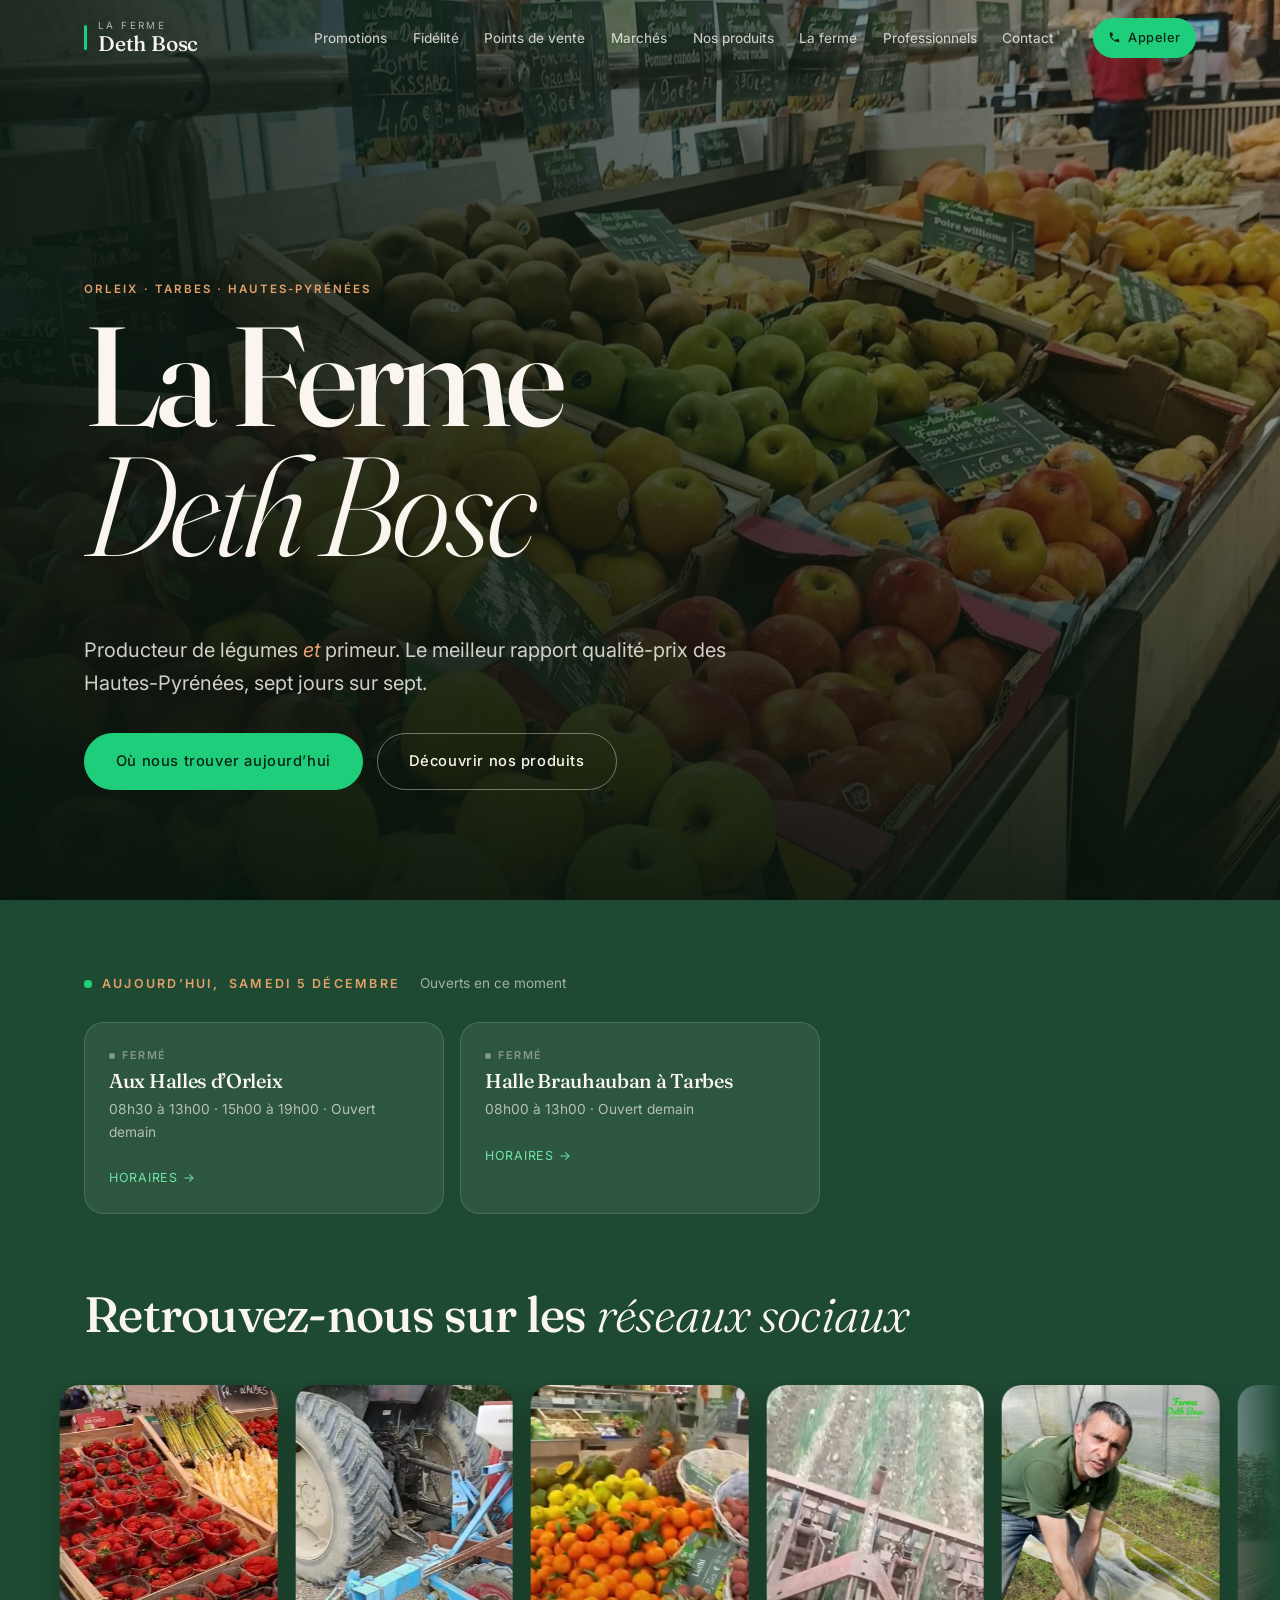
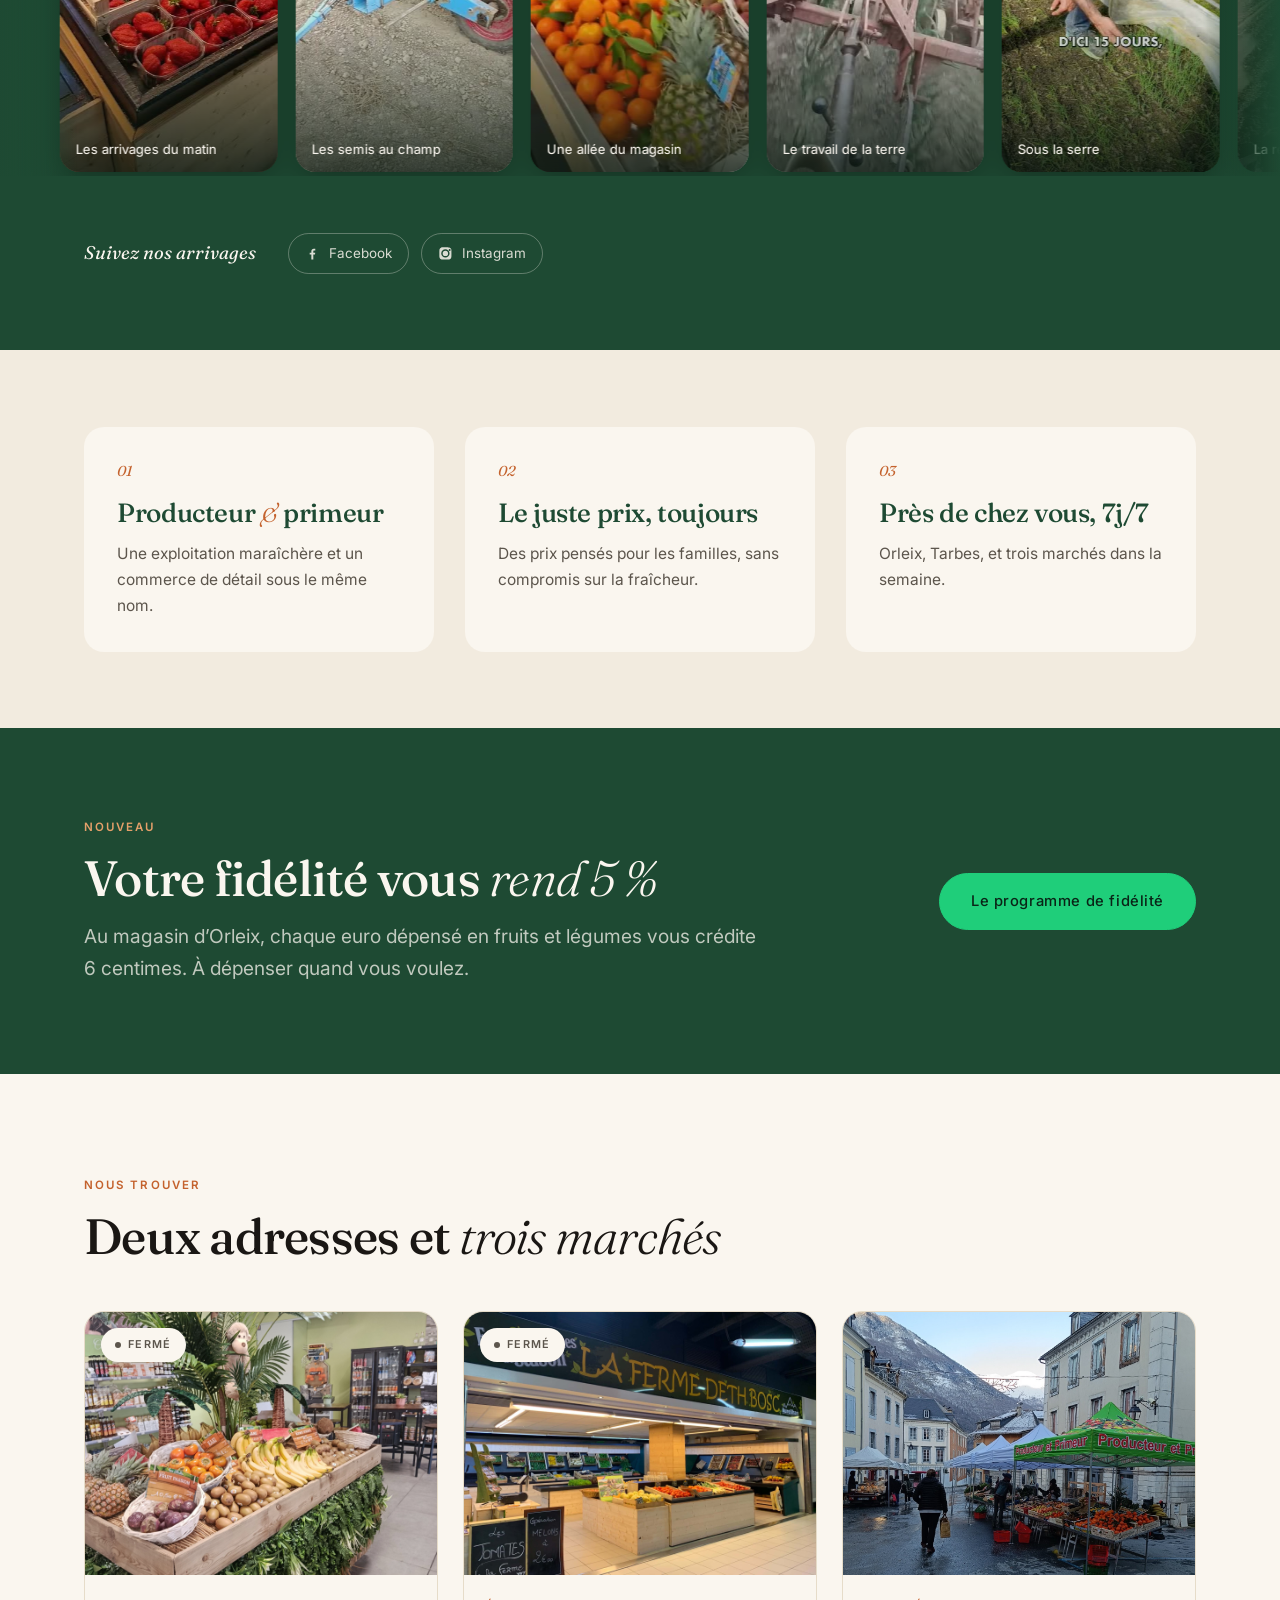
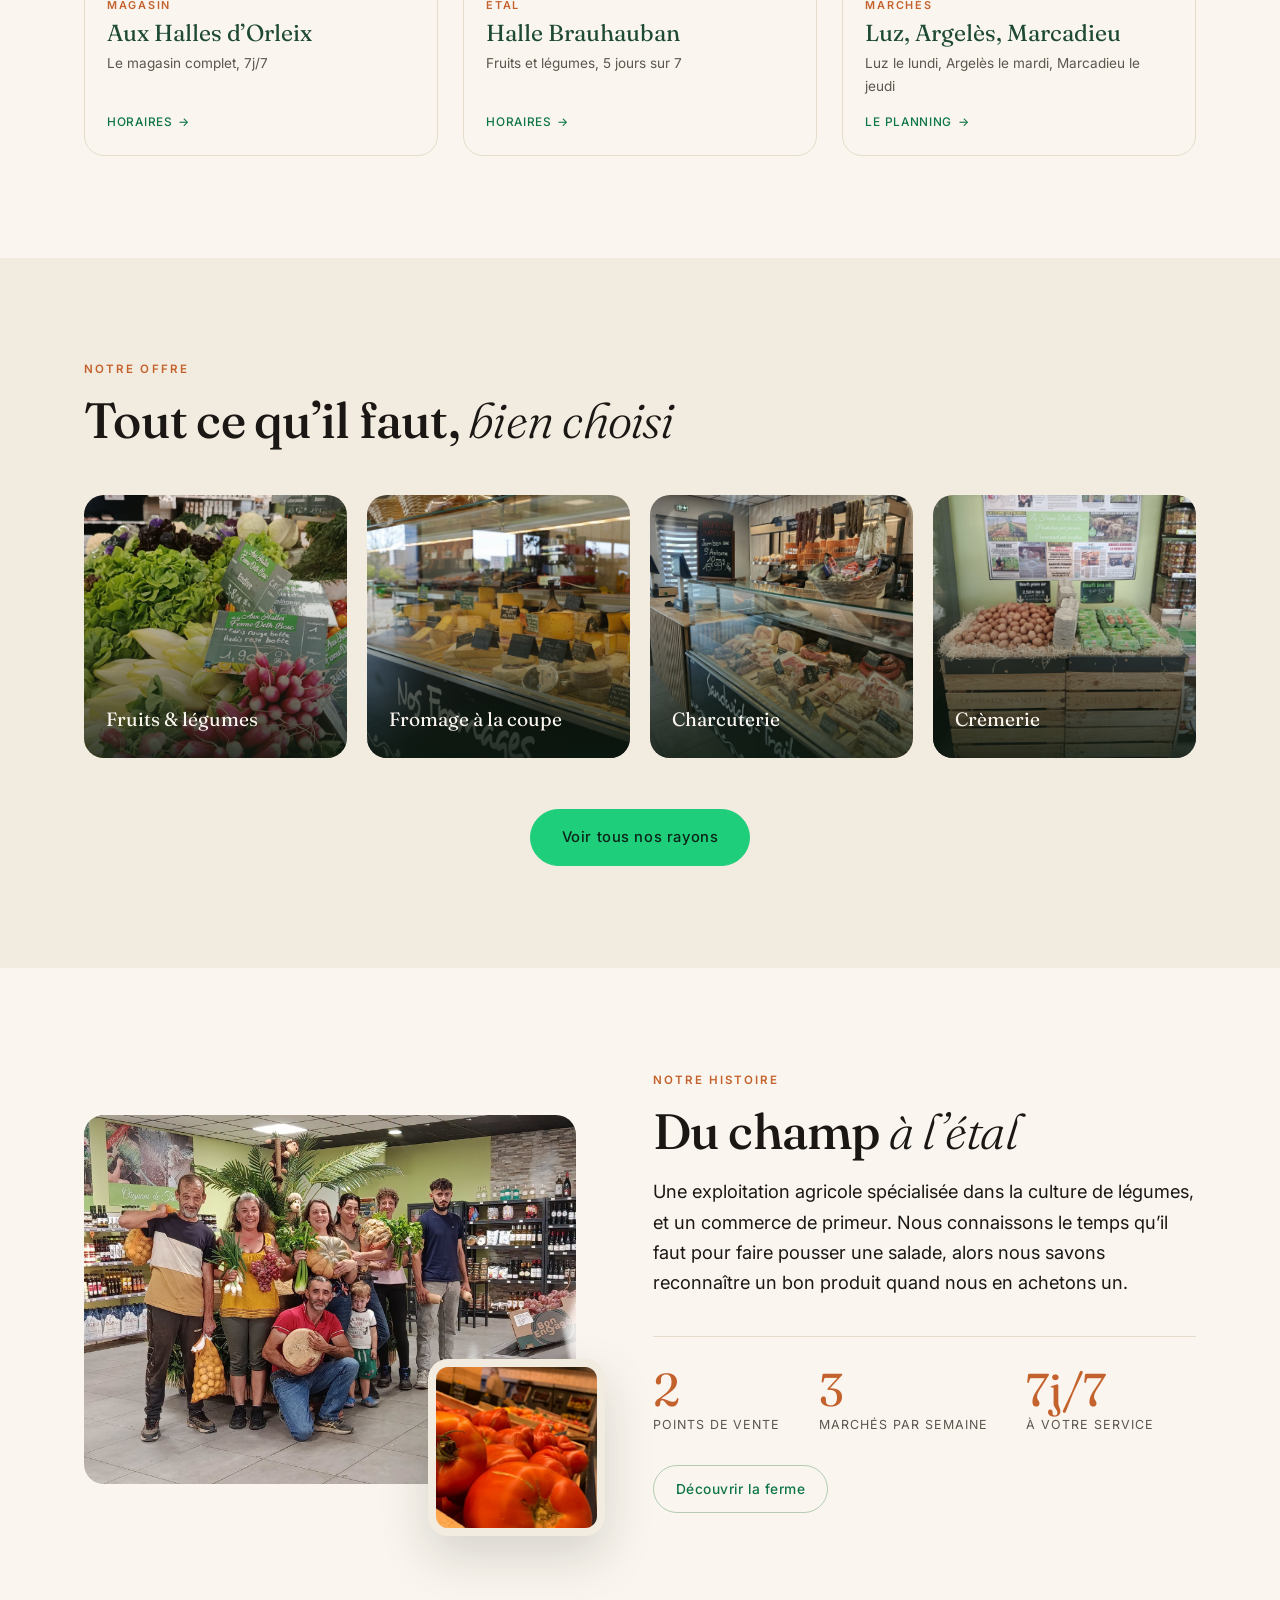
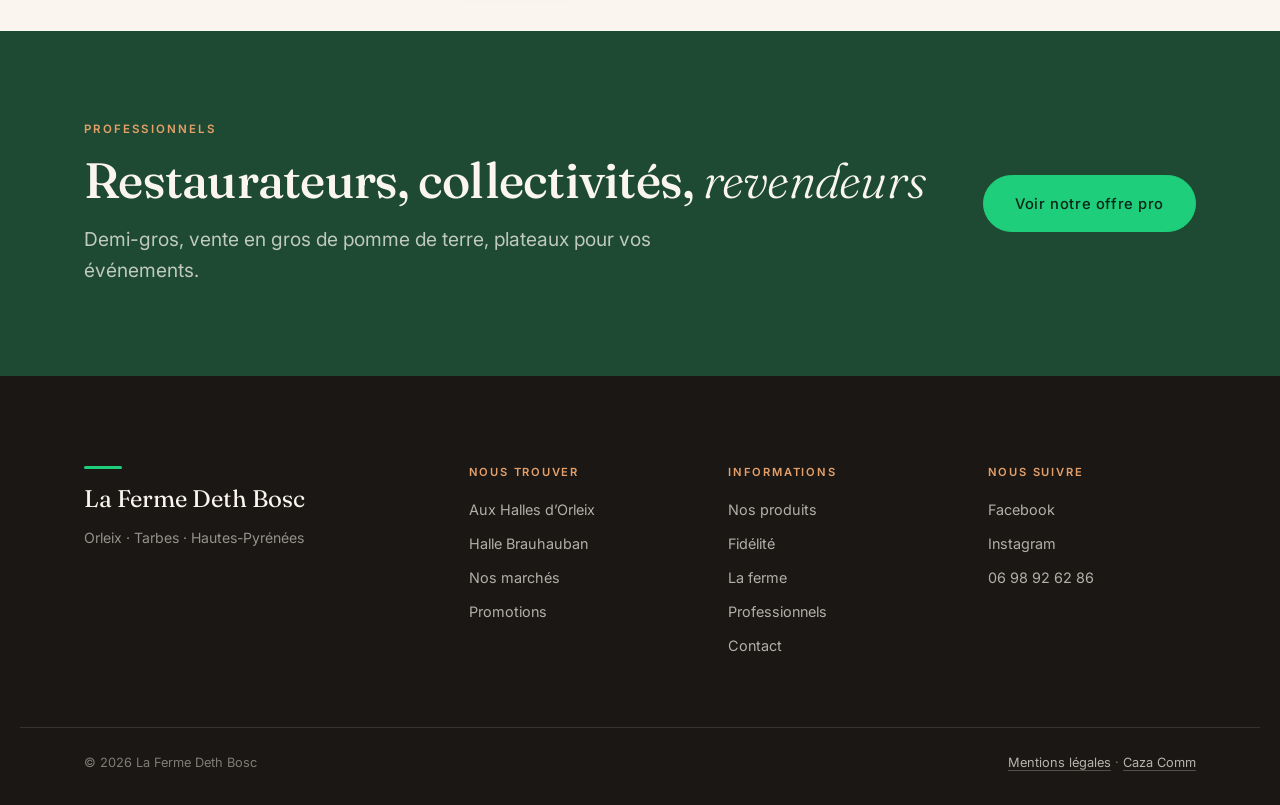
==== commit 5633c414: "V1.15 : le programme de fidélité Le client a lancé un programme de fidélité au magasin d'Orleix et v" ====
--- a/index.html
+++ b/index.html
@@ -45,6 +45,7 @@
 
     <nav class="nav" id="nav" aria-label="Navigation principale">
       <a href="promotions.html">Promotions</a>
+      <a href="fidelite.html">Fidélité</a>
       <a href="points-de-vente.html">Points de vente</a>
       <a href="marches.html">Marchés</a>
       <a href="nos-produits.html">Nos produits</a>
@@ -225,6 +226,19 @@
       <h3>Près de chez vous, 7j/7</h3>
       <p>Orleix, Tarbes, et trois marchés dans la semaine.</p>
     </article>
+  </div>
+</section>
+
+<section class="band">
+  <div class="shell band__inner">
+    <div class="reveal">
+      <p class="eyebrow">Nouveau</p>
+      <h2 class="sec-title">Votre fidélité vous <span class="ital">rend 5&nbsp;%</span></h2>
+      <p class="sec-lead">Au magasin d’Orleix, chaque euro dépensé en fruits et légumes vous crédite 6 centimes. À dépenser quand vous voulez.</p>
+    </div>
+    <div class="band__cta reveal">
+      <a class="btn btn--solid btn--lg" href="fidelite.html">Le programme de fidélité</a>
+    </div>
   </div>
 </section>
 
@@ -590,6 +604,7 @@
     <nav class="footer__col" aria-label="Informations">
       <h3>Informations</h3>
       <a href="nos-produits.html">Nos produits</a>
+      <a href="fidelite.html">Fidélité</a>
       <a href="la-ferme.html">La ferme</a>
       <a href="professionnels.html">Professionnels</a>
       <a href="contact.html">Contact</a>
--- a/assets/css/style.css
+++ b/assets/css/style.css
@@ -735,6 +735,14 @@
 .callcard .btn--ghost:hover{ background:rgba(250,246,239,.12); border-color:var(--cream); color:var(--cream); }
 
 @media (max-width:860px){ .contact__grid{ grid-template-columns:1fr; } }
+/* Même piège que pour le catalogue : une piste de grille a min-width:auto,
+   et l'adresse e-mail insécable débordait de deux pixels sur mobile. */
+.contact__grid > *{ min-width:0; }
+.contact__list a{ overflow-wrap:anywhere; }
+@media (max-width:520px){
+  .contact__list li{ grid-template-columns:1fr; gap:4px; }
+  .contact__lab{ padding-top:0; }
+}
 
 .map{
   height:clamp(300px,38vw,440px); background:var(--sand);
@@ -1034,77 +1042,40 @@
 .liseuse:focus-visible{ outline:2px solid var(--green-flash); outline-offset:4px; }
 .liseuse__piste{ display:flex; gap:0; }
 
-/* Une page du catalogue */
+/* Une page du catalogue : le visuel fourni par le client, présenté
+   dans un cadre aux couleurs du site. */
 .promo{
   flex:0 0 100%; scroll-snap-align:center; scroll-snap-stop:always;
-  display:flex; flex-direction:column;
-  aspect-ratio:2/3;
+  margin:0; border-radius:var(--radius-lg); overflow:hidden;
   background:var(--cream-2); border:1px solid var(--sand);
-  border-radius:var(--radius-lg); overflow:hidden;
-}
-.promo__media{ margin:0; flex:1 1 auto; min-height:0; background:var(--sand); }
-.promo__media img{ width:100%; height:100%; object-fit:cover; display:block; }
-.promo__corps{
-  flex:0 0 auto; text-align:center;
-  padding:clamp(16px,2.6vw,24px) clamp(14px,2.4vw,22px) clamp(18px,2.8vw,26px);
-}
-.promo__nom{
-  font-size:clamp(1.25rem,3.4vw,1.6rem); line-height:1.1; color:var(--green);
-}
-.promo__variete{
-  margin:.4em 0 0; font-size:.72rem; font-weight:600;
-  letter-spacing:.16em; text-transform:uppercase; color:var(--ink-soft);
-}
-.promo__prix{
-  display:inline-flex; flex-direction:column; align-items:center; gap:.1em;
-  margin:1em 0 0; padding:.6em 1.1em;
-  background:var(--green-flash); color:var(--sur-flash);
-  border-radius:var(--radius-btn);
-}
-.promo__montant{
-  font-family:var(--serif); font-weight:600; letter-spacing:-.02em;
-  font-size:clamp(1.9rem,5.2vw,2.5rem); line-height:1;
-}
-.promo__unite{
-  font-size:.7rem; font-weight:600; letter-spacing:.13em; text-transform:uppercase;
-}
-.promo__detail{ white-space:nowrap; }
-
-/* La couverture */
-.promo--couverture{
-  background:var(--green); border-color:var(--green); color:var(--cream);
-  align-items:center; justify-content:center; text-align:center;
-  padding:clamp(24px,5vw,40px); gap:0;
-  position:relative; overflow:hidden;
-}
-.promo--couverture::before{
-  content:""; position:absolute; inset:14px; border:1px solid rgba(111,227,164,.35);
-  border-radius:12px; pointer-events:none;
-}
-.promo--couverture::after{
-  content:""; position:absolute; left:50%; top:-30%; width:130%; aspect-ratio:1;
-  translate:-50% 0; border-radius:50%;
-  background:radial-gradient(circle, rgba(31,206,122,.18), transparent 62%);
-  pointer-events:none;
-}
-.promo__enseigne{
-  margin:0; font-size:.76rem; font-weight:600;
-  letter-spacing:.2em; text-transform:uppercase; color:rgba(250,246,239,.72);
-}
-.promo__marque{
-  margin:.25em 0 0; font-family:var(--serif); font-weight:500;
-  font-size:clamp(1.7rem,5.4vw,2.3rem); line-height:1.05; letter-spacing:-.02em;
-}
-.promo__accroche{
-  margin:1.2em 0 0; font-family:var(--serif); font-style:italic; font-weight:300;
-  font-size:clamp(1.5rem,4.6vw,2rem); line-height:1.12; color:var(--green-clair);
-}
-.promo__dates{
-  margin:1.4em 0 0; padding:.55em 1.2em;
-  background:var(--green-flash); color:var(--sur-flash);
-  border-radius:var(--radius-btn);
-  font-size:.8rem; font-weight:600; letter-spacing:.08em; text-transform:uppercase;
-}
+}
+.promo--visuel img{
+  display:block; width:100%; height:auto; aspect-ratio:2/3; object-fit:cover;
+}
+
+/* La même liste d'offres, en texte : lisible sans ouvrir les visuels,
+   et c'est ce que les moteurs de recherche indexent. */
+.offres{ margin:2em 0 0; border-top:1px solid var(--sand); }
+/* Deux colonnes figées : le nom peut passer à la ligne autant qu'il veut,
+   la colonne des prix reste alignée. En flex, une offre au libellé plus
+   long renvoyait son prix à la ligne et cassait la colonne. */
+.offre{
+  display:grid; grid-template-columns:1fr auto; column-gap:16px;
+  align-items:baseline;
+  padding:.8em 0; border-bottom:1px solid var(--sand);
+}
+.offre__nom{ font-family:var(--serif); font-size:1.05rem; color:var(--green); }
+.offre__sous{
+  display:block; font-family:var(--sans); font-size:.72rem; font-weight:500;
+  letter-spacing:.05em; text-transform:uppercase; color:var(--ink-soft);
+  margin-top:.3em;
+}
+.offre__prix{ text-align:right; white-space:nowrap; }
+.offre__prix strong{
+  font-family:var(--serif); font-size:1.2rem; font-weight:600; color:var(--green-vif);
+}
+.offre__unite{ display:block; font-size:.76rem; color:var(--ink-soft); margin-top:.15em; }
+.offre__detail{ display:block; font-size:.72rem; color:var(--ink-soft); margin-top:.1em; }
 
 /* Navigation du catalogue */
 .liseuse__nav{
@@ -1130,10 +1101,43 @@
   font-size:.78rem; font-style:italic; color:var(--ink-soft);
 }
 
+/* Pastilles de page */
+.liseuse__puces{
+  display:flex; justify-content:center; flex-wrap:wrap; gap:9px; margin-top:16px;
+}
+.liseuse__puce{
+  width:9px; height:9px; padding:0; border:0; border-radius:50%;
+  background:var(--sand); cursor:pointer;
+  transition:background .3s, transform .3s var(--ease);
+}
+.liseuse__puce:hover{ background:var(--green-soft); }
+.liseuse__puce[aria-current="true"]{ background:var(--green-flash); transform:scale(1.35); }
+
 @media (max-width:860px){
   .catalogue{ grid-template-columns:1fr; }
-  .catalogue__lecteur{ max-width:420px; margin-inline:auto; }
+  /* Les visuels passent devant le texte : c'est eux qui donnent envie
+     de rester sur la page, les laisser sous la liste les rendait
+     invisibles sur un téléphone. */
+  .catalogue__lecteur{ order:-1; max-width:310px; margin-inline:auto; }
+  .catalogue__infos{ margin-top:2.2em; }
+
+  .offre{ padding:.7em 0; column-gap:12px; }
+  .offre__nom{ font-size:.96rem; }
+  .offre__sous{ font-size:.66rem; letter-spacing:.04em; }
+  .offre__prix strong{ font-size:1.05rem; }
+  .offre__unite{ font-size:.7rem; }
+  .offre__detail{ font-size:.66rem; }
+
+  /* Deux boutons de même largeur, côte à côte, plutôt que deux pavés
+     collés à gauche. */
+  .catalogue__cta{ display:grid; grid-template-columns:1fr 1fr; gap:10px; }
+  .catalogue__cta .btn{ padding:.85em .6em; font-size:.8rem; text-align:center; }
 }
 @media (prefers-reduced-motion:reduce){
   .liseuse{ scroll-behavior:auto; }
 }
+
+/* ---------- Fidélité ---------- */
+.pillars__grid--4 > :last-child:nth-child(odd){ grid-column:auto; }
+@media (min-width:1001px){ .pillars__grid--4{ grid-template-columns:repeat(4,1fr); } }
+@media (max-width:860px){ .fid__grid .callcard{ order:-1; margin-bottom:2.4em; } }
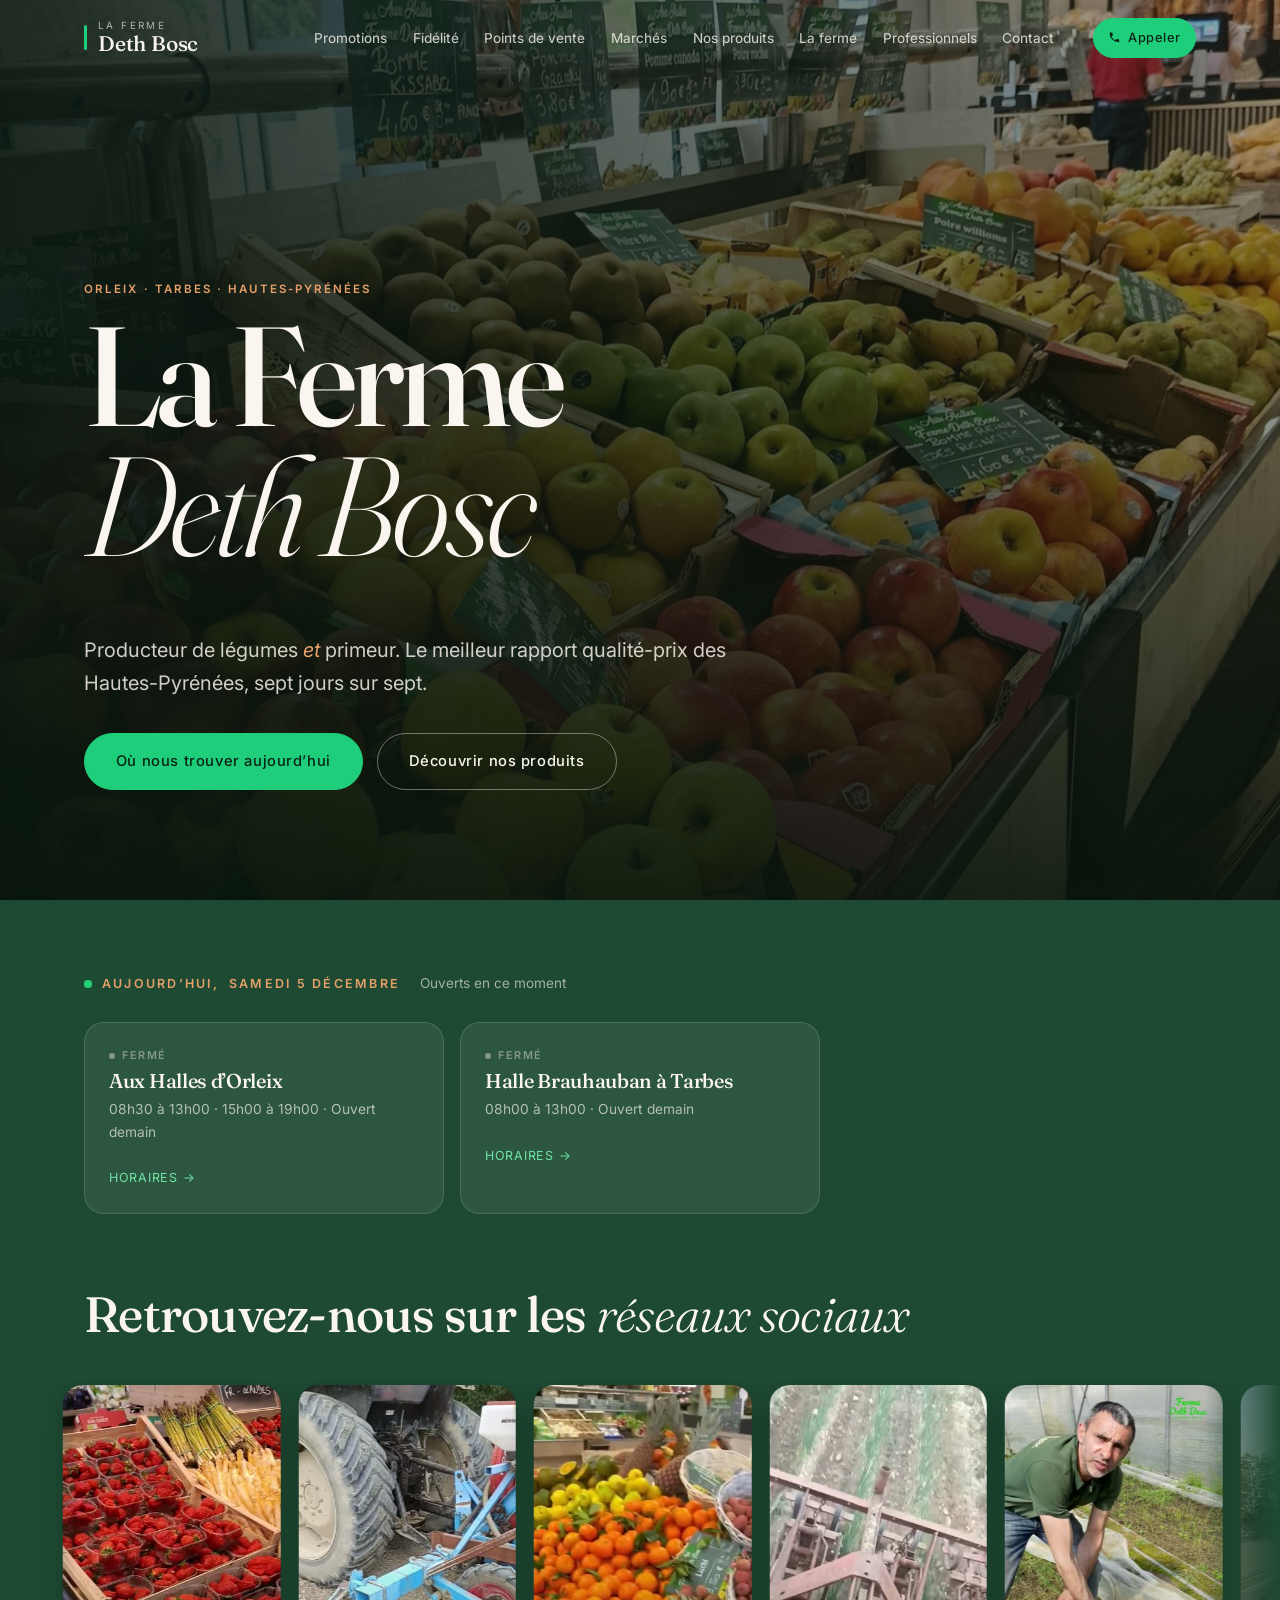
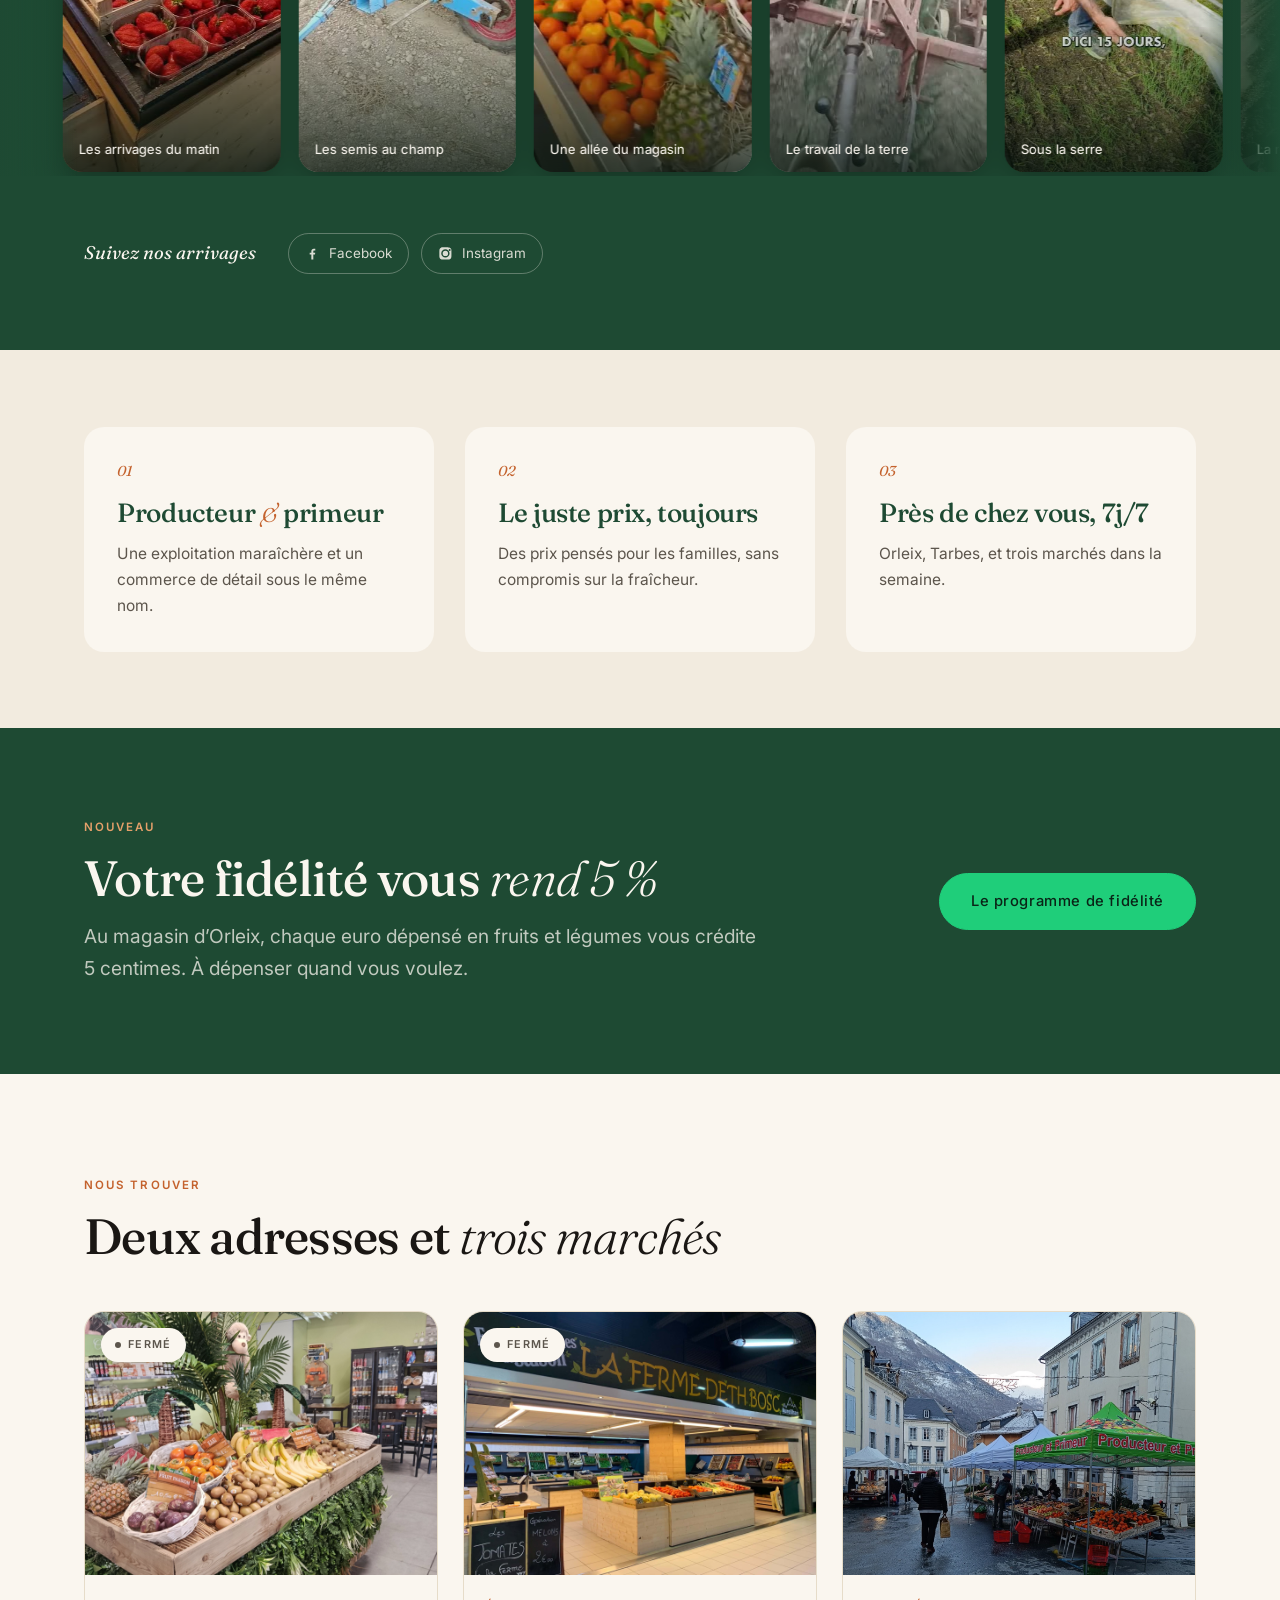
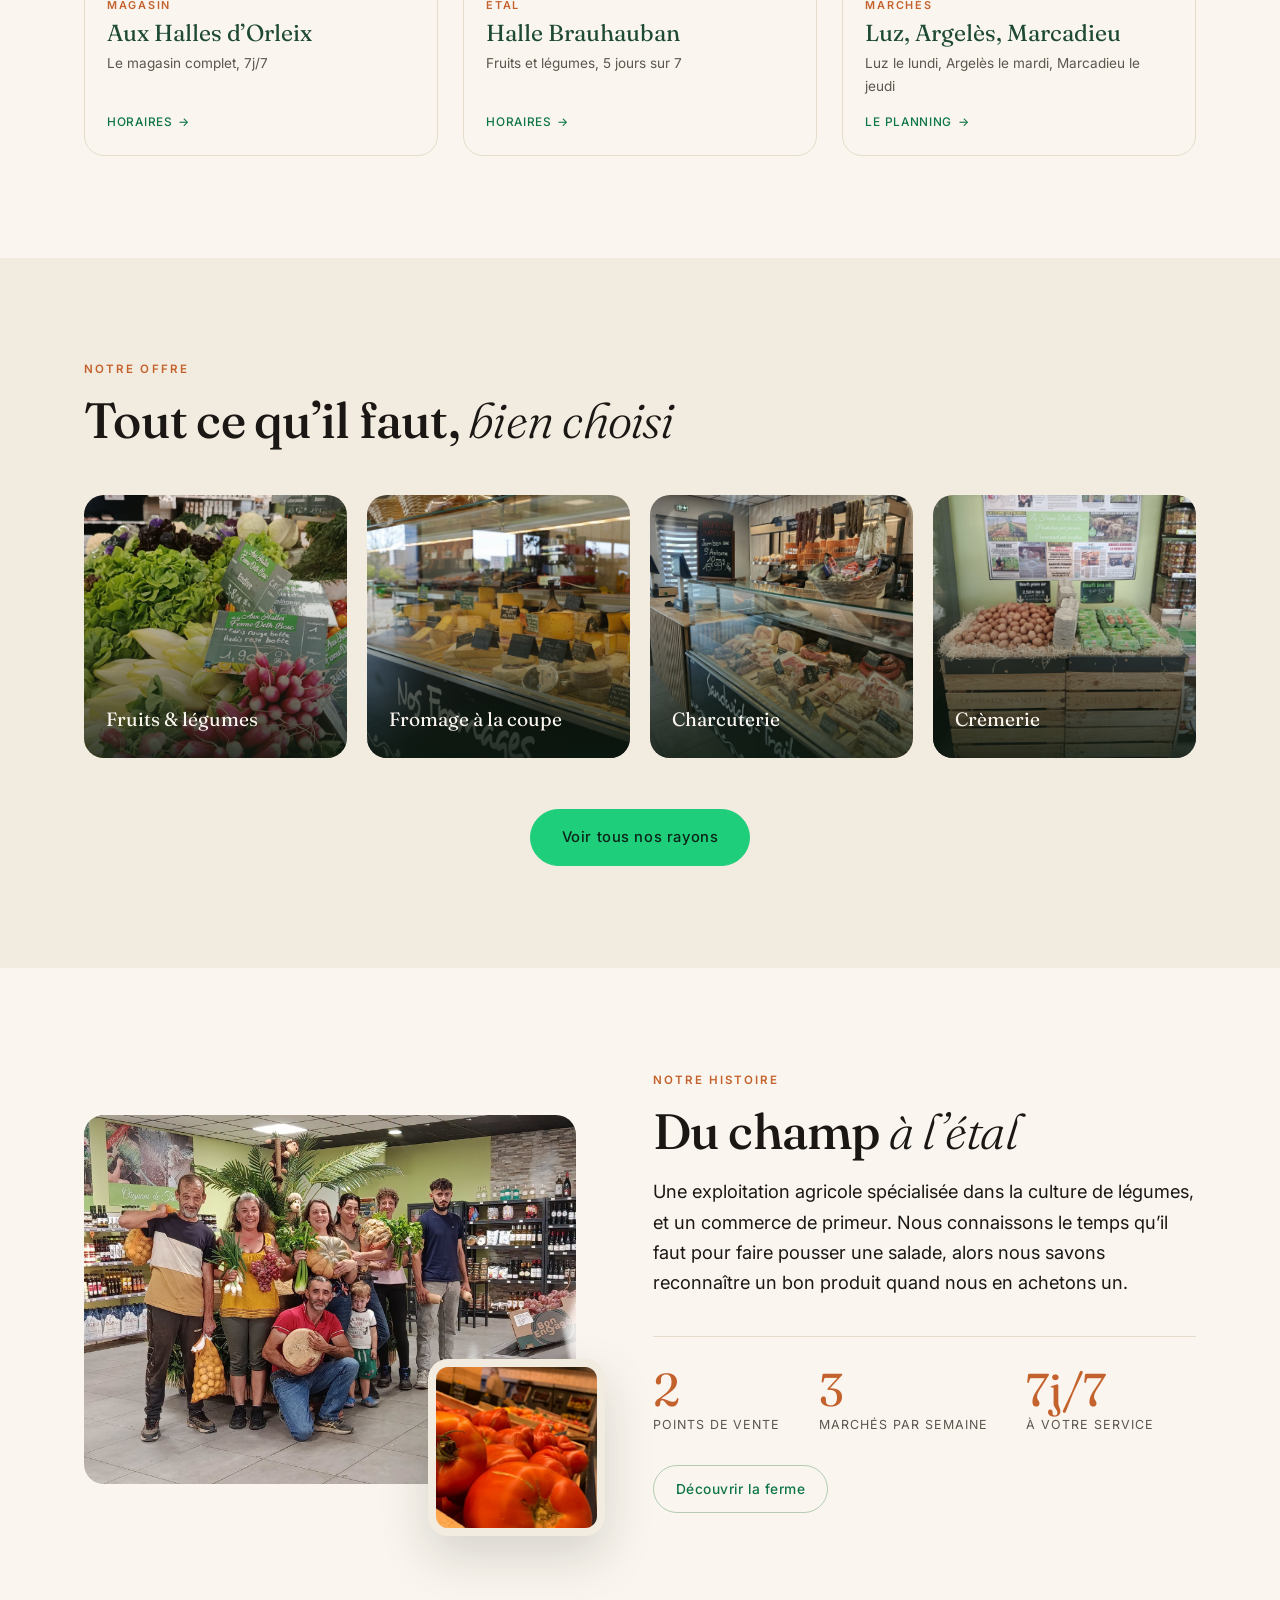
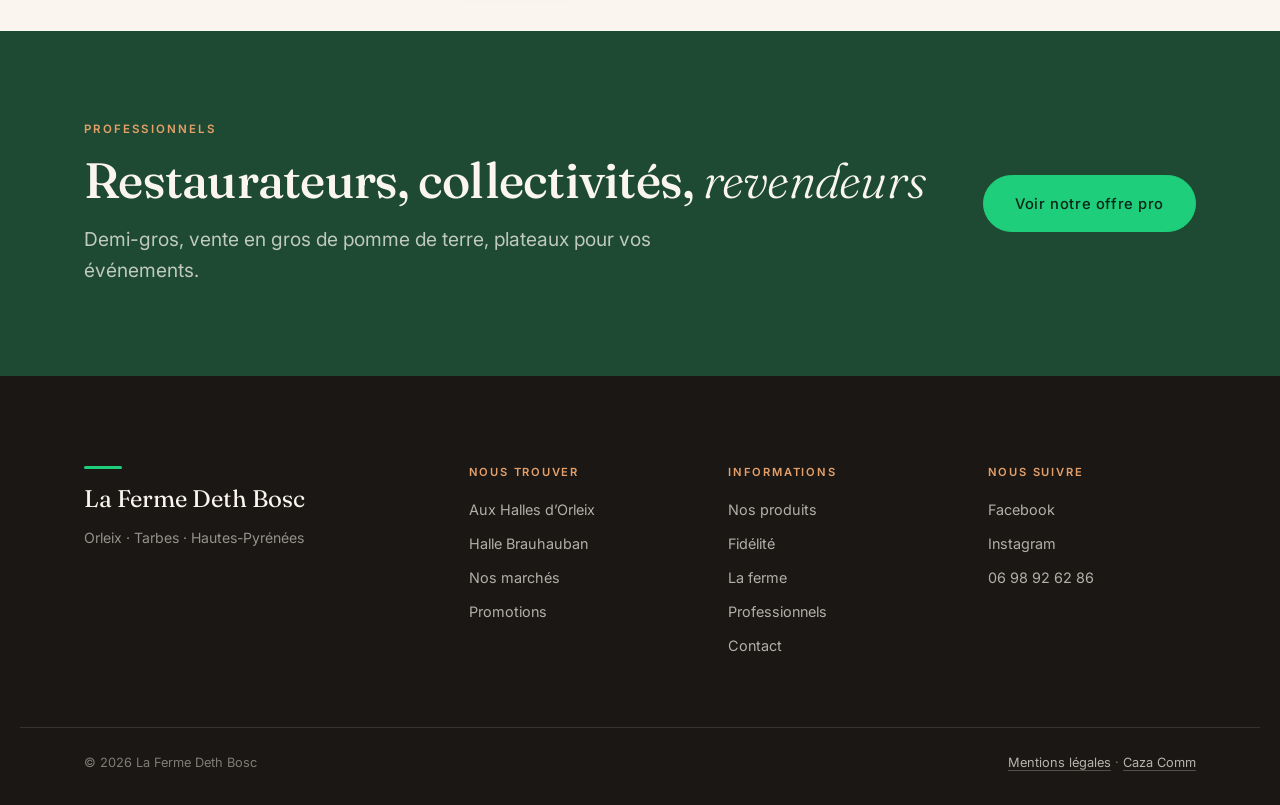
==== commit 953d5bfc: "Correction du programme de fidélité : 5 centimes, pas 6 Le message du client annonçait « 6 centimes " ====
--- a/index.html
+++ b/index.html
@@ -234,7 +234,7 @@
     <div class="reveal">
       <p class="eyebrow">Nouveau</p>
       <h2 class="sec-title">Votre fidélité vous <span class="ital">rend 5&nbsp;%</span></h2>
-      <p class="sec-lead">Au magasin d’Orleix, chaque euro dépensé en fruits et légumes vous crédite 6 centimes. À dépenser quand vous voulez.</p>
+      <p class="sec-lead">Au magasin d’Orleix, chaque euro dépensé en fruits et légumes vous crédite 5 centimes. À dépenser quand vous voulez.</p>
     </div>
     <div class="band__cta reveal">
       <a class="btn btn--solid btn--lg" href="fidelite.html">Le programme de fidélité</a>
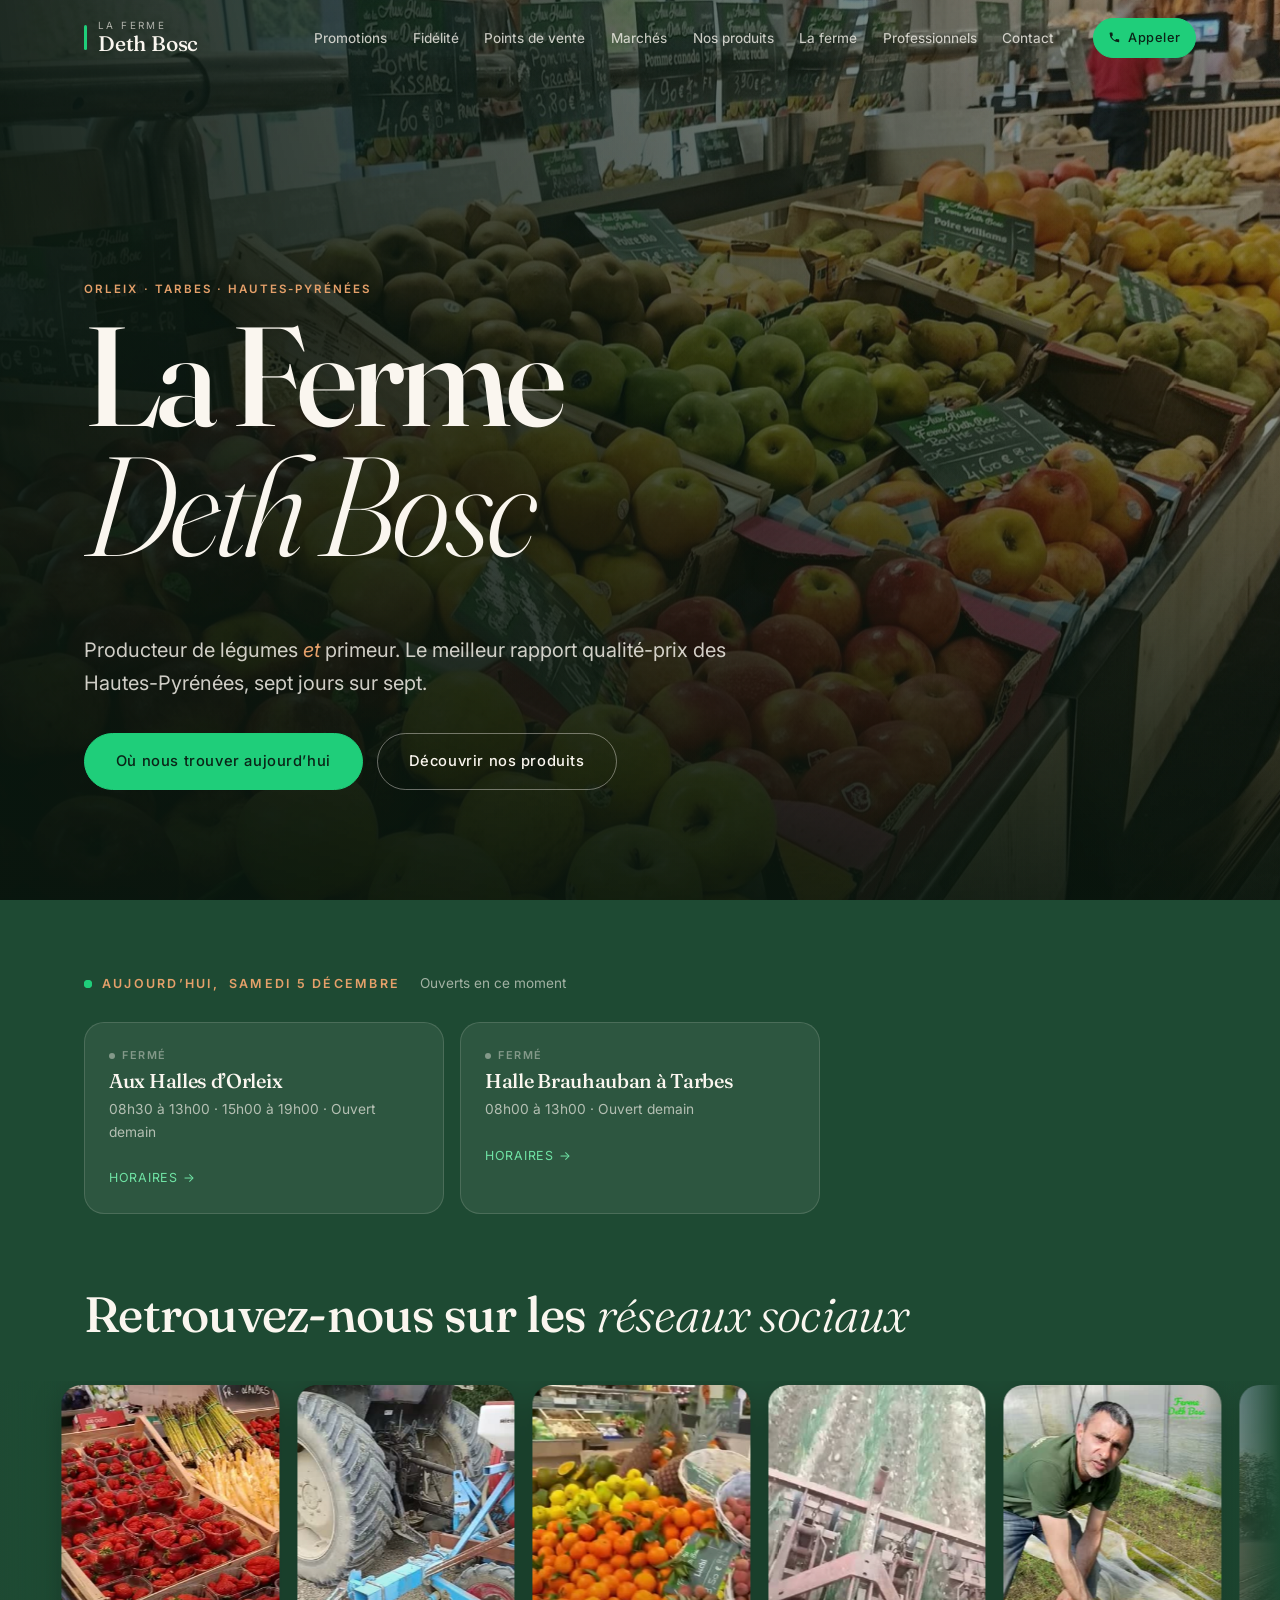
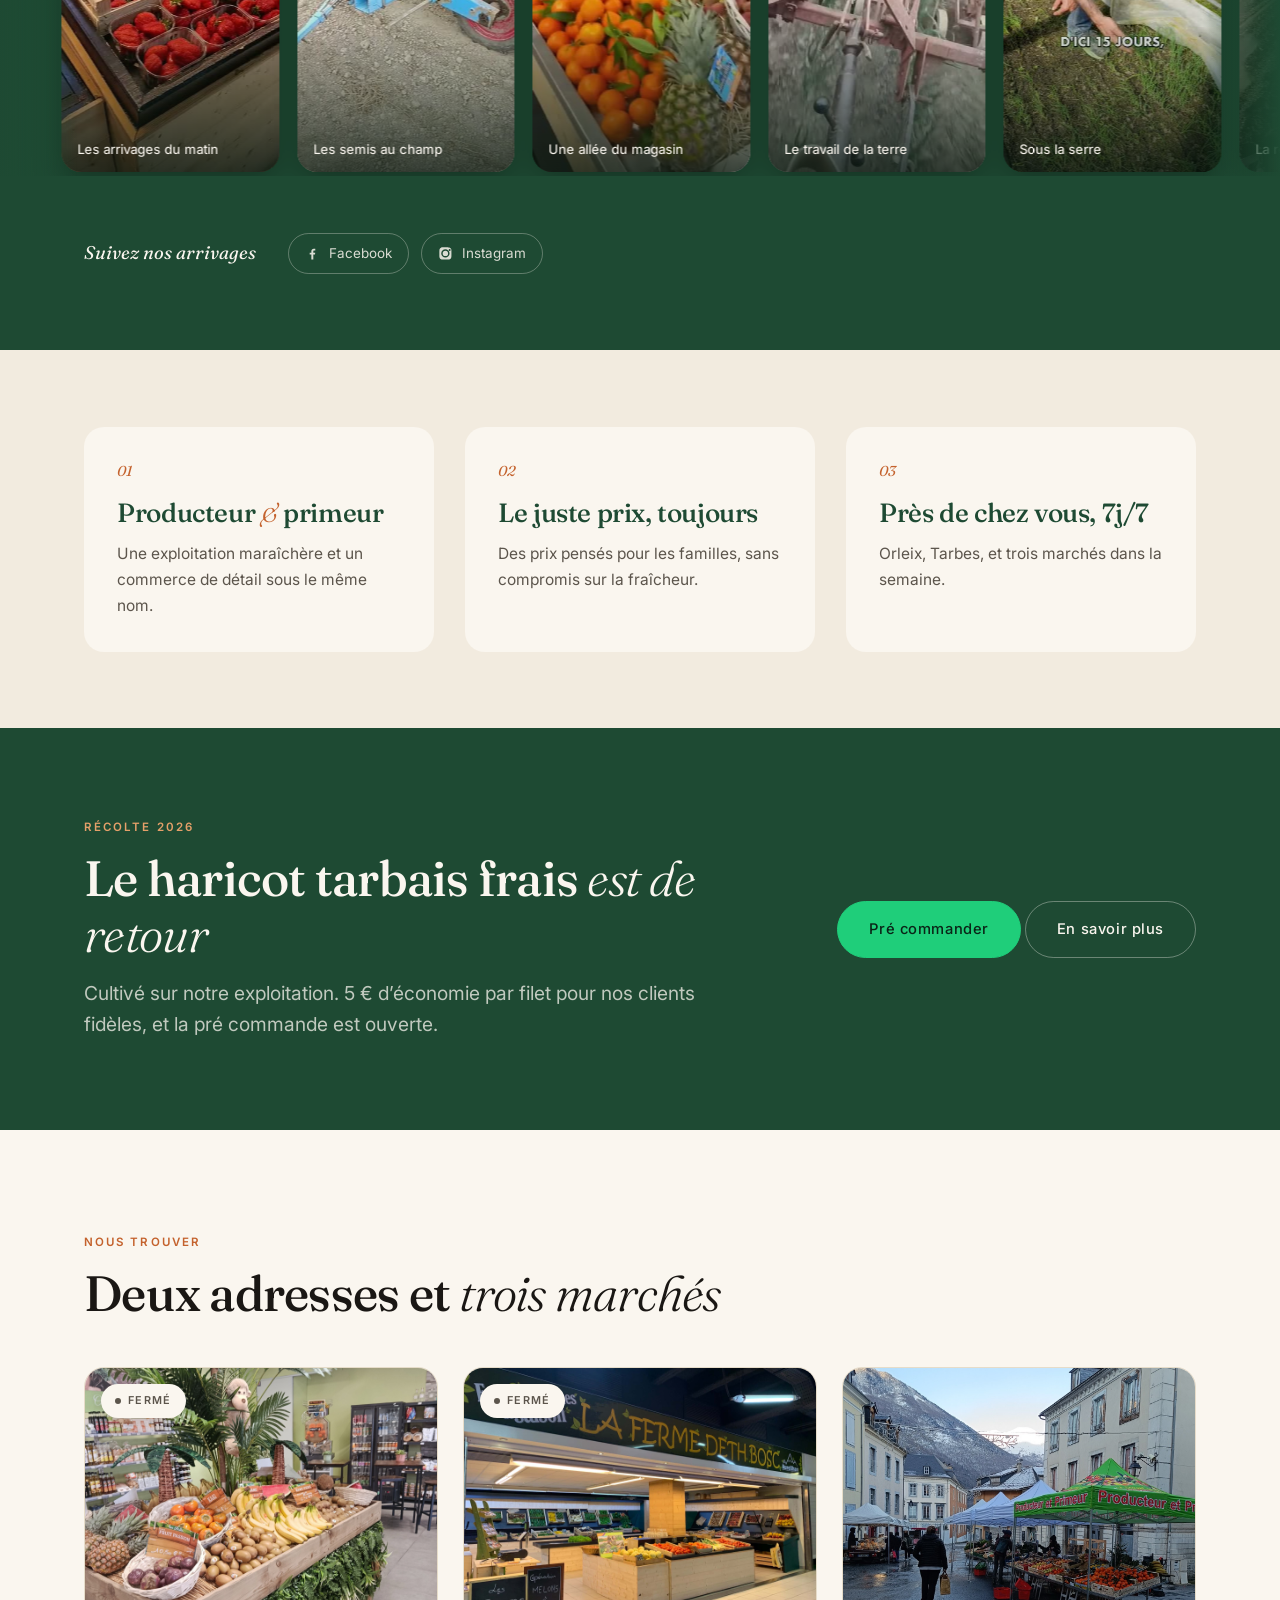
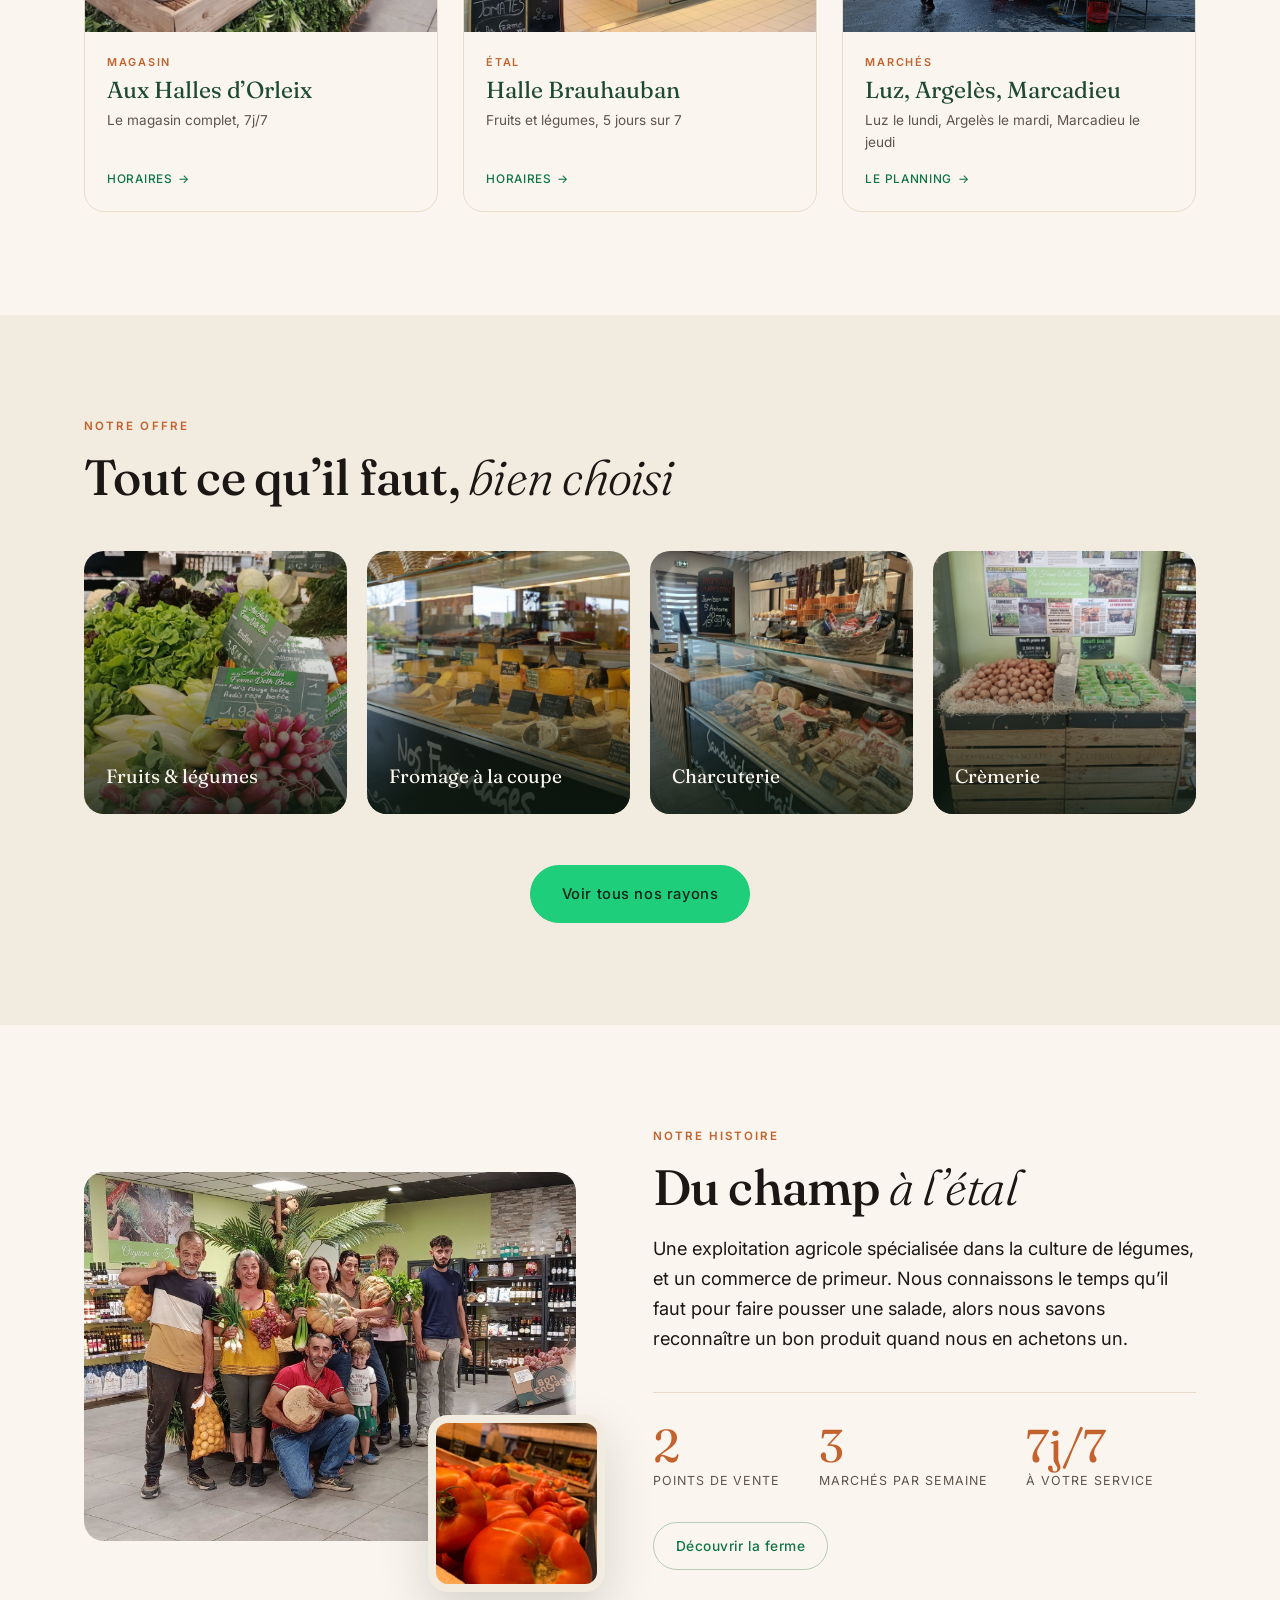
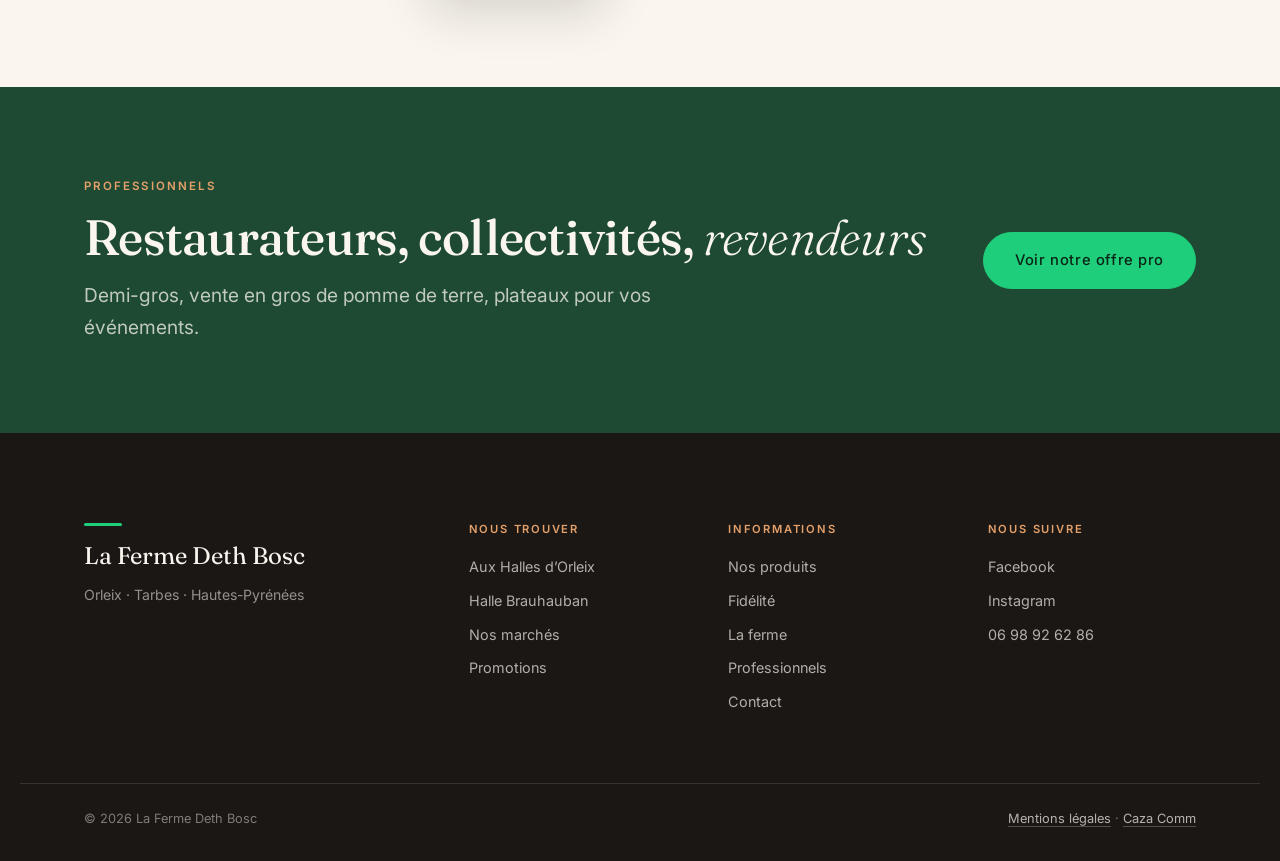
==== commit d075d050: "V1.16 : le haricot tarbais frais, sans page supplémentaire Jérémy pose la règle : le site est à dix " ====
--- a/index.html
+++ b/index.html
@@ -232,12 +232,13 @@
 <section class="band">
   <div class="shell band__inner">
     <div class="reveal">
-      <p class="eyebrow">Nouveau</p>
-      <h2 class="sec-title">Votre fidélité vous <span class="ital">rend 5&nbsp;%</span></h2>
-      <p class="sec-lead">Au magasin d’Orleix, chaque euro dépensé en fruits et légumes vous crédite 5 centimes. À dépenser quand vous voulez.</p>
+      <p class="eyebrow">Récolte 2026</p>
+      <h2 class="sec-title">Le haricot tarbais frais <span class="ital">est de retour</span></h2>
+      <p class="sec-lead">Cultivé sur notre exploitation. 5&nbsp;€ d’économie par filet pour nos clients fidèles, et la pré commande est ouverte.</p>
     </div>
     <div class="band__cta reveal">
-      <a class="btn btn--solid btn--lg" href="fidelite.html">Le programme de fidélité</a>
+      <a class="btn btn--solid btn--lg" href="https://docs.google.com/forms/d/e/1FAIpQLSfM1BtjwqYBG5iEM-ICqx-jJMo7pXczHaVEI_CL9wbW2cT_Kw/viewform" target="_blank" rel="noopener">Pré commander</a>
+      <a class="btn btn--ghost btn--lg" href="promotions.html">En savoir plus</a>
     </div>
   </div>
 </section>
--- a/assets/css/style.css
+++ b/assets/css/style.css
@@ -732,6 +732,8 @@
 .callcard__txt{ font-size:.95rem; color:rgba(250,246,239,.74); max-width:42ch; }
 .callcard__actions{ display:flex; flex-wrap:wrap; gap:12px; margin-top:1.8em; }
 .callcard .btn--ghost{ color:var(--cream); border-color:rgba(250,246,239,.35); }
+.band .btn--ghost{ color:var(--cream); border-color:rgba(250,246,239,.35); }
+.band .btn--ghost:hover{ border-color:var(--green-flash); color:var(--green-flash); }
 .callcard .btn--ghost:hover{ background:rgba(250,246,239,.12); border-color:var(--cream); color:var(--cream); }
 
 @media (max-width:860px){ .contact__grid{ grid-template-columns:1fr; } }
@@ -1141,3 +1143,33 @@
 .pillars__grid--4 > :last-child:nth-child(odd){ grid-column:auto; }
 @media (min-width:1001px){ .pillars__grid--4{ grid-template-columns:repeat(4,1fr); } }
 @media (max-width:860px){ .fid__grid .callcard{ order:-1; margin-bottom:2.4em; } }
+
+/* ---------- Mise en avant saisonnière (haricot tarbais) ---------- */
+.section--haricot{ padding-bottom:0; }
+.haricot{
+  display:grid; grid-template-columns:1fr auto; align-items:center;
+  gap:clamp(20px,3vw,48px);
+  background:var(--green); color:var(--cream);
+  border-radius:var(--radius-lg); padding:clamp(24px,3.2vw,44px);
+  position:relative; overflow:hidden;
+}
+.haricot > *{ min-width:0; position:relative; }
+.haricot::before{
+  content:""; position:absolute; inset:auto -10% -60% auto; width:60%; aspect-ratio:1;
+  background:radial-gradient(circle, rgba(31,206,122,.26), transparent 68%);
+}
+.haricot__kicker{ font-size:.68rem; font-weight:600; letter-spacing:.16em; text-transform:uppercase; color:#E5A06A; margin-bottom:.9em; }
+.haricot__title{ font-size:clamp(1.5rem,2.9vw,2.2rem); line-height:1.12; margin-bottom:.4em; }
+.haricot__lead{ color:rgba(250,246,239,.76); font-size:.97rem; max-width:52ch; margin-bottom:.9em; }
+.haricot__fid{ font-size:.92rem; color:rgba(250,246,239,.9); margin:0; }
+.haricot__fid strong{ color:var(--green-flash); font-weight:600; }
+.haricot__fid a{ color:var(--cream); text-decoration:underline; text-underline-offset:3px; }
+.haricot__cta{ display:flex; flex-direction:column; align-items:flex-start; gap:10px; }
+.haricot__note{ font-size:.76rem; color:rgba(250,246,239,.55); margin:0; max-width:24ch; }
+
+@media (max-width:860px){
+  .haricot{ grid-template-columns:1fr; }
+  .haricot__cta{ align-items:stretch; }
+  .haricot__cta .btn{ justify-content:center; text-align:center; }
+  .haricot__note{ max-width:none; }
+}
